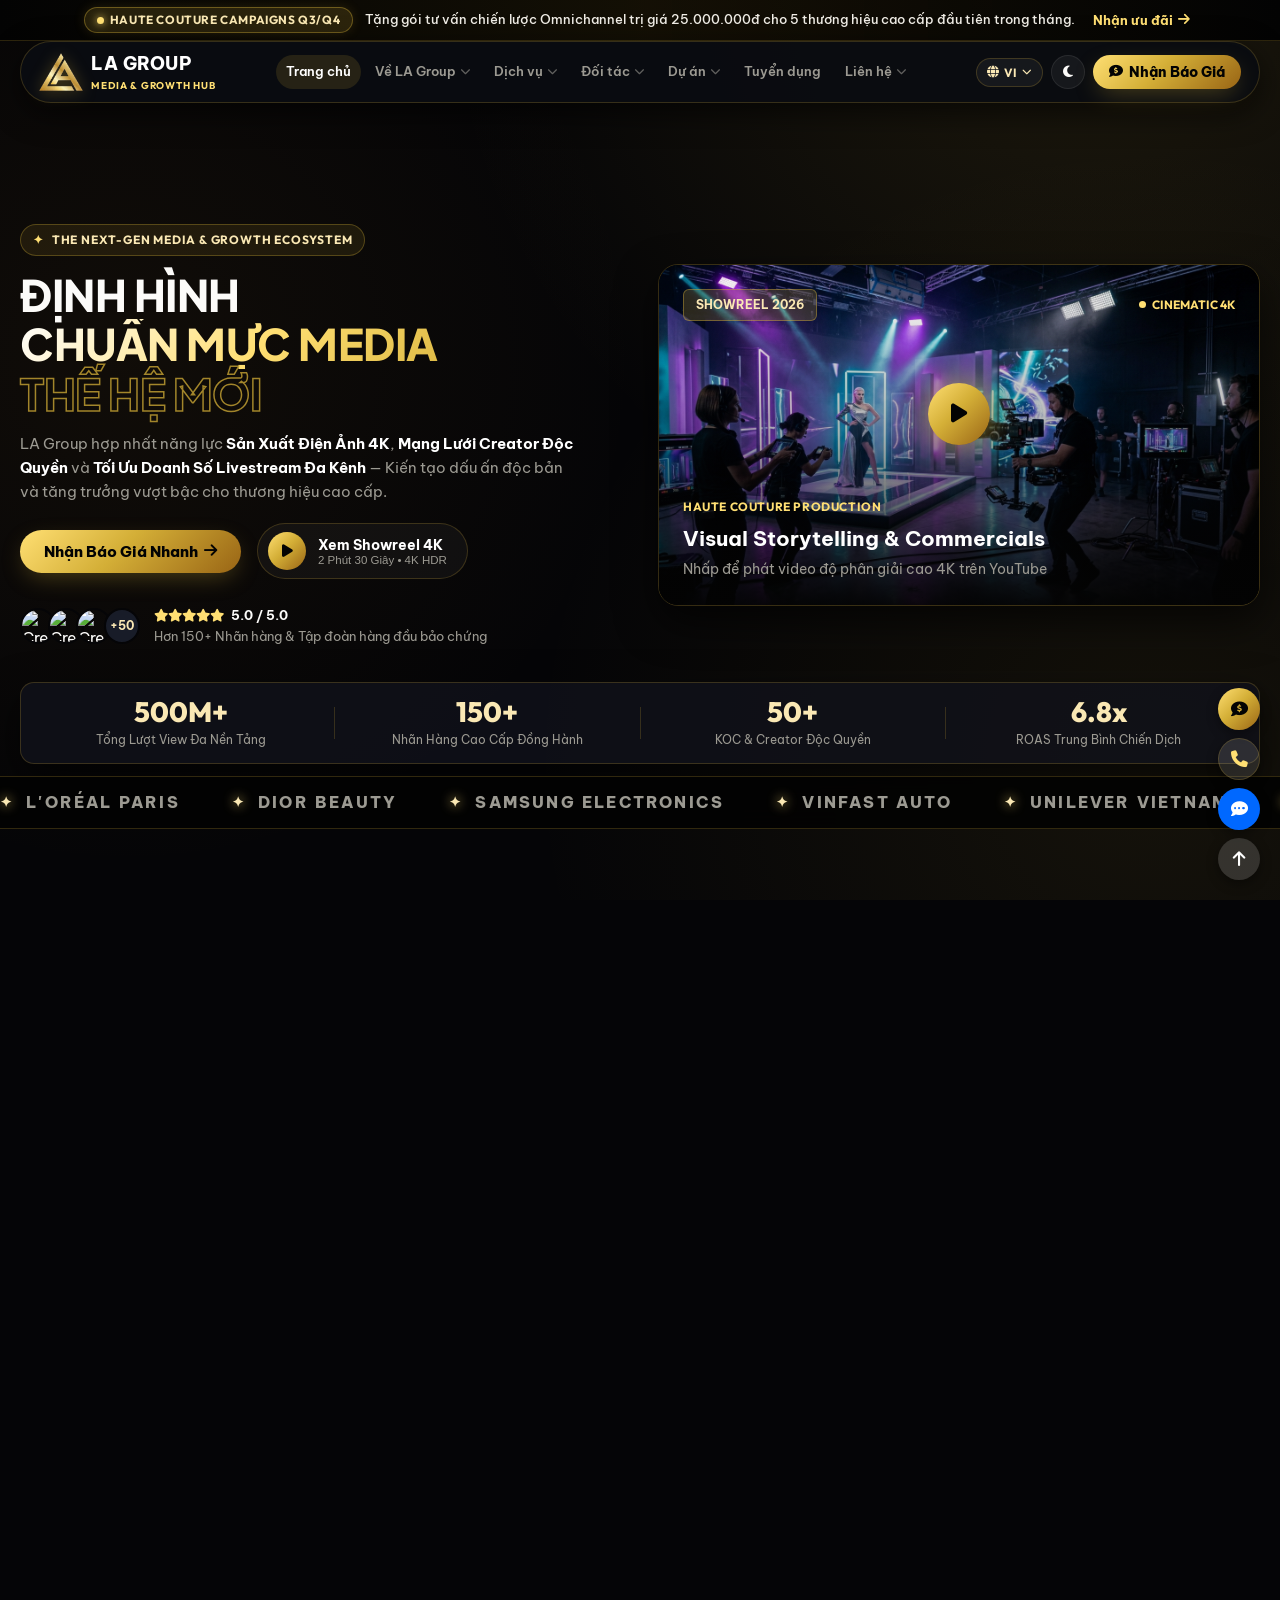
==== landing.html @ ededeace "refactor(footer): split main navigation into 2 balanced columns and remove frontend sitemap.xml link" ====
<!DOCTYPE html>
<html lang="vi" class="dark">
<head>
  <meta charset="UTF-8">
  <meta name="viewport" content="width=device-width, initial-scale=1.0, maximum-scale=5.0">
  <title>LA GROUP — Haute Couture Media & Omnichannel Growth Hub</title>
  <meta name="description" content="LA GROUP — Đơn vị tiên phong cung cấp giải pháp Media Production 4K, Mạng lưới KOC/Talent Độc Quyền, Digital Marketing & Học viện Đào tạo Livestream Thực chiến.">

  <!-- Favicon -->
  <link rel="icon" type="image/png" href="assets/la_logo.png">

  <!-- Google Fonts with Full Vietnamese Support -->
  <link rel="preconnect" href="https://fonts.googleapis.com">
  <link rel="preconnect" href="https://fonts.gstatic.com" crossorigin>
  <link href="https://fonts.googleapis.com/css2?family=Be+Vietnam+Pro:ital,wght@0,300;0,400;0,500;0,600;0,700;0,800;0,900;1,400;1,700&family=Plus+Jakarta+Sans:ital,wght@0,400;0,500;0,600;0,700;0,800;0,900;1,600;1,700&family=Outfit:wght@400;500;600;700;800;900&display=swap" rel="stylesheet">

  <!-- Font Awesome 6 Pro CDN -->
  <link rel="stylesheet" href="https://cdnjs.cloudflare.com/ajax/libs/font-awesome/6.5.1/css/all.min.css">

  <!-- Canvas Confetti -->
  <script src="https://cdn.jsdelivr.net/npm/canvas-confetti@1.9.2/dist/confetti.browser.min.js" defer></script>

  <!-- Luxury Obsidian & Liquid Gold Styling -->
  <link rel="stylesheet" href="landing.css">

  <!-- Immediate F5 Top Reset Script -->
  <script>
    if ('scrollRestoration' in history) {
      history.scrollRestoration = 'manual';
    }
    if (window.location.hash) {
      history.replaceState(null, '', window.location.pathname + window.location.search);
    }
    window.scrollTo(0, 0);
  </script>
</head>
<body class="luxury-obsidian-gold">

  <!-- Top Announcement Bar (Rotating Multi-Message Ticker with Smooth Cinematic Transitions) -->
  <div class="announcement-bar" id="announcementBar">
    <div class="container announcement-slider-wrapper">
      <div class="announcement-slider" id="announcementSlider">
        
        <!-- Slide 1 -->
        <div class="announcement-slide active">
          <span class="gold-badge-pill"><span class="pulse-sparkle"></span> <span data-i18n="ann_badge_1">HAUTE COUTURE CAMPAIGNS Q3/Q4</span></span>
          <span class="announcement-text" data-i18n="ann_text_1">Tặng gói tư vấn chiến lược Omnichannel trị giá 25.000.000đ cho 5 thương hiệu cao cấp đầu tiên trong tháng.</span>
          <button onclick="openQuoteChatbox()" class="announcement-link"><span data-i18n="ann_cta_1">Nhận ưu đãi</span> <i class="fa-solid fa-arrow-right"></i></button>
        </div>

        <!-- Slide 2 -->
        <div class="announcement-slide">
          <span class="gold-badge-pill"><span class="pulse-sparkle"></span> <span data-i18n="ann_badge_2">MEGA LIVE STUDIO 4K</span></span>
          <span class="announcement-text" data-i18n="ann_text_2">Khai trương Phim trường Mega Livestream 4K chuẩn Quốc tế — Tối ưu tỷ lệ chuyển đổi doanh số vượt bậc.</span>
          <button onclick="openQuoteChatbox()" class="announcement-link"><span data-i18n="ann_cta_2">Đặt lịch trải nghiệm</span> <i class="fa-solid fa-arrow-right"></i></button>
        </div>

        <!-- Slide 3 -->
        <div class="announcement-slide">
          <span class="gold-badge-pill"><span class="pulse-sparkle"></span> <span data-i18n="ann_badge_3">TALENT ACQUISITION 2026</span></span>
          <span class="announcement-text" data-i18n="ann_text_3">Mở cổng casting độc quyền Top 10 KOC & Creator tiềm năng đồng hành cùng các nhãn hàng quốc tế.</span>
          <a href="#tuyen-dung" class="announcement-link"><span data-i18n="ann_cta_3">Ứng tuyển ngay</span> <i class="fa-solid fa-arrow-right"></i></a>
        </div>

        <!-- Slide 4 -->
        <div class="announcement-slide">
          <span class="gold-badge-pill"><span class="pulse-sparkle"></span> <span data-i18n="ann_badge_4">PRIVATE MEDIA AUDIT</span></span>
          <span class="announcement-text" data-i18n="ann_text_4">Tài trợ 100% chi phí Audit toàn diện hiệu suất Media & Cam kết ROAS đa kênh cho Doanh nghiệp.</span>
          <button onclick="openQuoteChatbox()" class="announcement-link"><span data-i18n="ann_cta_4">Đăng ký Audit</span> <i class="fa-solid fa-arrow-right"></i></button>
        </div>

      </div>
    </div>
  </div>

  <!-- ========================================================
       FLOATING NAVBAR (EXACT 7 MAIN PILLARS + LANG & CTA)
       ======================================================== -->
  <header class="navbar-wrapper" id="mainNavbar">
    <div class="container">
      <div class="navbar-glass">
        
        <!-- Brand Identity -->
        <a href="#" onclick="window.scrollTo({top: 0, behavior: 'smooth'}); return false;" class="nav-brand">
          <img src="assets/la_logo.png" alt="LA Group Logo" class="brand-logo-img">
          <div class="brand-info">
            <span class="brand-name">LA GROUP</span>
            <span class="brand-tagline">MEDIA & GROWTH HUB</span>
          </div>
        </a>

        <!-- Desktop Navigation: Exactly 7 Main Items with Dropdowns -->
        <nav class="nav-links">
          
          <!-- 1. Trang chủ -->
          <a href="#" onclick="window.scrollTo({top: 0, behavior: 'smooth'}); return false;" class="nav-link active">
            <span data-i18n="menu_home">Trang chủ</span>
          </a>

          <!-- 2. Về LA Group (Dropdown: Giới thiệu, Đội ngũ) -->
          <div class="nav-dropdown-wrapper">
            <a href="#gioi-thieu" class="nav-link dropdown-toggle">
              <span data-i18n="menu_about">Về LA Group</span> <i class="fa-solid fa-chevron-down nav-caret"></i>
            </a>
            <div class="nav-dropdown-menu">
              <a href="#gioi-thieu" class="dropdown-item">
                <i class="fa-solid fa-gem"></i>
                <div>
                  <strong data-i18n="menu_about_intro">Giới thiệu</strong>
                  <small data-i18n="menu_about_intro_sub">Tầm nhìn, sứ mệnh & triết lý</small>
                </div>
              </a>
              <a href="#doi-ngu" class="dropdown-item">
                <i class="fa-solid fa-user-tie"></i>
                <div>
                  <strong data-i18n="menu_about_team">Đội ngũ</strong>
                  <small data-i18n="menu_about_team_sub">Ban lãnh đạo & chuyên gia sáng tạo</small>
                </div>
              </a>
            </div>
          </div>

          <!-- 3. Dịch vụ (Dropdown: 5 mục con) -->
          <div class="nav-dropdown-wrapper">
            <a href="#dich-vu" class="nav-link dropdown-toggle">
              <span data-i18n="menu_services">Dịch vụ</span> <i class="fa-solid fa-chevron-down nav-caret"></i>
            </a>
            <div class="nav-dropdown-menu dropdown-wide">
              <a href="#san-xuat-noi-dung" class="dropdown-item">
                <i class="fa-solid fa-video"></i>
                <div>
                  <strong data-i18n="menu_srv_production">Production — Sản xuất nội dung</strong>
                  <small data-i18n="menu_srv_production_sub">TVC 4K Cinema, Viral Video, Lookbook</small>
                </div>
              </a>
              <a href="#van-hanh-va-quang-cao" class="dropdown-item">
                <i class="fa-solid fa-chart-line"></i>
                <div>
                  <strong data-i18n="menu_srv_ads">Service & Ads — Vận hành & Ads</strong>
                  <small data-i18n="menu_srv_ads_sub">Tối ưu CPA & cam kết ROAS đa kênh</small>
                </div>
              </a>
              <a href="#media-network" class="dropdown-item">
                <i class="fa-solid fa-tower-broadcast"></i>
                <div>
                  <strong data-i18n="menu_srv_network">Media Network</strong>
                  <small data-i18n="menu_srv_network_sub">Hệ thống kênh Social đa nền tảng</small>
                </div>
              </a>
              <a href="#e-commerce" class="dropdown-item">
                <i class="fa-solid fa-cart-shopping"></i>
                <div>
                  <strong data-i18n="menu_srv_ecom">E-Com — Social Commerce</strong>
                  <small data-i18n="menu_srv_ecom_sub">Trường quay Mega Live & TikTok Shop</small>
                </div>
              </a>
              <a href="#academy" class="dropdown-item">
                <i class="fa-solid fa-graduation-cap"></i>
                <div>
                  <strong data-i18n="menu_srv_academy">Academy — Đào tạo</strong>
                  <small data-i18n="menu_srv_academy_sub">Đào tạo Host Live & đội ngũ in-house</small>
                </div>
              </a>
            </div>
          </div>

          <!-- 4. Đối tác (Dropdown: Khách hàng & KOC Network) -->
          <div class="nav-dropdown-wrapper">
            <a href="#doi-tac" class="nav-link dropdown-toggle">
              <span data-i18n="menu_partners">Đối tác</span> <i class="fa-solid fa-chevron-down nav-caret"></i>
            </a>
            <div class="nav-dropdown-menu">
              <a href="#khach-hang" class="dropdown-item">
                <i class="fa-solid fa-handshake"></i>
                <div>
                  <strong data-i18n="menu_part_clients">Khách hàng / Thương hiệu</strong>
                  <small data-i18n="menu_part_clients_sub">150+ Nhãn hàng đồng hành</small>
                </div>
              </a>
              <a href="#koc-creator" class="dropdown-item">
                <i class="fa-solid fa-crown"></i>
                <div>
                  <strong data-i18n="menu_part_koc">KOC / Creator Network</strong>
                  <small data-i18n="menu_part_koc_sub">Mạng lưới 50+ Creator độc quyền</small>
                </div>
              </a>
            </div>
          </div>

          <!-- 5. Dự án (Dropdown: Case Study & Blog) -->
          <div class="nav-dropdown-wrapper">
            <a href="#du-an" class="nav-link dropdown-toggle">
              <span data-i18n="menu_projects">Dự án</span> <i class="fa-solid fa-chevron-down nav-caret"></i>
            </a>
            <div class="nav-dropdown-menu">
              <a href="#du-an" class="dropdown-item">
                <i class="fa-solid fa-trophy"></i>
                <div>
                  <strong data-i18n="menu_proj_cases">Case Study / Dự án tiêu biểu</strong>
                  <small data-i18n="menu_proj_cases_sub">Thước phim & chiến dịch 4K thực chiến</small>
                </div>
              </a>
              <a href="#blog" class="dropdown-item">
                <i class="fa-solid fa-newspaper"></i>
                <div>
                  <strong data-i18n="menu_proj_blog">Blog / Tin tức & Kiến thức</strong>
                  <small data-i18n="menu_proj_blog_sub">Xu hướng truyền thông & Social Commerce</small>
                </div>
              </a>
            </div>
          </div>

          <!-- 6. Tuyển dụng -->
          <a href="#tuyen-dung" class="nav-link">
            <span data-i18n="menu_careers">Tuyển dụng</span>
          </a>

          <!-- 7. Liên hệ (Dropdown: Form liên hệ & FAQ) -->
          <div class="nav-dropdown-wrapper">
            <a href="#lien-he" class="nav-link dropdown-toggle">
              <span data-i18n="menu_contact">Liên hệ</span> <i class="fa-solid fa-chevron-down nav-caret"></i>
            </a>
            <div class="nav-dropdown-menu">
              <a href="#contact" class="dropdown-item">
                <i class="fa-solid fa-envelope"></i>
                <div>
                  <strong data-i18n="menu_cont_form">Form liên hệ</strong>
                  <small data-i18n="menu_cont_form_sub">Gửi yêu cầu hợp tác & tư vấn</small>
                </div>
              </a>
              <a href="#faq" class="dropdown-item">
                <i class="fa-solid fa-circle-question"></i>
                <div>
                  <strong data-i18n="menu_cont_faq">FAQ</strong>
                  <small data-i18n="menu_cont_faq_sub">Giải đáp câu hỏi thường gặp</small>
                </div>
              </a>
            </div>
          </div>

        </nav>

        <!-- Extra Elements: Language Selector & CTA Chatbox Button -->
        <div class="nav-actions">
          
          <!-- Element 1: Multi-language Selector (VI / EN / ZH) -->
          <div class="lang-selector-wrapper">
            <button class="lang-btn" id="langSelectorBtn" aria-label="Select Language">
              <i class="fa-solid fa-globe"></i>
              <span id="currentLangLabel">VI</span>
              <i class="fa-solid fa-chevron-down caret-mini"></i>
            </button>
            <div class="lang-dropdown-menu" id="langMenu">
              <button class="lang-option active" data-lang="vi">🇻🇳 Tiếng Việt</button>
              <button class="lang-option" data-lang="en">🇬🇧 English</button>
              <button class="lang-option" data-lang="zh">🇨🇳 中文 (Trung)</button>
            </div>
          </div>

          <!-- Theme Toggle -->
          <button class="icon-btn" id="themeToggleBtn" title="Chuyển chế độ Sáng / Tối" aria-label="Toggle Theme">
            <i class="fa-solid fa-moon"></i>
          </button>


          <!-- Element 2: "Nhận Báo Giá" CTA Button (Opens Quick Quote Chatbox) -->
          <button onclick="openQuoteChatbox()" class="btn-liquid-gold" id="btnQuoteHeader">
            <i class="fa-solid fa-comment-dollar"></i> <span data-i18n="btn_quote">Nhận Báo Giá</span>
          </button>

          <button class="mobile-menu-toggle" id="mobileMenuBtn" aria-label="Open Mobile Menu">
            <i class="fa-solid fa-bars"></i>
          </button>
        </div>

      </div>
    </div>

    <!-- Mobile Drawer Menu (7 Items + Submenus + Language + CTA) -->
    <div class="mobile-nav-drawer" id="mobileDrawer">
      <div class="mob-lang-bar">
        <span class="mob-lbl">Ngôn ngữ:</span>
        <button class="mob-lang-opt active" data-lang="vi">VI</button>
        <button class="mob-lang-opt" data-lang="en">EN</button>
        <button class="mob-lang-opt" data-lang="zh">ZH</button>
      </div>

      <a href="#" onclick="window.scrollTo({top: 0, behavior: 'smooth'}); return false;" class="mob-link"><i class="fa-solid fa-house"></i> <span data-i18n="menu_home">Trang chủ</span></a>
      <a href="#gioi-thieu" class="mob-link"><i class="fa-solid fa-gem"></i> <span data-i18n="menu_about">Về LA Group</span> (Giới thiệu & Đội ngũ)</a>
      <a href="#dich-vu" class="mob-link"><i class="fa-solid fa-diagram-project"></i> <span data-i18n="menu_services">Dịch vụ</span> (Production, Ads, Social, Live)</a>
      <a href="#doi-tac" class="mob-link"><i class="fa-solid fa-handshake"></i> <span data-i18n="menu_partners">Đối tác</span> (Khách hàng & KOC Network)</a>
      <a href="#du-an" class="mob-link"><i class="fa-solid fa-trophy"></i> <span data-i18n="menu_projects">Dự án</span> (Case Study & Blog)</a>
      <a href="#tuyen-dung" class="mob-link"><i class="fa-solid fa-briefcase"></i> <span data-i18n="menu_careers">Tuyển dụng</span></a>
      <a href="#lien-he" class="mob-link"><i class="fa-solid fa-envelope"></i> <span data-i18n="menu_contact">Liên hệ</span> (Form & FAQ)</a>
      
      <div class="mob-actions">
        <button onclick="openQuoteChatbox(); document.getElementById('mobileDrawer').classList.remove('open');" class="mob-btn-primary">
          <i class="fa-solid fa-comment-dollar"></i> <span data-i18n="btn_quote">Nhận Báo Giá (Mở Chat)</span>
        </button>
      </div>
    </div>
  </header>

  <!-- ========================================================
       1. HERO SECTION — 3D LIQUID GOLD & VALUE STATEMENT
       ======================================================== -->
  <section class="hero-3d-section" id="hero">
    
    <!-- 3D WebGL Canvas Layer -->
    <div class="canvas-3d-container" id="canvas3dContainer">
      <canvas id="webglCanvas"></canvas>
    </div>

    <!-- Hero Content Overlay -->
    <div class="container hero-content-overlay">
      <div class="hero-grid">
        
        <div class="hero-left-content">
          <div class="hero-haute-badge">
            <span class="gold-sparkle">✦</span> <span data-i18n="hero_badge">THE NEXT-GEN MEDIA & GROWTH ECOSYSTEM</span>
          </div>

          <h1 class="hero-main-title">
            <span data-i18n="hero_title_1">ĐỊNH HÌNH</span> <br>
            <span class="liquid-gold-text" data-i18n="hero_title_2">CHUẨN MỰC MEDIA</span><br>
            <span class="text-gold-outline" data-i18n="hero_title_3">THẾ HỆ MỚI</span>
          </h1>

          <p class="hero-lead-desc" data-i18n="hero_desc">
            LA Group hợp nhất năng lực <strong>Sản Xuất Điện Ảnh 4K</strong>, <strong>Mạng Lưới Creator Độc Quyền</strong> và <strong>Tối Ưu Doanh Số Livestream Đa Kênh</strong> — Kiến tạo dấu ấn độc bản và tăng trưởng vượt bậc cho thương hiệu cao cấp.
          </p>

          <div class="hero-cta-group">
            <button onclick="openQuoteChatbox()" class="btn-liquid-gold btn-large">
              <span data-i18n="hero_btn_quote">Nhận Báo Giá Nhanh</span>
              <i class="fa-solid fa-arrow-right"></i>
            </button>

            <button class="btn-video-hero" data-youtube-id="79402X3bTyc" data-video-title="LA Group Master Showreel 4K Cinema">
              <span class="play-gold-circle"><i class="fa-solid fa-play"></i></span>
              <span class="play-btn-text">
                <strong data-i18n="hero_btn_showreel">Xem Showreel 4K</strong>
                <small>2 Phút 30 Giây • 4K HDR</small>
              </span>
            </button>
          </div>

          <!-- Social Proof -->
          <div class="hero-proof-box">
            <div class="proof-avatars">
              <img src="https://images.unsplash.com/photo-1534528741775-53994a69daeb?w=150&auto=format&fit=crop&q=80" alt="Creator Linh">
              <img src="https://images.unsplash.com/photo-1517841905240-472988babdf9?w=150&auto=format&fit=crop&q=80" alt="Creator Huong">
              <img src="https://images.unsplash.com/photo-1507003211169-0a1dd7228f2d?w=150&auto=format&fit=crop&q=80" alt="Creator Hieu">
              <span class="proof-count">+50</span>
            </div>
            <div class="proof-info">
              <div class="stars">
                <i class="fa-solid fa-star"></i><i class="fa-solid fa-star"></i><i class="fa-solid fa-star"></i><i class="fa-solid fa-star"></i><i class="fa-solid fa-star"></i>
                <strong>5.0 / 5.0</strong>
              </div>
              <p data-i18n="hero_proof_text">Hơn 150+ Nhãn hàng & Tập đoàn hàng đầu bảo chứng</p>
            </div>
          </div>
        </div>

        <!-- Hero Featured Media Card -->
        <div class="hero-right-card">
          <div class="showreel-hero-card" data-youtube-id="ysz5S6PUM-U" data-video-title="LA Group Showreel 4K Cinema">
            <img src="assets/showreel_thumbnail.jpg" alt="LA Group Showreel 4K" class="showreel-cover-img">
            <div class="showreel-overlay">
              <div class="showreel-top-tag">
                <span class="badge-tag">SHOWREEL 2026</span>
                <span class="status-cinema"><span class="dot-gold"></span> CINEMATIC 4K</span>
              </div>
              <div class="play-pulse-icon">
                <i class="fa-solid fa-play"></i>
              </div>
              <div class="showreel-card-info">
                <span class="p-brand-tag">HAUTE COUTURE PRODUCTION</span>
                <h3>Visual Storytelling & Commercials</h3>
                <p data-i18n="showreel_hint">Nhấp để phát video độ phân giải cao 4K trên YouTube</p>
              </div>
            </div>
          </div>
        </div>

      </div>

      <!-- Real-time Stats Ribbon -->
      <div class="stats-ribbon">
        <div class="stat-item">
          <div class="stat-num counter" data-target="500">500M+</div>
          <div class="stat-label" data-i18n="stat_views">Tổng Lượt View Đa Nền Tảng</div>
        </div>
        <div class="stat-sep"></div>
        <div class="stat-item">
          <div class="stat-num counter" data-target="150">150+</div>
          <div class="stat-label" data-i18n="stat_brands">Nhãn Hàng Cao Cấp Đồng Hành</div>
        </div>
        <div class="stat-sep"></div>
        <div class="stat-item">
          <div class="stat-num counter" data-target="50">50+</div>
          <div class="stat-label" data-i18n="stat_creators">KOC & Creator Độc Quyền</div>
        </div>
        <div class="stat-sep"></div>
        <div class="stat-item">
          <div class="stat-num counter" data-target="6.8">6.8x</div>
          <div class="stat-label" data-i18n="stat_roas">ROAS Trung Bình Chiến Dịch</div>
        </div>
      </div>

      <!-- Infinite Brand Partners Marquee Slider (Directly beneath 500M+ stats bar) -->
      <div class="hero-brand-marquee" id="heroBrandMarquee">
        <div class="marquee-track">
          <div class="marquee-item"><span class="m-dot">✦</span> L'ORÉAL PARIS</div>
          <div class="marquee-item"><span class="m-dot">✦</span> DIOR BEAUTY</div>
          <div class="marquee-item"><span class="m-dot">✦</span> SAMSUNG ELECTRONICS</div>
          <div class="marquee-item"><span class="m-dot">✦</span> VINFAST AUTO</div>
          <div class="marquee-item"><span class="m-dot">✦</span> UNILEVER VIETNAM</div>
          <div class="marquee-item"><span class="m-dot">✦</span> MASTERISE HOMES</div>
          <div class="marquee-item"><span class="m-dot">✦</span> TIKTOK FOR BUSINESS</div>
          <div class="marquee-item"><span class="m-dot">✦</span> META AGENCY PARTNER</div>
          <div class="marquee-item"><span class="m-dot">✦</span> SHOPEE MALL</div>
          <div class="marquee-item"><span class="m-dot">✦</span> TECHCOMBANK PRIVATE</div>
          <!-- Seamless Loop Duplicate -->
          <div class="marquee-item"><span class="m-dot">✦</span> L'ORÉAL PARIS</div>
          <div class="marquee-item"><span class="m-dot">✦</span> DIOR BEAUTY</div>
          <div class="marquee-item"><span class="m-dot">✦</span> SAMSUNG ELECTRONICS</div>
          <div class="marquee-item"><span class="m-dot">✦</span> VINFAST AUTO</div>
          <div class="marquee-item"><span class="m-dot">✦</span> UNILEVER VIETNAM</div>
          <div class="marquee-item"><span class="m-dot">✦</span> MASTERISE HOMES</div>
          <div class="marquee-item"><span class="m-dot">✦</span> TIKTOK FOR BUSINESS</div>
          <div class="marquee-item"><span class="m-dot">✦</span> META AGENCY PARTNER</div>
          <div class="marquee-item"><span class="m-dot">✦</span> SHOPEE MALL</div>
          <div class="marquee-item"><span class="m-dot">✦</span> TECHCOMBANK PRIVATE</div>
        </div>
      </div>

    </div>

  </section>

  <!-- ========================================================
       2. VỀ LA GROUP (/gioi-thieu & /gioi-thieu/doi-ngu)
       ======================================================== -->
  <section class="section-wrapper" id="gioi-thieu">
    <div class="container">
      
      <div class="section-title-box text-center">
        <span class="gold-badge-pill" data-i18n="about_badge">VỀ LA GROUP</span>
        <h2 class="main-title" data-i18n="about_title">Triết Lý Nghệ Thuật & <span class="liquid-gold-text">Tăng Trưởng Thực Chiến</span></h2>
        <p class="section-desc" data-i18n="about_desc">Không chỉ là đơn vị sản xuất media thông thường, LA Group định vị là đối tác chiến lược toàn diện đưa thương hiệu bứt phá.</p>
      </div>

      <div class="statement-body-grid">
        <div class="statement-lead">
          <h3 data-i18n="about_lead">Kết hợp chuẩn xác giữa tính thẩm mỹ điện ảnh đỉnh cao và khoa học dữ liệu chuyển đổi.</h3>
        </div>
        <div class="statement-desc">
          <p data-i18n="about_body">
            Mỗi thước phim, mỗi phiên livestream và mỗi chiến dịch KOC do LA Group thực thi đều hướng tới mục tiêu tối thượng: <strong>Nâng tầm nhận diện thương hiệu</strong> và <strong>tối đa hóa tỷ lệ chuyển đổi doanh thu</strong>.
          </p>
        </div>
      </div>

      <!-- Đội ngũ (/gioi-thieu/doi-ngu) -->
      <div class="team-leadership-block" id="doi-ngu" style="margin-top: 60px;">
        <div class="section-header-row">
          <div>
            <span class="gold-badge-pill" data-i18n="team_badge">BAN LÃNH ĐẠO & CHUYÊN GIA</span>
            <h3 class="main-title" style="font-size: 1.8rem;" data-i18n="team_title">Đội Ngũ Sáng Tạo Tiên Phong</h3>
          </div>
        </div>

        <div class="team-grid">
          <div class="team-card">
            <div class="team-avatar-wrap">
              <img src="https://images.unsplash.com/photo-1500648767791-00dcc994a43e?w=200&auto=format&fit=crop&q=80" alt="Founder & CEO Alex Nguyễn">
            </div>
            <div class="team-info">
              <h4>Alex Nguyễn</h4>
              <span class="team-role">Founder & Chief Executive Officer</span>
              <p>10+ năm kinh nghiệm cố vấn chiến lược truyền thông & tăng trưởng thương hiệu đa kênh.</p>
            </div>
          </div>

          <div class="team-card">
            <div class="team-avatar-wrap">
              <img src="https://images.unsplash.com/photo-1573496359142-b8d87734a5a2?w=200&auto=format&fit=crop&q=80" alt="Creative Director Elena Bùi">
            </div>
            <div class="team-info">
              <h4>Elena Bùi</h4>
              <span class="team-role">Head of Creative & 4K Production</span>
              <p>Đạo diễn hình ảnh đứng sau hàng loạt TVC triệu view và chiến dịch thời trang Haute Couture.</p>
            </div>
          </div>

          <div class="team-card">
            <div class="team-avatar-wrap">
              <img src="https://images.unsplash.com/photo-1519085360753-af0119f7cbe7?w=200&auto=format&fit=crop&q=80" alt="Director of Performance Minh Hiếu">
            </div>
            <div class="team-info">
              <h4>Minh Hiếu</h4>
              <span class="team-role">Head of Digital Ads & E-Commerce</span>
              <p>Chuyên gia vận hành Media Spending 50B+ VNĐ với cam kết ROAS tối ưu hàng đầu.</p>
            </div>
          </div>
        </div>
      </div>

    </div>
  </section>

  <!-- ========================================================
       3. DỊCH VỤ (/dich-vu: 5 MỤC CON)
       ======================================================== -->
  <section class="section-wrapper bg-darker" id="dich-vu">
    <div class="container">
      
      <div class="section-title-box text-center">
        <span class="gold-badge-pill" data-i18n="srv_badge">DỊCH VỤ TOÀN DIỆN</span>
        <h2 class="main-title"><span data-i18n="srv_title_1">Hệ Thống Giải Pháp</span> <span class="liquid-gold-text" data-i18n="srv_title_2">5 Trụ Cột Tăng Trưởng</span></h2>
        <p class="section-desc" data-i18n="srv_desc">Chuỗi dịch vụ khép kín từ sản xuất nội dung, vận hành quảng cáo, media network, social commerce tới đào tạo in-house.</p>
      </div>

      <div class="clean-bento-grid">
        
        <!-- 1. Production — Sản xuất nội dung -->
        <div class="bento-item bento-span-7" id="san-xuat-noi-dung">
          <div class="bento-badge"><i class="fa-solid fa-video"></i> 01. PRODUCTION</div>
          <h3>Sản Xuất Nội Dung 4K Cinema</h3>
          <p>Sở hữu dàn máy quay RED/Sony Cinema, hệ thống gimbal, đèn studio ARRI và đội ngũ đạo diễn hình ảnh danh tiếng.</p>
          <ul class="bento-checklist">
            <li><i class="fa-solid fa-check"></i> TVC thương mại điện ảnh & Concept quảng cáo sang trọng</li>
            <li><i class="fa-solid fa-check"></i> Sản xuất hàng loạt Short-form Video chuẩn thuật toán TikTok/Reels</li>
            <li><i class="fa-solid fa-check"></i> Chụp ảnh Lookbook, Product 3D Render & Key Visual độc bản</li>
          </ul>
          <div class="bento-img-banner">
            <img src="assets/media_production.png" alt="Media Production">
          </div>
        </div>

        <!-- 2. Service & Ads — Vận hành & Quảng cáo -->
        <div class="bento-item bento-span-5" id="van-hanh-va-quang-cao">
          <div class="bento-badge"><i class="fa-solid fa-chart-line"></i> 02. SERVICE & ADS</div>
          <h3>Vận Hành Nền Tảng & Quảng Cáo</h3>
          <p>Đội ngũ chuyên gia Digital Ads với chứng chỉ chính thức từ TikTok for Business, Meta & Google Partner.</p>
          <ul class="bento-checklist">
            <li><i class="fa-solid fa-check"></i> Tối ưu chi phí CPA, cam kết ROAS tối thiểu 4.5x - 7.0x</li>
            <li><i class="fa-solid fa-check"></i> Phân phối ngân sách đa kênh thông minh theo dữ liệu thời gian thực</li>
            <li><i class="fa-solid fa-check"></i> Báo cáo minh bạch realtime qua Google Data Studio</li>
          </ul>
          <div class="bento-img-banner" style="height: 140px;">
            <img src="assets/digital_marketing.png" alt="Digital Marketing & Ads">
          </div>
        </div>

        <!-- 3. Media Network -->
        <div class="bento-item bento-span-5" id="media-network">
          <div class="bento-badge"><i class="fa-solid fa-tower-broadcast"></i> 03. MEDIA NETWORK</div>
          <h3>Mạng Lưới Kênh Social Media Network</h3>
          <p>Sở hữu hệ thống Fanpage, TikTok Channels và Group cộng đồng đạt hơn 15M+ người theo dõi tích lũy.</p>
          <ul class="bento-checklist">
            <li><i class="fa-solid fa-check"></i> Phủ sóng truyền thông diện rộng (Mass Coverage) trong 24h</li>
            <li><i class="fa-solid fa-check"></i> Định hướng dư luận và tạo sóng thảo luận thương hiệu (Buzz Seeding)</li>
            <li><i class="fa-solid fa-check"></i> Độc quyền vị trí ghim bài và booking tài trợ trên hệ sinh thái</li>
          </ul>
          <div class="bento-img-banner" style="height: 140px;">
            <img src="assets/social_talent.png" alt="Social Talent & Media Network">
          </div>
        </div>

        <!-- 4. E-Com — Social Commerce -->
        <div class="bento-item bento-span-7" id="e-commerce">
          <div class="bento-badge"><i class="fa-solid fa-cart-shopping"></i> 04. SOCIAL COMMERCE</div>
          <h3>E-Commerce & Mega Livestream Studio</h3>
          <p>Trường quay 4K đa góc máy, kịch bản chốt đơn tâm lý học và hệ thống điều khiển âm thanh ánh sáng trực tiếp.</p>
          <ul class="bento-checklist">
            <li><i class="fa-solid fa-check"></i> Vận hành gian hàng TikTok Shop & Shopee Mall trọn gói</li>
            <li><i class="fa-solid fa-check"></i> Tổ chức các phiên Mega Live doanh số hàng tỷ đồng</li>
            <li><i class="fa-solid fa-check"></i> Cung cấp Host livestream chuyên nghiệp, duy trì mắt xem kỷ lục</li>
          </ul>
          <div class="bento-img-banner">
            <img src="assets/livestream_studio.jpg" alt="Livestream Studio">
          </div>
        </div>

        <!-- 5. Academy — Đào tạo -->
        <div class="bento-item bento-span-12" id="academy" style="grid-column: span 12;">
          <div class="bento-badge"><i class="fa-solid fa-graduation-cap"></i> 05. LA ACADEMY</div>
          <h3>Học Viện Đào Tạo Livestream & Truyền Thông In-House</h3>
          <p>Chương trình huấn luyện thực chiến 80% thời lượng trên trường quay thực tế dành cho doanh nghiệp muốn tự chủ đội ngũ.</p>
          <div class="bento-img-banner" style="height: 140px;">
            <img src="assets/academy_training.png" alt="LA Academy Training">
          </div>
        </div>

      </div>

    </div>
  </section>

  <!-- ========================================================
       4. ĐỐI TÁC (/doi-tac: KHÁCH HÀNG & KOC NETWORK)
       ======================================================== -->
  <section class="section-wrapper" id="doi-tac">
    <div class="container">
      
      <!-- Khách hàng / Thương hiệu -->
      <div id="khach-hang" style="margin-bottom: 60px;">
        <div class="section-title-box text-center">
          <span class="gold-badge-pill" data-i18n="clients_badge">ĐỐI TÁC THƯƠNG HIỆU</span>
          <h2 class="main-title" data-i18n="clients_title">150+ Nhãn Hàng & <span class="liquid-gold-text">Tập Đoàn Đồng Hành</span></h2>
          <p class="section-desc" data-i18n="clients_desc">Tự hào là đối tác chiến lược của các thương hiệu hàng đầu trong ngành Dược mỹ phẩm, Thời trang cao cấp, Công nghệ và F&B.</p>
        </div>
      </div>

      <!-- KOC / Creator Network (/doi-tac/koc-creator) -->
      <div id="koc-creator">
        <div class="section-header-row">
          <div>
            <span class="gold-badge-pill" data-i18n="koc_badge">MẠNG LƯỚI ĐỘC QUYỀN</span>
            <h3 class="main-title" style="font-size: 2rem;" data-i18n="koc_title">Mạng Lưới KOC & <span class="liquid-gold-text">Creator Độc Quyền</span></h3>
          </div>
          <div class="talent-filters">
            <button class="filter-btn active" data-filter="all">Tất Cả</button>
            <button class="filter-btn" data-filter="beauty">Làm Đẹp & Mỹ Phẩm</button>
            <button class="filter-btn" data-filter="fashion">Thời Trang & Lifestyle</button>
            <button class="filter-btn" data-filter="tech">Công Nghệ & Gia Dụng</button>
          </div>
        </div>

        <div class="talent-grid">
          
          <div class="talent-card" data-category="beauty">
            <div class="talent-thumb">
              <img src="https://images.unsplash.com/photo-1534528741775-53994a69daeb?w=500&auto=format&fit=crop&q=80" alt="KOC Linh Bùi">
              <span class="t-badge">Top Beauty Creator</span>
            </div>
            <div class="talent-body">
              <div class="talent-head">
                <h4>Linh Bùi</h4>
                <span class="t-tag">1.4M Follower</span>
              </div>
              <p class="t-desc">Chuyên gia review Skincare khoa học, phong cách chỉn chu, tệp fan trung thành 85% nữ.</p>
              <div class="t-stats">
                <div><strong>1.4M</strong><span>TikTok</span></div>
                <div><strong>8.8%</strong><span>Engagement</span></div>
                <div><strong>120M</strong><span>GMV Tháng</span></div>
              </div>
              <button onclick="openQuoteChatbox('Booking KOC Linh Bùi')" class="btn-book-talent">Booking Linh Bùi</button>
            </div>
          </div>

          <div class="talent-card" data-category="fashion">
            <div class="talent-thumb">
              <img src="https://images.unsplash.com/photo-1517841905240-472988babdf9?w=500&auto=format&fit=crop&q=80" alt="Creator Hương Nguyễn">
              <span class="t-badge">Fashion Icon</span>
            </div>
            <div class="talent-body">
              <div class="talent-head">
                <h4>Hương Nguyễn</h4>
                <span class="t-tag">850K Follower</span>
              </div>
              <p class="t-desc">Phối đồ phong cách Haute Couture hiện đại, gu thẩm mỹ cao, phù hợp nhãn hàng cao cấp.</p>
              <div class="t-stats">
                <div><strong>850K</strong><span>TikTok</span></div>
                <div><strong>7.4%</strong><span>Engagement</span></div>
                <div><strong>95M</strong><span>GMV Tháng</span></div>
              </div>
              <button onclick="openQuoteChatbox('Booking KOC Hương Nguyễn')" class="btn-book-talent">Booking Hương Nguyễn</button>
            </div>
          </div>

          <div class="talent-card" data-category="tech">
            <div class="talent-thumb">
              <img src="https://images.unsplash.com/photo-1507003211169-0a1dd7228f2d?w=500&auto=format&fit=crop&q=80" alt="Creator Hiếu Trần">
              <span class="t-badge">Tech & Living</span>
            </div>
            <div class="talent-body">
              <div class="talent-head">
                <h4>Hiếu Trần</h4>
                <span class="t-tag">620K Follower</span>
              </div>
              <p class="t-desc">Review thiết bị thông minh và đồ gia dụng công nghệ cao với góc nhìn chi tiết, chân thật.</p>
              <div class="t-stats">
                <div><strong>620K</strong><span>TikTok</span></div>
                <div><strong>9.2%</strong><span>Engagement</span></div>
                <div><strong>140M</strong><span>GMV Tháng</span></div>
              </div>
              <button onclick="openQuoteChatbox('Booking KOC Hiếu Trần')" class="btn-book-talent">Booking Hiếu Trần</button>
            </div>
          </div>

          <div class="talent-card" data-category="beauty">
            <div class="talent-thumb">
              <img src="https://images.unsplash.com/photo-1524504388940-b1c1722653e1?w=500&auto=format&fit=crop&q=80" alt="Creator Mai Anh">
              <span class="t-badge">Rising Live Star</span>
            </div>
            <div class="talent-body">
              <div class="talent-head">
                <h4>Mai Anh</h4>
                <span class="t-tag">450K Follower</span>
              </div>
              <p class="t-desc">Nữ host livestream năng lượng đỉnh cao, giữ mắt xem kỷ lục và khả năng chốt đơn thần tốc.</p>
              <div class="t-stats">
                <div><strong>450K</strong><span>TikTok</span></div>
                <div><strong>11.5%</strong><span>Engagement</span></div>
                <div><strong>210M</strong><span>GMV Tháng</span></div>
              </div>
              <button onclick="openQuoteChatbox('Booking KOC Mai Anh')" class="btn-book-talent">Booking Mai Anh</button>
            </div>
          </div>

        </div>
      </div>

    </div>
  </section>

  <!-- ========================================================
       5. DỰ ÁN (/du-an: CASE STUDY & BLOG)
       ======================================================== -->
  <section class="section-wrapper bg-darker" id="du-an">
    <div class="container">
      
      <!-- Case Studies Tiêu Biểu -->
      <div class="section-title-box text-center">
        <span class="gold-badge-pill" data-i18n="proj_badge">DỰ ÁN TIÊU BIỂU</span>
        <h2 class="main-title"><span data-i18n="proj_title_1">Case Studies &</span> <span class="liquid-gold-text" data-i18n="proj_title_2">Showreel Thực Tế</span></h2>
        <p class="section-desc" data-i18n="proj_desc">Khám phá các tác phẩm media 4K và chiến dịch bùng nổ doanh số được thực thi bởi đội ngũ LA Group.</p>
      </div>

      <div class="parallax-grid">
        
        <div class="project-card" data-youtube-id="L_LUpnjgPso" data-video-title="TVC Dược Mỹ Phẩm Cao Cấp — 4K Commercial">
          <div class="project-media-wrap">
            <img src="assets/showreel_thumbnail.jpg" alt="TVC Dược Mỹ Phẩm" class="project-img">
            <div class="project-overlay">
              <span class="p-category">COMMERCIAL TVC</span>
              <span class="p-duration">4K Cinema • 0:45</span>
              <div class="p-play-btn"><i class="fa-solid fa-play"></i></div>
            </div>
          </div>
          <div class="project-details">
            <h4>TVC Quảng Cáo Dòng Dược Mỹ Phẩm Cao Cấp</h4>
            <p>Sản xuất chuẩn điện ảnh 4K RAW, kỹ xảo VFX ánh sáng lỏng và đạt hơn 8.5M lượt xem viral.</p>
            <div class="project-meta">
              <span>Chiến dịch Q2/2026</span>
              <span class="p-arrow"><i class="fa-solid fa-arrow-right"></i></span>
            </div>
          </div>
        </div>

        <div class="project-card" data-youtube-id="3JZ_D3ELwOQ" data-video-title="Mega Live Đại Tiệc Thương Hiệu 2.4 Tỷ">
          <div class="project-media-wrap">
            <img src="assets/livestream_studio.jpg" alt="Mega Live Show" class="project-img">
            <div class="project-overlay">
              <span class="p-category">LIVESTREAM MEGA EVENT</span>
              <span class="p-duration">Multi-cam HD • 4 Giờ</span>
              <div class="p-play-btn"><i class="fa-solid fa-play"></i></div>
            </div>
          </div>
          <div class="project-details">
            <h4>Mega Livestream Đại Tiệc Thương Hiệu Doanh Số 2.4 Tỷ</h4>
            <p>Vận hành trường quay chuyên nghiệp 4 máy quay 4K, hệ thống điều khiển âm thanh ánh sáng trực tiếp.</p>
            <div class="project-meta">
              <span>Doanh số GMV 2.4B VNĐ</span>
              <span class="p-arrow"><i class="fa-solid fa-arrow-right"></i></span>
            </div>
          </div>
        </div>

      </div>

      <!-- Blog / Tin tức & Kiến thức (/du-an/blog) -->
      <div id="blog" style="margin-top: 70px;">
        <div class="section-header-row">
          <div>
            <span class="gold-badge-pill" data-i18n="blog_badge">BLOG & KIẾN THỨC</span>
            <h3 class="main-title" style="font-size: 1.8rem;" data-i18n="blog_title">Tin Tức & Xu Hướng Media 2026</h3>
          </div>
        </div>

        <div class="blog-grid">
          <div class="blog-card">
            <div class="blog-tag">XU HƯỚNG 2026</div>
            <h4>Bí quyết đạt doanh số bạc tỷ từ Mega Live TikTok Shop cho thương hiệu</h4>
            <p>Phân tích chiến thuật chọn Host, cấu trúc ưu đãi flash sale và kỹ thuật giữ mắt xem trực tiếp.</p>
            <span class="blog-date"><i class="fa-solid fa-calendar"></i> 15/08/2026</span>
          </div>

          <div class="blog-card">
            <div class="blog-tag">MEDIA PRODUCTION</div>
            <h4>Vì sao video chuẩn 4K Cinema giúp tăng 300% tỷ lệ chuyển đổi đơn hàng?</h4>
            <p>Tầm quan trọng của ánh sáng, góc máy nghệ thuật và âm thanh trong định hình vị thế thương hiệu cao cấp.</p>
            <span class="blog-date"><i class="fa-solid fa-calendar"></i> 10/08/2026</span>
          </div>

          <div class="blog-card">
            <div class="blog-tag">KOC STRATEGY</div>
            <h4>Chiến lược phân bổ ngân sách KOC Booking đa tầng: Mega vs Micro Creators</h4>
            <p>Công thức đo lường ROAS chính xác và giảm thiểu rủi ro lãng phí ngân sách quảng cáo.</p>
            <span class="blog-date"><i class="fa-solid fa-calendar"></i> 05/08/2026</span>
          </div>
        </div>
      </div>

    </div>
  </section>

  <!-- ========================================================
       6. TUYỂN DỤNG (/tuyen-dung)
       ======================================================== -->
  <section class="section-wrapper" id="tuyen-dung">
    <div class="container">
      
      <div class="section-title-box text-center">
        <span class="gold-badge-pill" data-i18n="careers_badge">CAREERS AT LA GROUP</span>
        <h2 class="main-title"><span data-i18n="careers_title_1">Gia Nhập Đội Ngũ</span> <span class="liquid-gold-text" data-i18n="careers_title_2">Sáng Tạo Tiên Phong</span></h2>
        <p class="section-desc" data-i18n="careers_desc">Môi trường làm việc năng động, sáng tạo không giới hạn với chế độ đãi ngộ vượt trội cho nhân tài media.</p>
      </div>

      <div class="careers-grid">
        <div class="career-card">
          <div class="career-head">
            <h4>Senior Video Editor & Colorist 4K</h4>
            <span class="career-type">Full-time • Hà Nội</span>
          </div>
          <p>Chịu trách nhiệm dựng TVC, Commercials và chỉnh màu DaVinci Resolve cho các dự án thương hiệu lớn.</p>
          <button onclick="openQuoteChatbox('Ứng tuyển Senior Video Editor')" class="btn-apply-career">Ứng Tuyển Ngay <i class="fa-solid fa-arrow-right"></i></button>
        </div>

        <div class="career-card">
          <div class="career-head">
            <h4>Account Executive / Talent Manager</h4>
            <span class="career-type">Full-time • TP.HCM</span>
          </div>
          <p>Kết nối và quản lý lịch trình, chiến dịch booking cho mạng lưới hơn 50+ KOC độc quyền của công ty.</p>
          <button onclick="openQuoteChatbox('Ứng tuyển Talent Manager')" class="btn-apply-career">Ứng Tuyển Ngay <i class="fa-solid fa-arrow-right"></i></button>
        </div>

        <div class="career-card">
          <div class="career-head">
            <h4>Livestream Technical Specialist</h4>
            <span class="career-type">Full-time • Hà Nội</span>
          </div>
          <p>Vận hành thiết bị trường quay, switcher Blackmagic, hệ thống âm thanh ánh sáng cho các phiên Mega Live.</p>
          <button onclick="openQuoteChatbox('Ứng tuyển Livestream Technical')" class="btn-apply-career">Ứng Tuyển Ngay <i class="fa-solid fa-arrow-right"></i></button>
        </div>
      </div>

    </div>
  </section>

  <!-- ========================================================
       7. LIÊN HỆ & FAQ (/lien-he & /lien-he/faq)
       ======================================================== -->
  <section class="section-wrapper bg-darker" id="lien-he">
    <div class="container">
      
      <!-- FAQ (/lien-he/faq) -->
      <div id="faq" style="margin-bottom: 70px;">
        <div class="section-title-box text-center">
          <span class="gold-badge-pill" data-i18n="faq_badge">HỎI ĐÁP THƯỜNG GẶP</span>
          <h2 class="main-title" data-i18n="faq_title">Giải Đáp Thắc Mắc & <span class="liquid-gold-text">Chính Sách Hợp Tác</span></h2>
        </div>

        <div class="faq-accordion-box">
          
          <div class="faq-item">
            <button class="faq-question">
              <span>Quy trình sản xuất 1 video TVC 4K tại LA Group mất bao lâu?</span>
              <i class="fa-solid fa-chevron-down faq-icon"></i>
            </button>
            <div class="faq-answer">
              <p>Thời gian thông thường từ 7 - 14 ngày làm việc từ khi chốt kịch bản phân cảnh đến khi bàn giao bản Master 4K hoàn chỉnh. Đối với các gói khẩn cấp, chúng tôi có quy trình Fast-Track 72 giờ.</p>
            </div>
          </div>

          <div class="faq-item">
            <button class="faq-question">
              <span>LA Group có cam kết KPI doanh số hoặc lượt xem không?</span>
              <i class="fa-solid fa-chevron-down faq-icon"></i>
            </button>
            <div class="faq-answer">
              <p>Có. Mọi hợp đồng dịch vụ Digital Performance Ads và KOC Booking tại LA Group đều có điều khoản cam kết rõ ràng về lượt xem tối thiểu, tỷ lệ tương tác và mục tiêu ROAS theo từng ngành hàng.</p>
            </div>
          </div>

          <div class="faq-item">
            <button class="faq-question">
              <span>Chi phí tối thiểu để bắt đầu một chiến dịch là bao nhiêu?</span>
              <i class="fa-solid fa-chevron-down faq-icon"></i>
            </button>
            <div class="faq-answer">
              <p>Chúng tôi cung cấp các gói linh hoạt từ 15.000.000đ đối với sản xuất nội dung thử nghiệm và từ 35.000.000đ trở lên cho chiến dịch truyền thông tổng thể tích hợp KOC và quảng cáo.</p>
            </div>
          </div>

        </div>
      </div>

      <!-- Form Liên Hệ (/lien-he) -->
      <div class="contact-box" id="contact">
        
        <div class="contact-info-col">
          <span class="gold-badge-pill" data-i18n="contact_badge">GET IN TOUCH</span>
          <h2 class="main-title"><span data-i18n="contact_title_1">Sẵn Sàng Kiến Tạo</span> <br><span class="liquid-gold-text" data-i18n="contact_title_2">Chiến Dịch Đột Phá?</span></h2>
          <p class="section-desc" style="text-align: left; margin-bottom: 24px;" data-i18n="contact_desc">
            Hãy chia sẻ mục tiêu của thương hiệu. Chuyên gia cố vấn chiến lược của LA Group sẽ phản hồi bản kế hoạch chi tiết trong vòng 24 giờ.
          </p>

          <div class="contact-list">
            <div class="contact-item">
              <div class="c-icon"><i class="fa-solid fa-phone"></i></div>
              <div>
                <span class="c-lbl">Hotline Tư Vấn 24/7:</span>
                <a href="tel:0988000000" class="c-val">0988.xxx.xxx</a>
              </div>
            </div>

            <div class="contact-item">
              <div class="c-icon"><i class="fa-solid fa-envelope"></i></div>
              <div>
                <span class="c-lbl">Email Hợp Tác:</span>
                <a href="mailto:contact@lagroup.media" class="c-val">contact@lagroup.media</a>
              </div>
            </div>

            <div class="contact-item">
              <div class="c-icon"><i class="fa-solid fa-location-dot"></i></div>
              <div>
                <span class="c-lbl">Trụ Sở Chính:</span>
                <span class="c-val">Tầng 12, Tòa nhà Landmark, Hà Nội & TP. Hồ Chí Minh</span>
              </div>
            </div>
          </div>
        </div>

        <div class="contact-form-col">
          <form class="clean-form" id="leadGenForm">
            <h3 data-i18n="form_title">Đăng Ký Tư Vấn & Nhận Báo Giá</h3>
            
            <div class="form-row">
              <div class="form-col">
                <label for="fName" data-i18n="form_name">Họ và Tên *</label>
                <input type="text" id="fName" required placeholder="Nguyễn Văn A">
              </div>
              <div class="form-col">
                <label for="fPhone" data-i18n="form_phone">Số Điện Thoại / Zalo *</label>
                <input type="tel" id="fPhone" required placeholder="0988 xxx xxx">
              </div>
            </div>

            <div class="form-row">
              <div class="form-col">
                <label for="fBrand" data-i18n="form_brand">Tên Thương Hiệu / Doanh Nghiệp</label>
                <input type="text" id="fBrand" placeholder="Công ty / Brand của bạn">
              </div>
              <div class="form-col">
                <label for="fService" data-i18n="form_service">Dịch Vụ Quan Tâm</label>
                <select id="fService">
                  <option value="all">Trọn gói Omnichannel Media & Growth</option>
                  <option value="media">Sản xuất TVC / Video 4K Cinema</option>
                  <option value="koc">Booking Mạng Lưới KOC & Creator</option>
                  <option value="live">Vận hành Livestream Studio Bán Hàng</option>
                  <option value="academy">Đào tạo In-house LA Academy</option>
                </select>
              </div>
            </div>

            <div class="form-col">
              <label for="fMsg" data-i18n="form_msg">Nhu Cầu Chi Tiết</label>
              <textarea id="fMsg" rows="3" placeholder="Mô tả mục tiêu chiến dịch, thời gian dự kiến hoặc yêu cầu đặc biệt..."></textarea>
            </div>

            <button type="submit" class="btn-liquid-gold w-full btn-large" id="submitFormBtn">
              <i class="fa-solid fa-paper-plane"></i> <span data-i18n="form_submit">GỬI YÊU CẦU TƯ VẤN NGAY</span>
            </button>

            <div class="form-alert" id="formSuccessAlert">
              <i class="fa-solid fa-circle-check text-emerald"></i>
              <span data-i18n="form_success">Cảm ơn bạn! LA Group đã nhận được thông tin và sẽ liên hệ trong vòng 24 giờ.</span>
            </div>
          </form>
        </div>

      </div>

    </div>
  </section>

  <!-- ========================================================
       FOOTER (WITH LEGAL POLICIES)
       ======================================================== -->
  <footer class="clean-footer">
    <div class="container footer-row">
      <div class="f-brand">
        <div class="f-logo">
          <img src="assets/la_logo.png" alt="LA Group Logo">
          <span>LA GROUP</span>
        </div>
        <p>Hệ sinh thái truyền thông cao cấp, sản xuất media 4K và tăng trưởng doanh số đa kênh hàng đầu.</p>
        <small>© 2026 LA GROUP MEDIA. All rights reserved. Haute Couture Art Direction.</small>
      </div>

      <div class="f-links-col f-links-col-wide">
        <h5 data-i18n="ft_menu">ĐIỀU HƯỚNG CHÍNH</h5>
        <div class="f-nav-2col">
          <div class="f-nav-subcol">
            <a href="#" onclick="window.scrollTo({top: 0, behavior: 'smooth'}); return false;" data-i18n="menu_home">Trang chủ</a>
            <a href="#gioi-thieu" data-i18n="menu_about">Về LA Group</a>
            <a href="#dich-vu" data-i18n="menu_services">Dịch vụ</a>
            <a href="#doi-tac" data-i18n="menu_partners">Đối tác</a>
          </div>
          <div class="f-nav-subcol">
            <a href="#du-an" data-i18n="menu_projects">Dự án & Blog</a>
            <a href="#tuyen-dung" data-i18n="menu_careers">Tuyển dụng</a>
            <a href="#lien-he" data-i18n="menu_contact">Liên hệ</a>
          </div>
        </div>
      </div>

      <div class="f-links-col">
        <h5 data-i18n="ft_legal">CHÍNH SÁCH & ĐIỀU KHOẢN</h5>
        <a href="#privacy" onclick="alert('Chính sách bảo mật dữ liệu khách hàng theo chuẩn an toàn quốc tế của LA Group.'); return false;">Chính Sách Bảo Mật</a>
        <a href="#terms" onclick="alert('Điều khoản dịch vụ và thỏa thuận cam kết KPI của LA Group Media.'); return false;">Điều Khoản Sử Dụng</a>
      </div>
    </div>
  </footer>

  <!-- ========================================================
       QUICK QUOTE CHATBOX (INTERACTIVE MODAL — NO REDIRECT)
       ======================================================== -->
  <div class="quote-chatbox-backdrop" id="quoteChatboxBackdrop" role="dialog" aria-modal="true">
    <div class="quote-chatbox-container">
      <div class="chatbox-header">
        <div class="chatbox-bot-info">
          <div class="bot-avatar"><i class="fa-solid fa-robot"></i></div>
          <div>
            <h4>Trợ Lý Báo Giá LA Group</h4>
            <span class="bot-status"><span class="dot-online"></span> Đang trực tuyến (Phản hồi tức thì)</span>
          </div>
        </div>
        <button class="chatbox-close" onclick="closeQuoteChatbox()" aria-label="Close Chat">&times;</button>
      </div>

      <div class="chatbox-body" id="chatboxBody">
        <div class="chat-msg bot">
          <p>Xin chào! Tôi là Trợ lý Cố vấn Chiến lược của LA Group. Bạn đang cần báo giá cho hạng mục nào?</p>
        </div>
        
        <div class="chat-quick-options" id="chatOptions">
          <button class="chat-chip" onclick="handleChatSelect('Sản xuất TVC / Video 4K')">🎬 Sản xuất TVC / Video 4K</button>
          <button class="chat-chip" onclick="handleChatSelect('Booking Creator & KOC')">👑 Booking KOC / Creator</button>
          <button class="chat-chip" onclick="handleChatSelect('Trường quay Mega Livestream')">🎙️ Mega Livestream Studio</button>
          <button class="chat-chip" onclick="handleChatSelect('Trọn gói Omnichannel Media')">🚀 Trọn gói Omnichannel</button>
        </div>
      </div>

      <div class="chatbox-footer">
        <form id="chatboxForm" onsubmit="handleChatSend(event)">
          <input type="text" id="chatInput" placeholder="Nhập yêu cầu hoặc số điện thoại..." required>
          <button type="submit" class="btn-chat-send" aria-label="Send Message"><i class="fa-solid fa-paper-plane"></i></button>
        </form>
      </div>
    </div>
  </div>

  <!-- ========================================================
       YOUTUBE EMBED VIDEO MODAL
       ======================================================== -->
  <div class="youtube-modal-backdrop" id="youtubeModal" role="dialog" aria-modal="true">
    <div class="youtube-modal-container">
      <div class="modal-header">
        <h4 id="youtubeModalTitle"><i class="fa-brands fa-youtube text-gold"></i> Đang tải video...</h4>
        <button class="modal-close" onclick="closeYouTubeModal()" aria-label="Close Video">&times;</button>
      </div>
      <div class="youtube-iframe-wrapper">
        <iframe id="youtubeIframe" src="" title="LA Group YouTube Player" frameborder="0" allow="accelerometer; autoplay; clipboard-write; encrypted-media; gyroscope; picture-in-picture; web-share" allowfullscreen></iframe>
      </div>
    </div>
  </div>

  <!-- FLOATING QUICK ACTIONS -->
  <div class="floating-actions">
    <button onclick="openQuoteChatbox()" class="fab-btn fab-quote" title="Nhận Báo Giá Nhanh"><i class="fa-solid fa-comment-dollar"></i></button>
    <a href="tel:0988000000" class="fab-btn fab-phone" title="Gọi Hotline"><i class="fa-solid fa-phone"></i></a>
    <a href="https://zalo.me" target="_blank" rel="noopener noreferrer" class="fab-btn fab-zalo" title="Chat Zalo"><i class="fa-solid fa-comment-dots"></i></a>
    <button class="fab-btn fab-top" id="scrollToTop" title="Lên đầu trang" aria-label="Scroll to top"><i class="fa-solid fa-arrow-up"></i></button>
  </div>

  <!-- Optimized 3D WebGL Library -->
  <script src="https://cdnjs.cloudflare.com/ajax/libs/three.js/r128/three.min.js"></script>

  <!-- Main JavaScript Engine with Multi-language & Chatbox -->
  <script src="landing.js"></script>
</body>
</html>
---- landing.css ----
/* ==========================================================================
   LA GROUP — HAUTE COUTURE LIQUID GOLD & OBSIDIAN (7-PILLAR NAVIGATION)
   Features: 7 Main Menus with Dropdowns, Multi-language, Quick Quote Chatbox
   ========================================================================== */

/* 1. DESIGN TOKENS */
:root {
  --bg-obsidian: #050507;
  --bg-darker: #08090d;
  --bg-card: rgba(16, 18, 26, 0.82);
  --bg-card-hover: #161924;
  --bg-glass: rgba(10, 12, 18, 0.94);
  --bg-dropdown: #0d0f17;

  --text-main: #fcfbf9;
  --text-muted: #9c9a92;
  --text-subtle: #68665e;

  --gold-primary: #d4af37;
  --gold-champagne: #fae8b4;
  --gold-bright: #ffdf73;
  --gold-light: #fff5db;
  --gold-deep: #996515;
  --amber-glow: #e67e22;

  --accent-emerald: #10b981;
  --accent-red: #ef4444;

  --grad-liquid-gold: linear-gradient(135deg, #ffffff 0%, #ffdf73 30%, #d4af37 60%, #996515 100%);
  --grad-gold-btn: linear-gradient(135deg, #ffdf73 0%, #d4af37 45%, #996515 100%);

  --border-subtle: 1px solid rgba(255, 255, 255, 0.08);
  --border-gold-hairline: 1px solid rgba(212, 175, 55, 0.22);
  --halo-gold: 0 8px 24px -6px rgba(212, 175, 55, 0.35);
  --halo-gold-strong: 0 12px 30px -4px rgba(255, 223, 115, 0.45);
  --shadow-card: 0 16px 40px rgba(0, 0, 0, 0.65);

  --font-display: 'Plus Jakarta Sans', 'Be Vietnam Pro', -apple-system, BlinkMacSystemFont, sans-serif;
  --font-heading: 'Be Vietnam Pro', 'Plus Jakarta Sans', -apple-system, BlinkMacSystemFont, sans-serif;
  --font-mono: 'Outfit', 'Plus Jakarta Sans', 'Be Vietnam Pro', sans-serif;
  --font-body: 'Be Vietnam Pro', 'Plus Jakarta Sans', -apple-system, BlinkMacSystemFont, sans-serif;

  --radius-xl: 20px;
  --radius-lg: 14px;
  --radius-md: 10px;
  --radius-sm: 6px;
  --transition: all 0.2s cubic-bezier(0.16, 1, 0.3, 1);
}

/* Light Theme */
body.theme-light {
  --bg-obsidian: #faf9f6;
  --bg-darker: #f3f1eb;
  --bg-card: rgba(255, 255, 255, 0.94);
  --bg-card-hover: #ffffff;
  --bg-glass: rgba(255, 255, 255, 0.96);
  --bg-dropdown: #ffffff;
  --text-main: #141311;
  --text-muted: #57554e;
  --text-subtle: #99968d;
  --border-subtle: 1px solid rgba(0, 0, 0, 0.08);
  --border-gold-hairline: 1px solid rgba(153, 101, 21, 0.3);
  --grad-liquid-gold: linear-gradient(135deg, #141311 0%, #73480a 45%, #d4af37 100%);
  --shadow-card: 0 10px 25px rgba(0, 0, 0, 0.06);
}

/* BASE RESETS */
*, *::before, *::after {
  box-sizing: border-box;
  margin: 0;
  padding: 0;
}

html {
  scroll-behavior: smooth;
  font-size: 16px;
}

body {
  background-color: var(--bg-obsidian);
  background-image: 
    radial-gradient(circle at 85% -5%, rgba(212, 175, 55, 0.12) 0%, transparent 45%),
    radial-gradient(circle at 10% 40%, rgba(153, 101, 21, 0.08) 0%, transparent 40%),
    radial-gradient(circle at 90% 85%, rgba(212, 175, 55, 0.08) 0%, transparent 45%);
  background-attachment: fixed;
  color: var(--text-main);
  font-family: var(--font-body);
  line-height: 1.6;
  overflow-x: hidden;
  -webkit-font-smoothing: antialiased;
  cursor: auto;
}

a, button, select, input[type="submit"], input[type="button"], input[type="range"], input[type="checkbox"], label, .btn-liquid-gold, .icon-btn, .filter-btn, .project-card, .talent-card, .modal-close, .calc-check-row, .btn-video-hero, .showreel-hero-card, .btn-book-talent, .lang-btn, .lang-option, .faq-question, .chat-chip, .btn-chat-send {
  cursor: pointer;
}

::selection {
  background: var(--gold-bright);
  color: #030303;
}

.container {
  max-width: 1320px;
  margin: 0 auto;
  padding: 0 20px;
  position: relative;
  z-index: 2;
}

.text-center { text-align: center; }
.text-gold { color: var(--gold-bright); }
.text-emerald { color: var(--accent-emerald); }
.text-red { color: var(--accent-red); }
.w-full { width: 100%; }

/* ANNOUNCEMENT BAR (Cinematic Multi-Message Ticker) */
.announcement-bar {
  background: linear-gradient(90deg, #030303 0%, rgba(20, 16, 5, 0.96) 50%, #030303 100%);
  border-bottom: 1px solid rgba(212, 175, 55, 0.2);
  padding: 6px 16px;
  font-size: 0.84rem;
  position: relative;
  overflow: hidden;
  min-height: 38px;
  display: flex;
  align-items: center;
  justify-content: center;
}

.announcement-bar::before {
  content: '';
  position: absolute;
  top: 0;
  left: -100%;
  width: 50%;
  height: 100%;
  background: linear-gradient(90deg, transparent, rgba(212, 175, 55, 0.15), transparent);
  animation: shineTopBar 7s ease-in-out infinite;
  pointer-events: none;
}

@keyframes shineTopBar {
  0% { left: -100%; }
  45%, 100% { left: 200%; }
}

.announcement-slider-wrapper {
  position: relative;
  width: 100%;
  height: 28px;
  min-height: 28px;
  display: flex;
  align-items: center;
  justify-content: center;
}

.announcement-slider {
  position: relative;
  width: 100%;
  height: 100%;
  display: flex;
  align-items: center;
  justify-content: center;
}

.announcement-slide {
  position: absolute;
  inset: 0;
  display: flex;
  align-items: center;
  justify-content: center;
  gap: 12px;
  opacity: 0;
  visibility: hidden;
  transition: opacity 0.7s cubic-bezier(0.4, 0, 0.2, 1), transform 0.7s cubic-bezier(0.4, 0, 0.2, 1);
  transform: translateY(4px);
  text-align: center;
  width: 100%;
  pointer-events: none;
  white-space: nowrap;
}

.announcement-slide.active {
  opacity: 1;
  visibility: visible;
  transform: translateY(0);
  pointer-events: auto;
  z-index: 2;
}

.announcement-slide.slide-out {
  opacity: 0;
  visibility: hidden;
  transform: translateY(-4px);
  pointer-events: none;
  z-index: 1;
}

.gold-badge-pill {
  display: inline-flex;
  align-items: center;
  gap: 6px;
  background: rgba(212, 175, 55, 0.16);
  border: 1px solid rgba(212, 175, 55, 0.4);
  color: var(--gold-champagne);
  padding: 3px 12px;
  border-radius: 100px;
  font-family: var(--font-mono);
  font-weight: 700;
  font-size: 0.74rem;
  letter-spacing: 0.6px;
  white-space: nowrap;
  box-shadow: 0 0 12px rgba(212, 175, 55, 0.15);
}

.pulse-sparkle {
  width: 7px;
  height: 7px;
  background-color: var(--gold-bright);
  border-radius: 50%;
  box-shadow: 0 0 8px var(--gold-bright);
  animation: pulseDot 1.8s infinite ease-in-out;
}

@keyframes pulseDot {
  0%, 100% { transform: scale(1); opacity: 0.8; }
  50% { transform: scale(1.4); opacity: 1; box-shadow: 0 0 12px var(--gold-bright); }
}

.announcement-text {
  font-size: 0.84rem;
  color: #f0ede6;
  font-weight: 500;
}

.announcement-link {
  background: transparent;
  border: none;
  color: var(--gold-bright);
  font-family: var(--font-body);
  font-size: 0.84rem;
  font-weight: 700;
  display: inline-flex;
  align-items: center;
  gap: 5px;
  white-space: nowrap;
  cursor: pointer;
  padding: 2px 6px;
  border-radius: 4px;
  transition: all 0.25s ease;
  text-decoration: none;
}

.announcement-link:hover {
  color: #fff;
  background: rgba(212, 175, 55, 0.2);
  transform: translateX(3px);
}

/* ==========================================================================
   NAVBAR (7 MAIN ITEMS + DROPDOWNS + LANG + CTA)
   ========================================================================== */
.navbar-wrapper {
  position: sticky;
  top: 10px;
  z-index: 990;
  margin-bottom: 10px;
}

.navbar-glass {
  background: var(--bg-glass);
  border: var(--border-gold-hairline);
  border-radius: 100px;
  padding: 8px 18px;
  display: flex;
  align-items: center;
  justify-content: space-between;
  gap: 12px;
  box-shadow: 0 10px 30px rgba(0, 0, 0, 0.6);
}

.nav-brand {
  display: flex;
  align-items: center;
  gap: 8px;
  text-decoration: none;
  flex-shrink: 0;
  white-space: nowrap;
}

.brand-logo-img {
  height: 38px;
  width: auto;
  object-fit: contain;
  filter: drop-shadow(0 2px 8px rgba(212, 175, 55, 0.35));
  transition: transform 0.2s ease;
}

.brand-logo-img:hover {
  transform: scale(1.05);
}

.brand-info {
  display: flex;
  flex-direction: column;
  white-space: nowrap;
}

.brand-name {
  font-family: var(--font-heading);
  font-size: 1.1rem;
  font-weight: 800;
  letter-spacing: 0.5px;
  color: #ffffff;
  white-space: nowrap;
}

.brand-tagline {
  font-family: var(--font-mono);
  font-size: 0.62rem;
  font-weight: 700;
  color: var(--gold-bright);
  letter-spacing: 0.8px;
  white-space: nowrap;
}

/* Nav Links - 7 Main Pillars */
.nav-links {
  display: flex;
  align-items: center;
  gap: 4px;
  white-space: nowrap;
}

.nav-link {
  color: var(--text-muted);
  text-decoration: none;
  font-size: 0.84rem;
  font-weight: 600;
  display: inline-flex;
  align-items: center;
  gap: 4px;
  padding: 6px 10px;
  border-radius: 100px;
  white-space: nowrap;
  flex-shrink: 0;
  transition: var(--transition);
}

.nav-link:hover, .nav-link.active {
  color: #fff;
  background: rgba(212, 175, 55, 0.14);
}

.nav-caret {
  font-size: 0.65rem;
  opacity: 0.6;
  transition: transform 0.2s ease;
}

/* Dropdown Menus */
.nav-dropdown-wrapper {
  position: relative;
}

.nav-dropdown-menu {
  position: absolute;
  top: 100%;
  left: 0;
  margin-top: 12px;
  background: var(--bg-dropdown);
  border: var(--border-gold-hairline);
  border-radius: var(--radius-md);
  padding: 10px;
  min-width: 240px;
  box-shadow: 0 15px 35px rgba(0, 0, 0, 0.8);
  opacity: 0;
  visibility: hidden;
  transform: translateY(8px);
  transition: all 0.2s cubic-bezier(0.16, 1, 0.3, 1);
  display: flex;
  flex-direction: column;
  gap: 4px;
  z-index: 1000;
}

.nav-dropdown-menu.dropdown-wide {
  min-width: 320px;
}

.nav-dropdown-wrapper:hover .nav-dropdown-menu {
  opacity: 1;
  visibility: visible;
  transform: translateY(0);
}

.nav-dropdown-wrapper:hover .nav-caret {
  transform: rotate(180deg);
}

.dropdown-item {
  display: flex;
  align-items: flex-start;
  gap: 10px;
  padding: 8px 10px;
  border-radius: var(--radius-sm);
  text-decoration: none;
  color: var(--text-main);
  transition: var(--transition);
}

.dropdown-item i {
  color: var(--gold-bright);
  font-size: 0.95rem;
  margin-top: 3px;
}

.dropdown-item strong {
  display: block;
  font-size: 0.85rem;
  color: #fff;
}

.dropdown-item small {
  display: block;
  font-size: 0.72rem;
  color: var(--text-muted);
}

.dropdown-item:hover {
  background: rgba(212, 175, 55, 0.12);
}

.dropdown-item:hover strong {
  color: var(--gold-champagne);
}

/* Nav Actions (Lang, Theme, Slide, CTA) */
.nav-actions {
  display: flex;
  align-items: center;
  gap: 8px;
  flex-shrink: 0;
  white-space: nowrap;
}

/* Multi-language Selector */
.lang-selector-wrapper {
  position: relative;
}

.lang-btn {
  background: rgba(255, 255, 255, 0.05);
  border: var(--border-gold-hairline);
  color: var(--gold-champagne);
  padding: 6px 10px;
  border-radius: 100px;
  font-family: var(--font-mono);
  font-size: 0.75rem;
  font-weight: 700;
  display: inline-flex;
  align-items: center;
  gap: 5px;
  transition: var(--transition);
}

.lang-btn:hover {
  background: rgba(212, 175, 55, 0.18);
  border-color: var(--gold-bright);
}

.caret-mini { font-size: 0.6rem; }

.lang-dropdown-menu {
  position: absolute;
  top: 100%;
  right: 0;
  margin-top: 8px;
  background: var(--bg-dropdown);
  border: var(--border-gold-hairline);
  border-radius: var(--radius-sm);
  padding: 6px;
  min-width: 140px;
  box-shadow: 0 10px 25px rgba(0, 0, 0, 0.7);
  display: none;
  flex-direction: column;
  gap: 4px;
  z-index: 1001;
}

.lang-dropdown-menu.show { display: flex; }

.lang-option {
  background: transparent;
  border: none;
  text-align: left;
  padding: 6px 10px;
  border-radius: 4px;
  color: var(--text-main);
  font-size: 0.8rem;
  font-weight: 600;
  transition: var(--transition);
}

.lang-option:hover, .lang-option.active {
  background: rgba(212, 175, 55, 0.15);
  color: var(--gold-bright);
}

.icon-btn {
  background: rgba(255, 255, 255, 0.05);
  border: var(--border-subtle);
  color: var(--text-main);
  width: 34px;
  height: 34px;
  border-radius: 50%;
  display: flex;
  align-items: center;
  justify-content: center;
  flex-shrink: 0;
  transition: var(--transition);
}

.icon-btn:hover {
  background: rgba(212, 175, 55, 0.2);
  border-color: var(--gold-bright);
  color: var(--gold-champagne);
}


/* CTA "Nhận Báo Giá" */
.btn-liquid-gold {
  background: var(--grad-gold-btn);
  color: #030303;
  font-family: var(--font-heading);
  font-weight: 800;
  font-size: 0.85rem;
  padding: 8px 16px;
  border-radius: 100px;
  border: none;
  text-decoration: none;
  display: inline-flex;
  align-items: center;
  justify-content: center;
  gap: 6px;
  white-space: nowrap;
  flex-shrink: 0;
  box-shadow: var(--halo-gold);
  transition: var(--transition);
}

.btn-liquid-gold:hover {
  transform: translateY(-2px);
  box-shadow: var(--halo-gold-strong);
}

.btn-large {
  padding: 12px 24px;
  font-size: 0.95rem;
}

.mobile-menu-toggle {
  display: none;
  background: transparent;
  border: none;
  color: #fff;
  font-size: 1.25rem;
}

/* Mobile Drawer */
.mobile-nav-drawer {
  display: none;
  flex-direction: column;
  gap: 6px;
  background: var(--bg-card);
  border: var(--border-gold-hairline);
  border-radius: var(--radius-lg);
  padding: 16px;
  margin-top: 10px;
}

.mobile-nav-drawer.open { display: flex; }

.mob-lang-bar {
  display: flex;
  align-items: center;
  gap: 8px;
  padding-bottom: 10px;
  margin-bottom: 8px;
  border-bottom: 1px solid rgba(255, 255, 255, 0.08);
}

.mob-lbl { font-size: 0.8rem; color: var(--text-muted); }

.mob-lang-opt {
  background: rgba(255, 255, 255, 0.08);
  border: var(--border-subtle);
  color: var(--text-main);
  padding: 4px 10px;
  border-radius: 4px;
  font-family: var(--font-mono);
  font-size: 0.75rem;
  font-weight: 700;
}

.mob-lang-opt.active {
  background: var(--grad-gold-btn);
  color: #030303;
  border-color: var(--gold-bright);
}

.mob-link {
  color: var(--text-main);
  text-decoration: none;
  font-weight: 600;
  padding: 8px 12px;
  border-radius: var(--radius-sm);
  display: flex;
  align-items: center;
  gap: 10px;
  font-size: 0.9rem;
}

.mob-link:hover { background: rgba(212, 175, 55, 0.12); color: var(--gold-light); }

.mob-actions {
  display: flex;
  flex-direction: column;
  gap: 8px;
  margin-top: 8px;
  padding-top: 8px;
  border-top: 1px solid rgba(255, 255, 255, 0.08);
}

.mob-btn-primary, .mob-btn-secondary {
  text-align: center;
  padding: 10px;
  border-radius: var(--radius-sm);
  text-decoration: none;
  font-weight: 700;
  font-size: 0.88rem;
  border: none;
}

.mob-btn-primary { background: var(--grad-gold-btn); color: #030303; }
.mob-btn-secondary { background: rgba(255, 255, 255, 0.08); color: #fff; }

/* ==========================================================================
   HERO SECTION
   ========================================================================== */
.hero-3d-section {
  position: relative;
  min-height: calc(100vh - 75px);
  display: flex;
  align-items: center;
  padding: 18px 0 16px;
  overflow: hidden;
}

.canvas-3d-container {
  position: absolute;
  inset: 0;
  width: 100%;
  height: 100%;
  pointer-events: none;
  z-index: 1;
  opacity: 0.9;
}

#webglCanvas {
  width: 100%;
  height: 100%;
  display: block;
}

.hero-content-overlay {
  position: relative;
  z-index: 3;
  width: 100%;
}

.hero-grid {
  display: grid;
  grid-template-columns: 1fr 1fr;
  gap: 36px;
  align-items: center;
  margin-bottom: 36px;
}

.hero-haute-badge {
  display: inline-flex;
  align-items: center;
  gap: 8px;
  background: rgba(212, 175, 55, 0.1);
  border: 1px solid rgba(212, 175, 55, 0.3);
  color: var(--gold-champagne);
  font-family: var(--font-mono);
  font-size: 0.75rem;
  font-weight: 700;
  letter-spacing: 0.8px;
  padding: 5px 12px;
  border-radius: 100px;
  margin-bottom: 14px;
  white-space: nowrap;
}

.gold-sparkle { color: var(--gold-bright); }

.hero-main-title {
  font-family: var(--font-display);
  font-size: clamp(2.1rem, 3.4vw, 2.9rem);
  font-weight: 800;
  line-height: 1.14;
  letter-spacing: -0.5px;
  margin-bottom: 14px;
  text-transform: uppercase;
}

.text-gold-outline {
  color: transparent;
  -webkit-text-stroke: 1.5px rgba(212, 175, 55, 0.75);
}

.liquid-gold-text {
  background: var(--grad-liquid-gold);
  background-size: 200% auto;
  -webkit-background-clip: text;
  -webkit-text-fill-color: transparent;
  display: inline-block;
}

.hero-lead-desc {
  font-size: 0.95rem;
  color: var(--text-muted);
  line-height: 1.55;
  margin-bottom: 20px;
  max-width: 560px;
}

.hero-lead-desc strong { color: #fff; }

.hero-cta-group {
  display: flex;
  align-items: center;
  gap: 16px;
  flex-wrap: wrap;
  margin-bottom: 26px;
}

.btn-video-hero {
  background: rgba(255, 255, 255, 0.04);
  border: var(--border-gold-hairline);
  border-radius: 100px;
  padding: 8px 20px 8px 10px;
  display: inline-flex;
  align-items: center;
  gap: 12px;
  color: #fff;
  transition: var(--transition);
}

.btn-video-hero:hover {
  background: rgba(212, 175, 55, 0.16);
  border-color: var(--gold-bright);
  transform: translateY(-2px);
}

.play-gold-circle {
  width: 38px;
  height: 38px;
  background: var(--grad-gold-btn);
  color: #030303;
  border-radius: 50%;
  display: flex;
  align-items: center;
  justify-content: center;
  font-size: 0.9rem;
}

.play-btn-text {
  display: flex;
  flex-direction: column;
  text-align: left;
}

.play-btn-text strong {
  font-family: var(--font-heading);
  font-size: 0.9rem;
}

.play-btn-text small {
  font-size: 0.72rem;
  color: var(--text-muted);
}

.hero-proof-box {
  display: flex;
  align-items: center;
  gap: 14px;
}

.proof-avatars { display: flex; align-items: center; }

.proof-avatars img {
  width: 36px;
  height: 36px;
  border-radius: 50%;
  border: 2px solid var(--bg-obsidian);
  margin-left: -8px;
  object-fit: cover;
}

.proof-avatars img:first-child { margin-left: 0; }

.proof-count {
  width: 36px;
  height: 36px;
  border-radius: 50%;
  background: #181c28;
  border: 2px solid var(--bg-obsidian);
  color: var(--gold-champagne);
  font-size: 0.75rem;
  font-weight: 700;
  display: flex;
  align-items: center;
  justify-content: center;
  margin-left: -8px;
}

.proof-info .stars { color: var(--gold-bright); font-size: 0.8rem; }
.proof-info .stars strong { color: var(--text-main); margin-left: 4px; }
.proof-info p { font-size: 0.8rem; color: var(--text-muted); }

/* Showreel Card */
.showreel-hero-card {
  position: relative;
  border-radius: var(--radius-xl);
  overflow: hidden;
  border: var(--border-gold-hairline);
  box-shadow: var(--shadow-card);
  transition: var(--transition);
}

.showreel-hero-card:hover {
  border-color: var(--gold-bright);
  transform: translateY(-4px);
}

.showreel-cover-img {
  width: 100%;
  height: 340px;
  object-fit: cover;
  display: block;
}

.showreel-overlay {
  position: absolute;
  inset: 0;
  background: linear-gradient(to top, rgba(3, 3, 3, 0.96) 0%, rgba(3, 3, 3, 0.3) 50%, transparent 100%);
  display: flex;
  flex-direction: column;
  justify-content: space-between;
  padding: 24px;
}

.showreel-top-tag {
  display: flex;
  justify-content: space-between;
  align-items: center;
}

.badge-tag {
  background: rgba(212, 175, 55, 0.2);
  border: 1px solid rgba(212, 175, 55, 0.4);
  color: var(--gold-champagne);
  padding: 5px 12px;
  border-radius: 6px;
  font-size: 0.76rem;
  font-weight: 700;
}

.status-cinema {
  display: inline-flex;
  align-items: center;
  gap: 6px;
  font-family: var(--font-mono);
  font-size: 0.75rem;
  color: var(--gold-bright);
  font-weight: 700;
}

.dot-gold {
  width: 7px;
  height: 7px;
  background: var(--gold-bright);
  border-radius: 50%;
}

.play-pulse-icon {
  width: 62px;
  height: 62px;
  background: var(--grad-gold-btn);
  color: #030303;
  border-radius: 50%;
  display: flex;
  align-items: center;
  justify-content: center;
  font-size: 1.35rem;
  align-self: center;
  margin-top: 15px;
  box-shadow: 0 0 35px rgba(212, 175, 55, 0.75);
  transition: transform 0.25s cubic-bezier(0.16, 1, 0.3, 1), box-shadow 0.25s ease;
}

.showreel-hero-card:hover .play-pulse-icon {
  transform: scale(1.15);
  box-shadow: 0 0 50px rgba(212, 175, 55, 0.95);
}

.p-brand-tag {
  font-family: var(--font-mono);
  font-size: 0.75rem;
  color: var(--gold-bright);
  font-weight: 700;
  letter-spacing: 0.6px;
}

.showreel-card-info h3 {
  font-family: var(--font-heading);
  font-size: 1.3rem;
  font-weight: 700;
  margin: 4px 0;
  color: #fff;
}

.showreel-card-info p {
  font-size: 0.85rem;
  color: var(--text-muted);
}

/* Stats Ribbon */
.stats-ribbon {
  background: var(--bg-card);
  border: var(--border-gold-hairline);
  border-radius: var(--radius-lg);
  padding: 14px 24px;
  display: grid;
  grid-template-columns: 1fr auto 1fr auto 1fr auto 1fr;
  align-items: center;
  gap: 16px;
  box-shadow: var(--shadow-card);
  margin-top: 36px;
  margin-bottom: 0;
}

.stat-sep { width: 1px; height: 32px; background: rgba(212, 175, 55, 0.2); }
.stat-item { text-align: center; }

.stat-num {
  font-family: var(--font-mono);
  font-size: 1.75rem;
  font-weight: 800;
  color: var(--gold-champagne);
  line-height: 1.1;
  margin-bottom: 2px;
}

.stat-label { font-size: 0.76rem; color: var(--text-muted); }

/* Infinite Brand Partners Marquee Slider (Directly Underneath 500M+ Stats Bar) */
.hero-brand-marquee {
  width: 100vw;
  margin-left: calc(-50vw + 50%);
  overflow: hidden;
  white-space: nowrap;
  padding: 12px 0;
  border-top: 1px solid rgba(212, 175, 55, 0.22);
  border-bottom: 1px solid rgba(212, 175, 55, 0.22);
  background: rgba(3, 3, 3, 0.9);
  backdrop-filter: blur(14px);
  -webkit-backdrop-filter: blur(14px);
  position: relative;
  z-index: 4;
  margin-top: 12px;
}

.marquee-track {
  display: inline-flex;
  gap: 52px;
  animation: marqueeSlide 40s linear infinite;
}

.marquee-track:hover {
  animation-play-state: paused;
}

.marquee-item {
  display: inline-flex;
  align-items: center;
  gap: 12px;
  font-family: var(--font-heading);
  font-size: 1rem;
  font-weight: 800;
  letter-spacing: 2.2px;
  color: var(--text-muted);
  transition: all 0.3s ease;
  text-transform: uppercase;
}

.marquee-item:hover {
  color: var(--gold-bright);
  transform: scale(1.05);
}

.m-dot {
  color: var(--gold-champagne);
  font-size: 0.9rem;
  filter: drop-shadow(0 0 6px var(--gold-bright));
}

@keyframes marqueeSlide {
  0% { transform: translateX(0); }
  100% { transform: translateX(-50%); }
}

/* ==========================================================================
   2. VỀ LA GROUP & ĐỘI NGŨ
   ========================================================================== */
.section-wrapper {
  padding: 80px 0;
  content-visibility: auto;
  contain-intrinsic-size: 600px;
}

.section-title-box { margin-bottom: 40px; }

.main-title {
  font-family: var(--font-heading);
  font-size: 2.2rem;
  font-weight: 800;
  line-height: 1.25;
  margin-top: 10px;
  margin-bottom: 10px;
}

.section-desc {
  font-size: 0.95rem;
  color: var(--text-muted);
  max-width: 660px;
  margin: 0 auto;
}

.statement-body-grid {
  display: grid;
  grid-template-columns: 1.1fr 0.9fr;
  gap: 40px;
  align-items: center;
  max-width: 1000px;
  margin: 0 auto;
}

.statement-lead h3 {
  font-family: var(--font-heading);
  font-size: 1.35rem;
  font-weight: 700;
  line-height: 1.4;
  color: var(--gold-champagne);
}

.statement-desc p {
  font-size: 0.95rem;
  color: var(--text-muted);
  line-height: 1.65;
}

.statement-desc strong { color: #fff; }

/* Team Grid */
.team-grid {
  display: grid;
  grid-template-columns: repeat(3, 1fr);
  gap: 20px;
  margin-top: 20px;
}

.team-card {
  background: var(--bg-card);
  border: var(--border-gold-hairline);
  border-radius: var(--radius-lg);
  padding: 24px;
  display: flex;
  align-items: center;
  gap: 16px;
  transition: var(--transition);
}

.team-card:hover {
  transform: translateY(-3px);
  border-color: var(--gold-bright);
}

.team-avatar-wrap img {
  width: 68px;
  height: 68px;
  border-radius: 50%;
  border: 2px solid var(--gold-bright);
  object-fit: cover;
}

.team-info h4 {
  font-family: var(--font-heading);
  font-size: 1.05rem;
  font-weight: 700;
  color: #fff;
}

.team-role {
  display: block;
  font-family: var(--font-mono);
  font-size: 0.72rem;
  color: var(--gold-bright);
  font-weight: 700;
  margin-bottom: 4px;
}

.team-info p {
  font-size: 0.78rem;
  color: var(--text-muted);
  line-height: 1.4;
}

/* ==========================================================================
   3. BENTO GRID DỊCH VỤ
   ========================================================================== */
.bg-darker {
  background: var(--bg-darker);
  border-top: 1px solid rgba(255, 255, 255, 0.04);
  border-bottom: 1px solid rgba(255, 255, 255, 0.04);
}

.clean-bento-grid {
  display: grid;
  grid-template-columns: repeat(12, 1fr);
  gap: 20px;
}

.bento-item {
  background: var(--bg-card);
  border: var(--border-gold-hairline);
  border-radius: var(--radius-xl);
  padding: 28px;
  display: flex;
  flex-direction: column;
  transition: var(--transition);
}

.bento-item:hover {
  background: var(--bg-card-hover);
  border-color: var(--gold-bright);
  transform: translateY(-3px);
}

.bento-span-7 { grid-column: span 7; }
.bento-span-5 { grid-column: span 5; }

.bento-badge {
  font-family: var(--font-mono);
  font-size: 0.72rem;
  font-weight: 700;
  padding: 3px 10px;
  border-radius: 100px;
  display: inline-flex;
  align-items: center;
  gap: 6px;
  align-self: flex-start;
  margin-bottom: 14px;
  background: rgba(212, 175, 55, 0.15);
  color: var(--gold-champagne);
  border: 1px solid rgba(212, 175, 55, 0.35);
}

.bento-item h3 {
  font-family: var(--font-heading);
  font-size: 1.3rem;
  font-weight: 700;
  margin-bottom: 8px;
}

.bento-item p {
  font-size: 0.88rem;
  color: var(--text-muted);
  margin-bottom: 16px;
  line-height: 1.55;
}

.bento-checklist {
  list-style: none;
  display: flex;
  flex-direction: column;
  gap: 6px;
  margin-bottom: 20px;
}

.bento-checklist li {
  font-size: 0.85rem;
  color: var(--text-main);
  display: flex;
  align-items: center;
  gap: 8px;
}

.bento-checklist i { color: var(--gold-bright); }

.bento-img-banner {
  border-radius: var(--radius-md);
  overflow: hidden;
  height: 180px;
  margin-top: auto;
}

.bento-img-banner img {
  width: 100%;
  height: 100%;
  object-fit: cover;
  display: block;
}

/* ==========================================================================
   4. ĐỐI TÁC & TALENTS
   ========================================================================== */
.section-header-row {
  display: flex;
  align-items: flex-end;
  justify-content: space-between;
  margin-bottom: 30px;
  flex-wrap: wrap;
  gap: 16px;
}

.talent-filters {
  display: flex;
  gap: 6px;
  flex-wrap: wrap;
}

.filter-btn {
  background: rgba(255, 255, 255, 0.05);
  border: var(--border-subtle);
  color: var(--text-muted);
  font-family: var(--font-body);
  font-weight: 600;
  font-size: 0.82rem;
  padding: 6px 14px;
  border-radius: 100px;
  transition: var(--transition);
}

.filter-btn:hover, .filter-btn.active {
  background: var(--grad-gold-btn);
  color: #030303;
  border-color: var(--gold-bright);
  font-weight: 700;
}

.talent-grid {
  display: grid;
  grid-template-columns: repeat(4, 1fr);
  gap: 18px;
}

.talent-card {
  background: var(--bg-card);
  border: var(--border-gold-hairline);
  border-radius: var(--radius-lg);
  overflow: hidden;
  transition: var(--transition);
}

.talent-card:hover {
  transform: translateY(-3px);
  border-color: var(--gold-bright);
}

.talent-thumb { position: relative; height: 220px; }
.talent-thumb img { width: 100%; height: 100%; object-fit: cover; }

.t-badge {
  position: absolute;
  top: 10px;
  right: 10px;
  background: var(--grad-gold-btn);
  color: #030303;
  font-size: 0.7rem;
  font-weight: 800;
  padding: 3px 8px;
  border-radius: 100px;
}

.talent-body { padding: 14px; }

.talent-head {
  display: flex;
  align-items: center;
  justify-content: space-between;
  margin-bottom: 4px;
}

.talent-head h4 { font-family: var(--font-heading); font-size: 1rem; font-weight: 700; }
.t-tag { font-size: 0.72rem; color: var(--gold-bright); font-weight: 600; }
.t-desc { font-size: 0.78rem; color: var(--text-muted); line-height: 1.4; margin-bottom: 10px; }

.t-stats {
  display: flex;
  justify-content: space-between;
  border-top: 1px solid rgba(255, 255, 255, 0.06);
  padding: 6px 0;
  text-align: center;
  margin-bottom: 10px;
}

.t-stats strong { display: block; font-size: 0.9rem; color: #fff; }
.t-stats span { font-size: 0.65rem; color: var(--text-muted); }

.btn-book-talent {
  width: 100%;
  background: rgba(255, 255, 255, 0.05);
  border: var(--border-gold-hairline);
  color: var(--gold-champagne);
  font-weight: 700;
  font-size: 0.8rem;
  padding: 8px;
  border-radius: var(--radius-sm);
  display: block;
  text-align: center;
  text-decoration: none;
  transition: var(--transition);
}

.btn-book-talent:hover {
  background: var(--grad-gold-btn);
  color: #030303;
  border-color: var(--gold-bright);
}

/* ==========================================================================
   5. DỰ ÁN & BLOG
   ========================================================================== */
.parallax-grid {
  display: grid;
  grid-template-columns: repeat(2, 1fr);
  gap: 24px;
}

.project-card {
  background: var(--bg-card);
  border: var(--border-gold-hairline);
  border-radius: var(--radius-xl);
  overflow: hidden;
  transition: var(--transition);
  display: flex;
  flex-direction: column;
}

.project-card:hover {
  transform: translateY(-4px);
  border-color: var(--gold-bright);
}

.project-media-wrap { position: relative; height: 260px; overflow: hidden; }
.project-img { width: 100%; height: 100%; object-fit: cover; transition: transform 0.3s ease; }
.project-card:hover .project-img { transform: scale(1.04); }

.project-overlay {
  position: absolute;
  inset: 0;
  background: linear-gradient(to top, rgba(3, 3, 3, 0.9) 0%, rgba(3, 3, 3, 0.15) 50%, transparent 100%);
  display: flex;
  align-items: center;
  justify-content: center;
  padding: 18px;
}

.p-category {
  position: absolute;
  top: 14px;
  left: 14px;
  background: var(--grad-gold-btn);
  color: #030303;
  font-family: var(--font-mono);
  font-size: 0.72rem;
  font-weight: 800;
  padding: 4px 10px;
  border-radius: 4px;
}

.p-duration {
  position: absolute;
  bottom: 14px;
  right: 14px;
  background: rgba(0, 0, 0, 0.85);
  color: #fff;
  font-size: 0.72rem;
  font-weight: 600;
  padding: 2px 8px;
  border-radius: 4px;
}

.p-play-btn {
  width: 50px;
  height: 50px;
  background: var(--grad-gold-btn);
  color: #030303;
  border-radius: 50%;
  display: flex;
  align-items: center;
  justify-content: center;
  font-size: 1.1rem;
  box-shadow: 0 0 20px rgba(212, 175, 55, 0.6);
}

.project-details { padding: 22px; display: flex; flex-direction: column; flex: 1; }
.project-details h4 { font-family: var(--font-heading); font-size: 1.1rem; font-weight: 700; margin-bottom: 8px; }
.project-details p { font-size: 0.86rem; color: var(--text-muted); line-height: 1.5; margin-bottom: 16px; flex: 1; }

.project-meta {
  display: flex;
  align-items: center;
  justify-content: space-between;
  border-top: 1px solid rgba(255, 255, 255, 0.08);
  padding-top: 12px;
  font-size: 0.82rem;
  font-weight: 600;
  color: var(--text-muted);
}

.p-arrow { color: var(--gold-bright); font-size: 0.95rem; }

/* Blog Grid */
.blog-grid {
  display: grid;
  grid-template-columns: repeat(3, 1fr);
  gap: 20px;
}

.blog-card {
  background: var(--bg-card);
  border: var(--border-gold-hairline);
  border-radius: var(--radius-lg);
  padding: 24px;
  display: flex;
  flex-direction: column;
  transition: var(--transition);
}

.blog-card:hover {
  transform: translateY(-3px);
  border-color: var(--gold-bright);
}

.blog-tag {
  font-family: var(--font-mono);
  font-size: 0.7rem;
  color: var(--gold-bright);
  font-weight: 700;
  margin-bottom: 8px;
}

.blog-card h4 {
  font-family: var(--font-heading);
  font-size: 1.05rem;
  font-weight: 700;
  line-height: 1.4;
  margin-bottom: 10px;
  color: #fff;
}

.blog-card p {
  font-size: 0.82rem;
  color: var(--text-muted);
  line-height: 1.5;
  margin-bottom: 16px;
  flex: 1;
}

.blog-date {
  font-size: 0.75rem;
  color: var(--text-subtle);
  display: flex;
  align-items: center;
  gap: 6px;
}

/* ==========================================================================
   6. TUYỂN DỤNG
   ========================================================================== */
.careers-grid {
  display: grid;
  grid-template-columns: repeat(3, 1fr);
  gap: 20px;
}

.career-card {
  background: var(--bg-card);
  border: var(--border-gold-hairline);
  border-radius: var(--radius-lg);
  padding: 24px;
  display: flex;
  flex-direction: column;
  transition: var(--transition);
}

.career-card:hover {
  transform: translateY(-3px);
  border-color: var(--gold-bright);
}

.career-head { margin-bottom: 10px; }
.career-head h4 { font-family: var(--font-heading); font-size: 1.05rem; font-weight: 700; color: #fff; }
.career-type { font-family: var(--font-mono); font-size: 0.72rem; color: var(--gold-bright); font-weight: 700; }
.career-card p { font-size: 0.82rem; color: var(--text-muted); line-height: 1.5; margin-bottom: 16px; flex: 1; }

.btn-apply-career {
  background: rgba(255, 255, 255, 0.05);
  border: var(--border-gold-hairline);
  color: var(--gold-champagne);
  font-family: var(--font-body);
  font-weight: 700;
  font-size: 0.82rem;
  padding: 8px 14px;
  border-radius: var(--radius-sm);
  display: inline-flex;
  align-items: center;
  justify-content: space-between;
  transition: var(--transition);
}

.btn-apply-career:hover {
  background: var(--grad-gold-btn);
  color: #030303;
  border-color: var(--gold-bright);
}

/* ==========================================================================
   7. LIÊN HỆ & FAQ
   ========================================================================== */
.faq-accordion-box {
  max-width: 900px;
  margin: 0 auto;
  display: flex;
  flex-direction: column;
  gap: 12px;
}

.faq-item {
  background: var(--bg-card);
  border: var(--border-gold-hairline);
  border-radius: var(--radius-md);
  overflow: hidden;
  transition: var(--transition);
}

.faq-question {
  width: 100%;
  background: transparent;
  border: none;
  padding: 16px 20px;
  display: flex;
  align-items: center;
  justify-content: space-between;
  color: #fff;
  font-family: var(--font-heading);
  font-size: 0.95rem;
  font-weight: 700;
  text-align: left;
}

.faq-icon {
  font-size: 0.8rem;
  color: var(--gold-bright);
  transition: transform 0.2s ease;
}

.faq-item.active .faq-icon {
  transform: rotate(180deg);
}

.faq-answer {
  max-height: 0;
  overflow: hidden;
  transition: max-height 0.3s ease, padding 0.3s ease;
  padding: 0 20px;
}

.faq-item.active .faq-answer {
  max-height: 200px;
  padding: 0 20px 16px;
}

.faq-answer p {
  font-size: 0.85rem;
  color: var(--text-muted);
  line-height: 1.6;
}

/* Contact Box */
.contact-box {
  background: var(--bg-card);
  border: var(--border-gold-hairline);
  border-radius: var(--radius-xl);
  padding: 36px;
  display: grid;
  grid-template-columns: 1fr 1.1fr;
  gap: 36px;
}

.contact-list {
  display: flex;
  flex-direction: column;
  gap: 14px;
  margin-top: 20px;
}

.contact-item {
  display: flex;
  align-items: flex-start;
  gap: 12px;
}

.c-icon {
  width: 36px;
  height: 36px;
  background: rgba(212, 175, 55, 0.15);
  border: 1px solid rgba(212, 175, 55, 0.3);
  border-radius: 8px;
  color: var(--gold-bright);
  display: flex;
  align-items: center;
  justify-content: center;
  font-size: 1rem;
  flex-shrink: 0;
}

.c-lbl { display: block; font-size: 0.7rem; color: var(--text-muted); }
.c-val { color: #fff; font-size: 0.88rem; font-weight: 600; text-decoration: none; }

.clean-form {
  background: rgba(255, 255, 255, 0.02);
  border: var(--border-subtle);
  border-radius: var(--radius-lg);
  padding: 22px;
}

.clean-form h3 {
  font-family: var(--font-heading);
  font-size: 1.1rem;
  font-weight: 700;
  margin-bottom: 14px;
}

.form-row {
  display: grid;
  grid-template-columns: 1fr 1fr;
  gap: 10px;
  margin-bottom: 10px;
}

.form-col { margin-bottom: 10px; }

.form-col label {
  display: block;
  font-size: 0.78rem;
  font-weight: 600;
  margin-bottom: 4px;
}

.form-col input, .form-col select, .form-col textarea {
  width: 100%;
  background: rgba(255, 255, 255, 0.05);
  border: var(--border-subtle);
  border-radius: var(--radius-sm);
  padding: 9px 12px;
  color: #fff;
  font-family: var(--font-body);
  font-size: 0.85rem;
  outline: none;
  transition: var(--transition);
}

.form-col input:focus, .form-col select:focus, .form-col textarea:focus {
  border-color: var(--gold-bright);
  background: rgba(255, 255, 255, 0.08);
}

.form-col select option { background: #030303; color: #fff; }

.form-alert {
  display: none;
  align-items: center;
  gap: 10px;
  background: rgba(16, 185, 129, 0.15);
  border: 1px solid rgba(16, 185, 129, 0.4);
  border-radius: var(--radius-sm);
  padding: 10px;
  margin-top: 10px;
  font-size: 0.82rem;
}

.form-alert.show { display: flex; }

/* ==========================================================================
   QUICK QUOTE CHATBOX MODAL
   ========================================================================== */
.quote-chatbox-backdrop {
  position: fixed;
  inset: 0;
  background: rgba(0, 0, 0, 0.8);
  backdrop-filter: blur(8px);
  z-index: 10000;
  display: none;
  align-items: center;
  justify-content: center;
  padding: 16px;
}

.quote-chatbox-backdrop.open { display: flex; }

.quote-chatbox-container {
  background: #0d0f17;
  border: var(--border-gold-hairline);
  border-radius: var(--radius-xl);
  max-width: 480px;
  width: 100%;
  height: 580px;
  display: flex;
  flex-direction: column;
  overflow: hidden;
  box-shadow: 0 25px 60px rgba(0, 0, 0, 0.95), 0 0 35px rgba(212, 175, 55, 0.25);
  animation: chatboxPop 0.25s cubic-bezier(0.16, 1, 0.3, 1);
}

@keyframes chatboxPop {
  0% { opacity: 0; transform: scale(0.95) translateY(10px); }
  100% { opacity: 1; transform: scale(1) translateY(0); }
}

.chatbox-header {
  background: rgba(212, 175, 55, 0.08);
  border-bottom: var(--border-gold-hairline);
  padding: 14px 18px;
  display: flex;
  align-items: center;
  justify-content: space-between;
}

.chatbox-bot-info {
  display: flex;
  align-items: center;
  gap: 10px;
}

.bot-avatar {
  width: 36px;
  height: 36px;
  background: var(--grad-gold-btn);
  color: #030303;
  border-radius: 50%;
  display: flex;
  align-items: center;
  justify-content: center;
  font-size: 1rem;
}

.chatbox-bot-info h4 {
  font-family: var(--font-heading);
  font-size: 0.95rem;
  font-weight: 700;
  color: #fff;
}

.bot-status {
  display: flex;
  align-items: center;
  gap: 4px;
  font-size: 0.7rem;
  color: var(--accent-emerald);
}

.dot-online {
  width: 6px;
  height: 6px;
  background: var(--accent-emerald);
  border-radius: 50%;
}

.chatbox-close {
  background: transparent;
  border: none;
  color: #fff;
  font-size: 1.5rem;
}

.chatbox-body {
  flex: 1;
  padding: 16px;
  overflow-y: auto;
  display: flex;
  flex-direction: column;
  gap: 12px;
}

.chat-msg {
  max-width: 85%;
  padding: 10px 14px;
  border-radius: var(--radius-md);
  font-size: 0.85rem;
  line-height: 1.45;
}

.chat-msg.bot {
  background: rgba(255, 255, 255, 0.06);
  border: var(--border-subtle);
  color: #f8fafc;
  align-self: flex-start;
  border-bottom-left-radius: 2px;
}

.chat-msg.user {
  background: var(--grad-gold-btn);
  color: #030303;
  font-weight: 600;
  align-self: flex-end;
  border-bottom-right-radius: 2px;
}

.chat-quick-options {
  display: flex;
  flex-wrap: wrap;
  gap: 6px;
  margin-top: 6px;
}

.chat-chip {
  background: rgba(212, 175, 55, 0.12);
  border: 1px solid rgba(212, 175, 55, 0.35);
  color: var(--gold-champagne);
  font-family: var(--font-body);
  font-size: 0.78rem;
  font-weight: 600;
  padding: 6px 12px;
  border-radius: 100px;
  transition: var(--transition);
}

.chat-chip:hover {
  background: var(--grad-gold-btn);
  color: #030303;
  border-color: var(--gold-bright);
}

.chatbox-footer {
  border-top: 1px solid rgba(255, 255, 255, 0.08);
  padding: 12px;
  background: rgba(0, 0, 0, 0.4);
}

.chatbox-footer form {
  display: flex;
  gap: 8px;
}

.chatbox-footer input {
  flex: 1;
  background: rgba(255, 255, 255, 0.06);
  border: var(--border-subtle);
  border-radius: 100px;
  padding: 10px 16px;
  color: #fff;
  font-family: var(--font-body);
  font-size: 0.85rem;
  outline: none;
}

.chatbox-footer input:focus {
  border-color: var(--gold-bright);
}

.btn-chat-send {
  width: 40px;
  height: 40px;
  border-radius: 50%;
  background: var(--grad-gold-btn);
  color: #030303;
  border: none;
  display: flex;
  align-items: center;
  justify-content: center;
  font-size: 0.9rem;
  flex-shrink: 0;
}

/* ==========================================================================
   YOUTUBE MODAL & FOOTER
   ========================================================================== */
.youtube-modal-backdrop {
  position: fixed;
  inset: 0;
  background: rgba(0, 0, 0, 0.94);
  z-index: 10000;
  display: none;
  align-items: center;
  justify-content: center;
  padding: 20px;
}

.youtube-modal-backdrop.open { display: flex; }

.youtube-modal-container {
  background: #0b0c10;
  border: var(--border-gold-hairline);
  border-radius: var(--radius-lg);
  max-width: 840px;
  width: 100%;
  overflow: hidden;
  box-shadow: 0 20px 50px rgba(0, 0, 0, 0.95);
}

.modal-header {
  display: flex;
  align-items: center;
  justify-content: space-between;
  padding: 12px 18px;
  border-bottom: 1px solid rgba(255, 255, 255, 0.08);
}

.modal-header h4 {
  font-family: var(--font-heading);
  font-size: 0.95rem;
  font-weight: 700;
  display: flex;
  align-items: center;
  gap: 8px;
  color: #fff;
}

.modal-close {
  background: transparent;
  border: none;
  color: #fff;
  font-size: 1.5rem;
}

.youtube-iframe-wrapper {
  position: relative;
  width: 100%;
  aspect-ratio: 16 / 9;
  background: #000;
}

.youtube-iframe-wrapper iframe {
  position: absolute;
  inset: 0;
  width: 100%;
  height: 100%;
}

/* Floating Actions */
.floating-actions {
  position: fixed;
  bottom: 20px;
  right: 20px;
  display: flex;
  flex-direction: column;
  gap: 8px;
  z-index: 995;
}

.fab-btn {
  width: 42px;
  height: 42px;
  border-radius: 50%;
  display: flex;
  align-items: center;
  justify-content: center;
  color: #030303;
  text-decoration: none;
  font-size: 1.05rem;
  border: none;
  box-shadow: 0 4px 12px rgba(0, 0, 0, 0.4);
  transition: var(--transition);
}

.fab-quote { background: var(--grad-gold-btn); color: #030303; }
.fab-phone { background: rgba(255, 255, 255, 0.12); color: var(--gold-bright); border: var(--border-gold-hairline); }
.fab-zalo { background: #0068ff; color: #fff; }
.fab-top { background: rgba(255, 255, 255, 0.15); color: #fff; }

.fab-btn:hover { transform: scale(1.06); }

/* Footer */
.clean-footer {
  background: var(--bg-darker);
  border-top: 1px solid rgba(212, 175, 55, 0.15);
  padding: 50px 0 30px;
}

.footer-row {
  display: grid;
  grid-template-columns: 1.2fr 1.5fr 1fr;
  gap: 36px;
  align-items: start;
}

.f-logo {
  display: flex;
  align-items: center;
  gap: 8px;
  margin-bottom: 8px;
}

.f-logo img { 
  height: 36px;
  width: auto;
  object-fit: contain;
  filter: drop-shadow(0 2px 6px rgba(212, 175, 55, 0.3));
}
.f-logo span { font-family: var(--font-heading); font-size: 1.1rem; font-weight: 800; }
.f-brand p { font-size: 0.82rem; color: var(--text-muted); margin-bottom: 10px; }
.f-brand small { font-size: 0.72rem; color: var(--text-subtle); }

.f-links-col h5 {
  font-family: var(--font-heading);
  font-size: 0.92rem;
  font-weight: 700;
  color: var(--gold-champagne);
  margin-bottom: 12px;
}

.f-links-col-wide {
  width: 100%;
}

.f-nav-2col {
  display: grid;
  grid-template-columns: 1fr 1fr;
  gap: 20px;
}

.f-nav-subcol a,
.f-links-col a {
  display: block;
  color: var(--text-muted);
  text-decoration: none;
  font-size: 0.82rem;
  margin-bottom: 8px;
  transition: var(--transition);
  white-space: nowrap;
}

.f-nav-subcol a:hover,
.f-links-col a:hover { 
  color: var(--gold-bright);
  transform: translateX(3px);
}

/* RESPONSIVE */
@media (max-width: 1200px) {
  .nav-links { gap: 2px; }
  .nav-link { font-size: 0.8rem; padding: 5px 8px; }
}

@media (max-width: 992px) {
  .nav-links { display: none; }
  .mobile-menu-toggle { display: block; }
  .hero-grid { grid-template-columns: 1fr; }
  .statement-body-grid { grid-template-columns: 1fr; gap: 20px; }
  .team-grid { grid-template-columns: 1fr; }
  .parallax-grid { grid-template-columns: 1fr; }
  .blog-grid { grid-template-columns: 1fr; }
  .careers-grid { grid-template-columns: 1fr; }
  .clean-bento-grid { grid-template-columns: 1fr; }
  .bento-span-7, .bento-span-5, .bento-span-12 { grid-column: span 1; }
  .talent-grid { grid-template-columns: repeat(2, 1fr); }
  .contact-box { grid-template-columns: 1fr; }
  .footer-row { grid-template-columns: 1fr; }
  .stats-ribbon { grid-template-columns: 1fr 1fr; gap: 16px; }
  .stat-sep { display: none; }
}

@media (max-width: 768px) {
  .hero-main-title { font-size: 2.3rem; }
  .main-title { font-size: 1.8rem; }
  .talent-grid { grid-template-columns: 1fr; }
  .form-row { grid-template-columns: 1fr; }
}
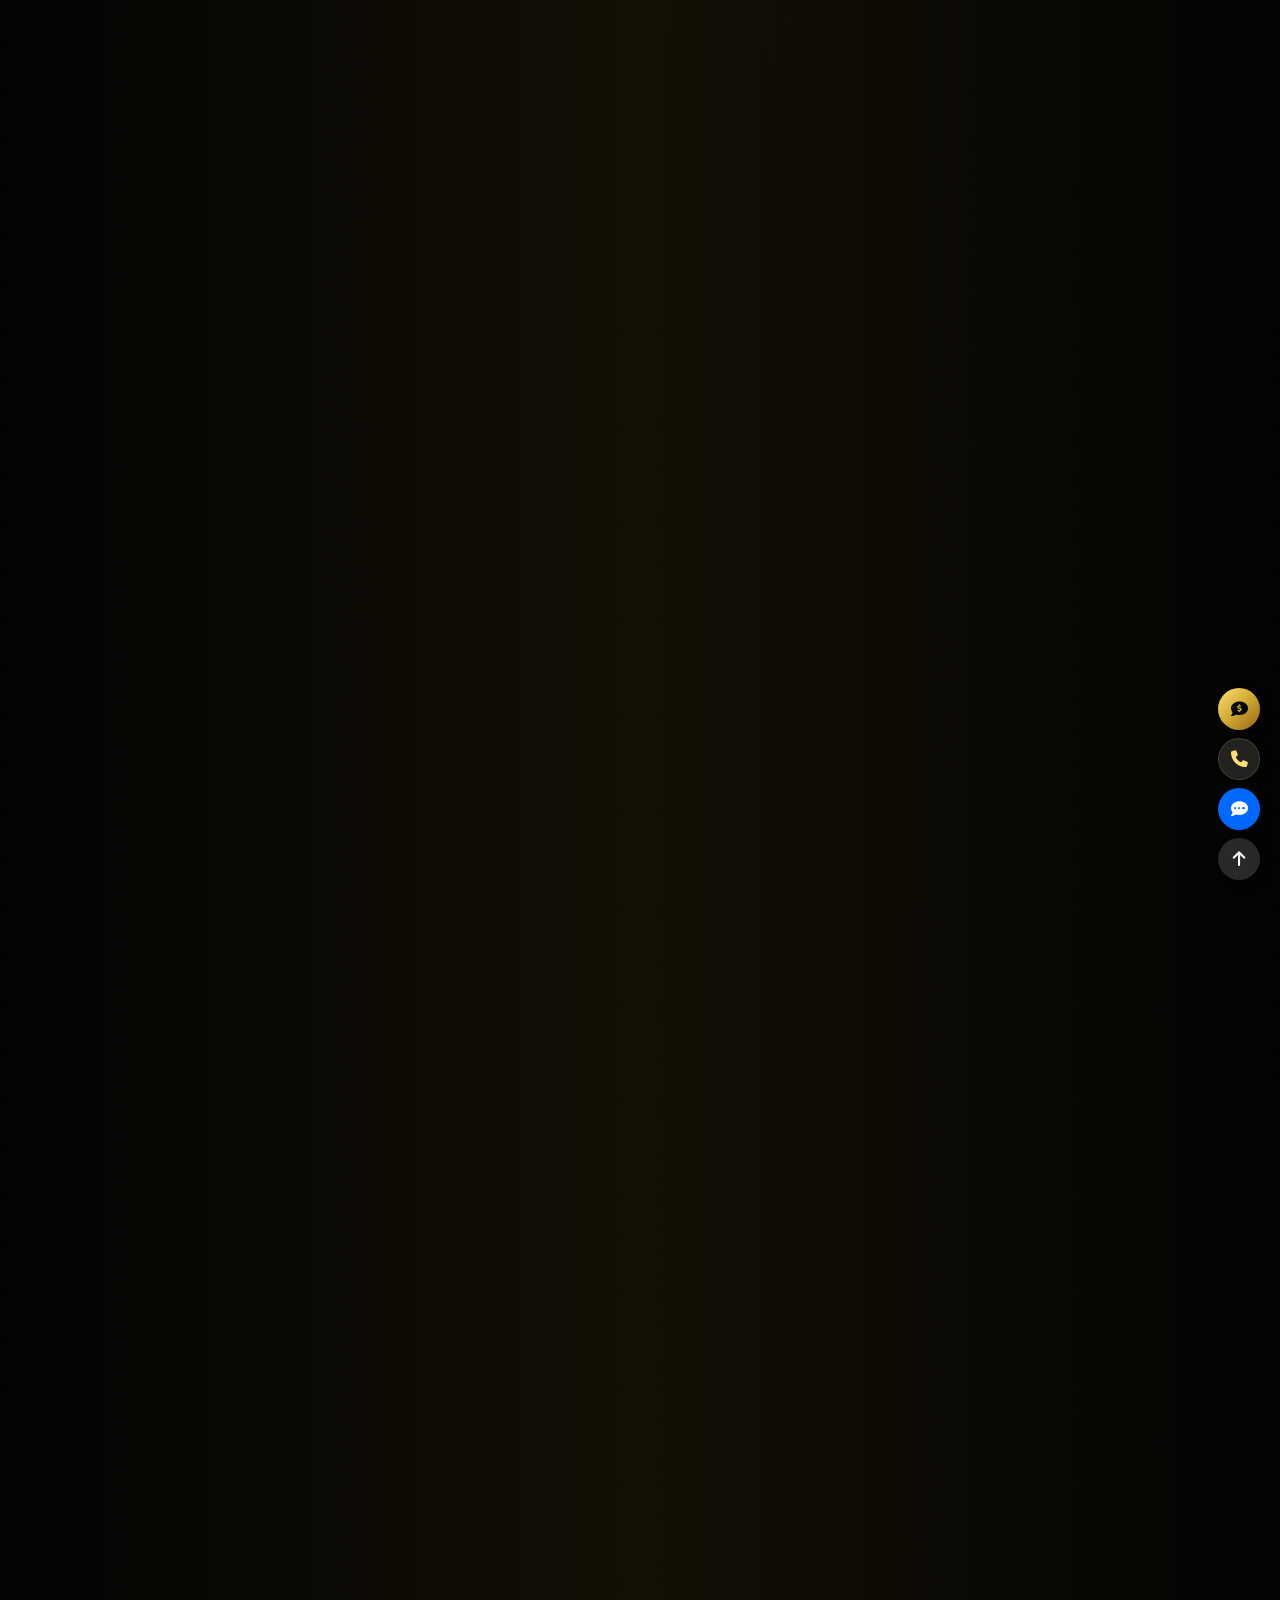
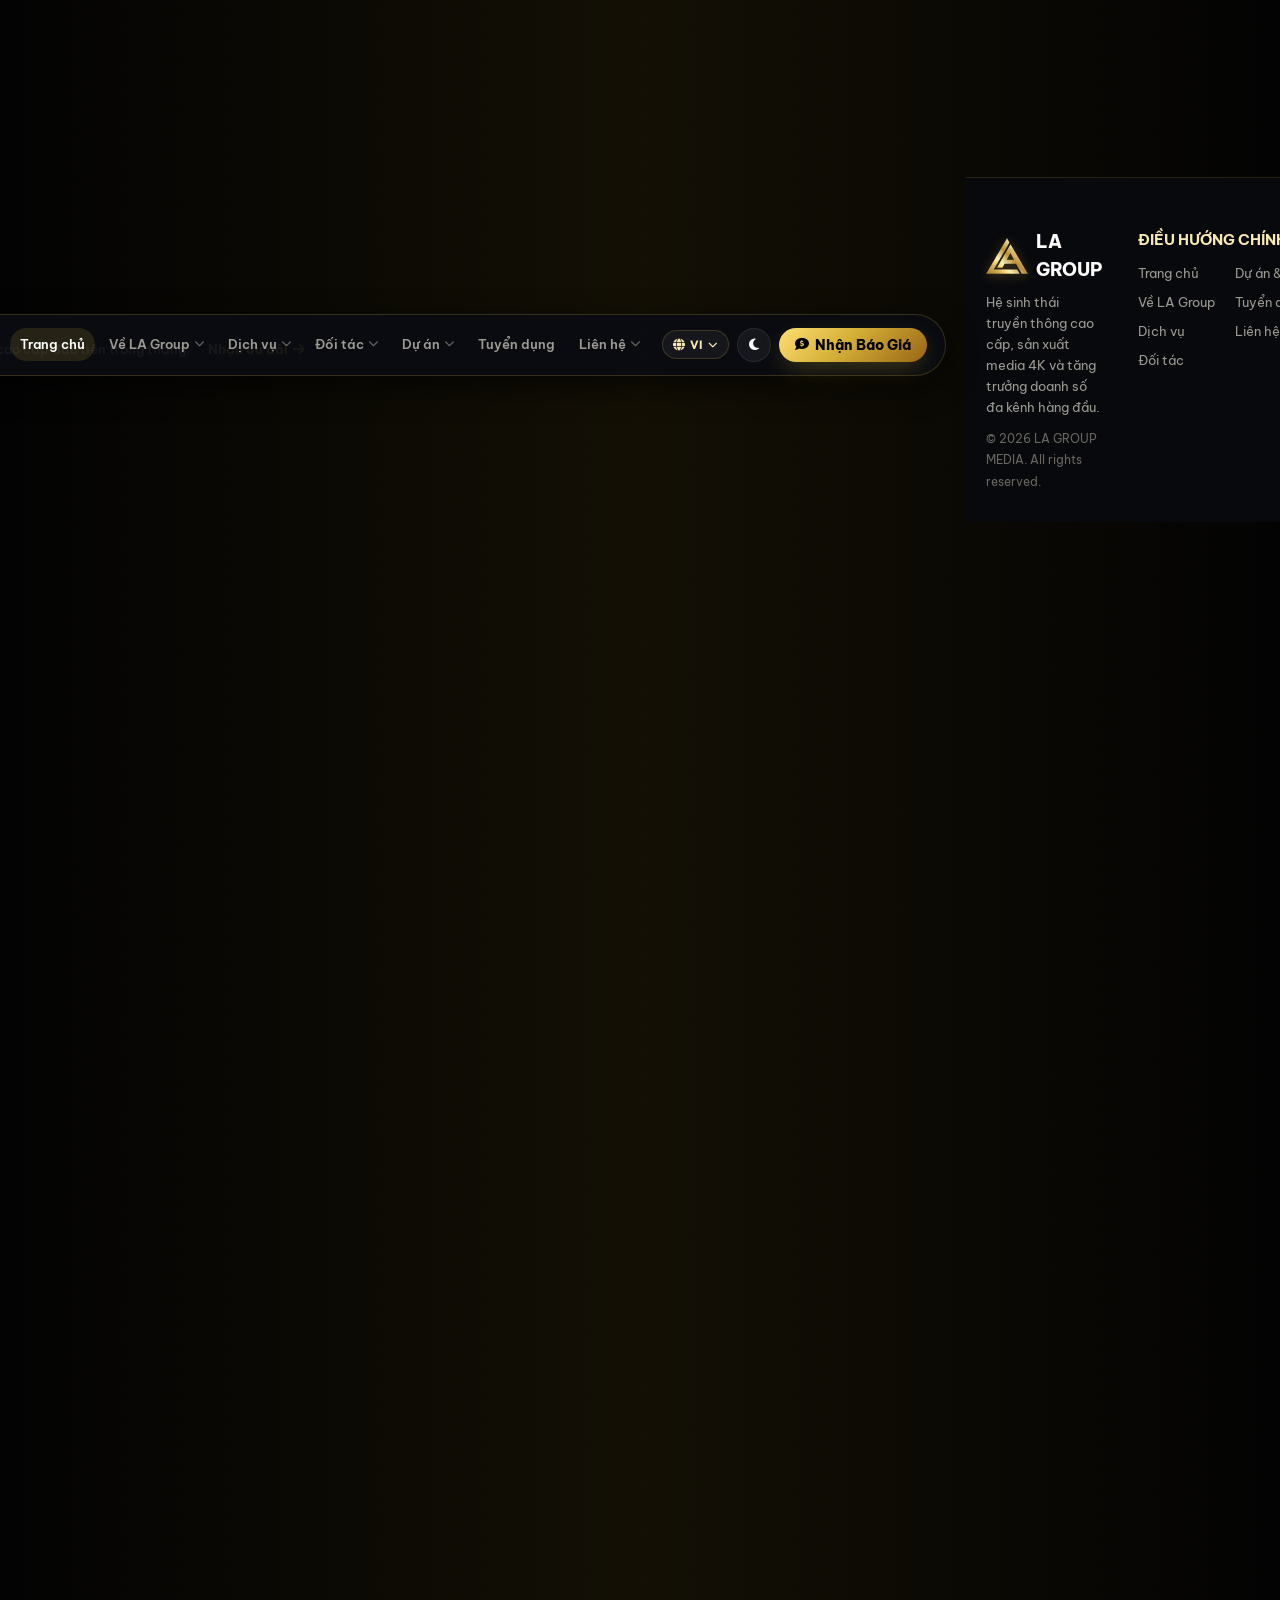
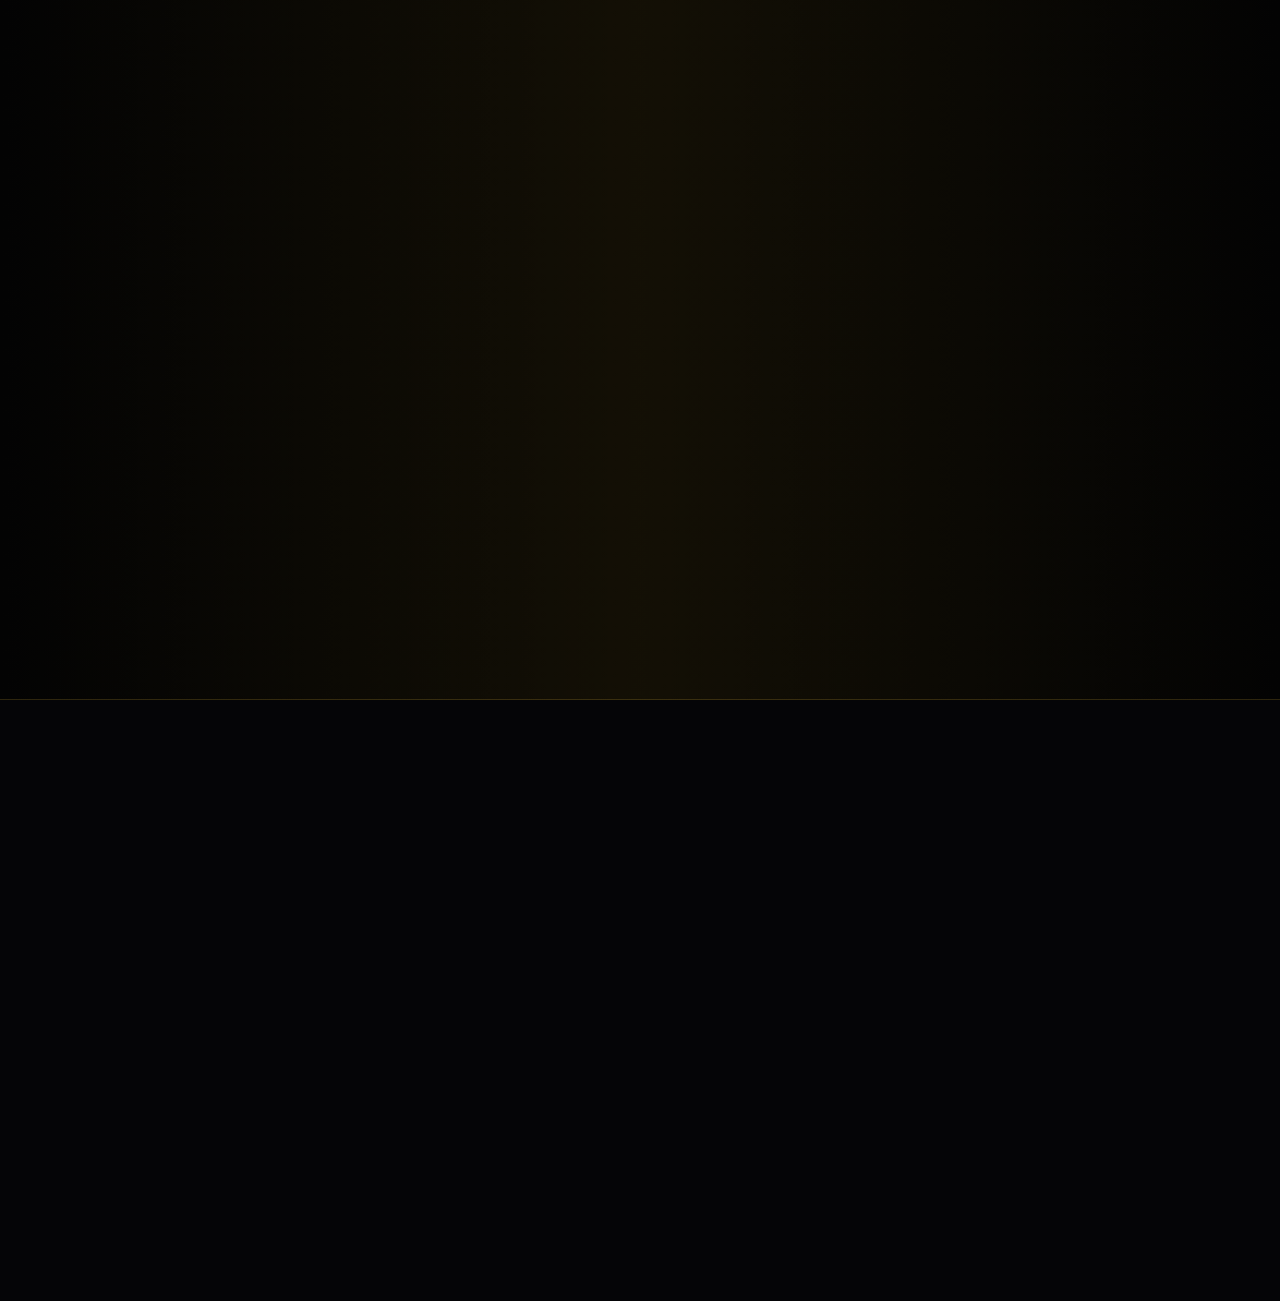
==== commit d1e6464c: "refactor: remove all Haute Couture wording across titles, badges, and footer copyright" ====
--- a/landing.html
+++ b/landing.html
@@ -29,21 +29,35 @@
       history.scrollRestoration = 'manual';
     }
     if (window.location.hash) {
-      history.replaceState(null, '', window.location.pathname + window.location.search);
+      history.replaceState(null, null, window.location.pathname);
     }
     window.scrollTo(0, 0);
   </script>
+
+  <!-- Google Fonts -->
+  <link rel="preconnect" href="https://fonts.googleapis.com">
+  <link rel="preconnect" href="https://fonts.gstatic.com" crossorigin>
+  <link href="https://fonts.googleapis.com/css2?family=Plus+Jakarta+Sans:wght@300;400;500;600;700;800&family=Cabinet+Grotesk:wght@700;800;900&family=JetBrains+Mono:wght@500;700&display=swap" rel="stylesheet">
+  
+  <!-- FontAwesome -->
+  <link rel="stylesheet" href="https://cdnjs.cloudflare.com/ajax/libs/font-awesome/6.4.0/css/all.min.css">
+  
+  <!-- Canvas Confetti -->
+  <script src="https://cdn.jsdelivr.net/npm/canvas-confetti@1.9.2/dist/confetti.browser.min.js" defer></script>
+
+  <!-- Main Stylesheet -->
+  <link rel="stylesheet" href="landing.css">
 </head>
-<body class="luxury-obsidian-gold">
-
-  <!-- Top Announcement Bar (Rotating Multi-Message Ticker with Smooth Cinematic Transitions) -->
-  <div class="announcement-bar" id="announcementBar">
-    <div class="container announcement-slider-wrapper">
+<body class="obsidian-theme">
+
+  <!-- TOP ANNOUNCEMENT BAR (GOLD SHIMMER MULTI-SLIDE TICKER) -->
+  <aside class="announcement-bar" id="announcementBar" aria-label="Thông báo ưu đãi">
+    <div class="announcement-shimmer"></div>
+    <div class="announcement-slider-wrapper">
       <div class="announcement-slider" id="announcementSlider">
-        
         <!-- Slide 1 -->
         <div class="announcement-slide active">
-          <span class="gold-badge-pill"><span class="pulse-sparkle"></span> <span data-i18n="ann_badge_1">HAUTE COUTURE CAMPAIGNS Q3/Q4</span></span>
+          <span class="gold-badge-pill"><span class="pulse-sparkle"></span> <span data-i18n="ann_badge_1">PREMIER CAMPAIGNS Q3/Q4</span></span>
           <span class="announcement-text" data-i18n="ann_text_1">Tặng gói tư vấn chiến lược Omnichannel trị giá 25.000.000đ cho 5 thương hiệu cao cấp đầu tiên trong tháng.</span>
           <button onclick="openQuoteChatbox()" class="announcement-link"><span data-i18n="ann_cta_1">Nhận ưu đãi</span> <i class="fa-solid fa-arrow-right"></i></button>
         </div>
@@ -376,7 +390,7 @@
                 <i class="fa-solid fa-play"></i>
               </div>
               <div class="showreel-card-info">
-                <span class="p-brand-tag">HAUTE COUTURE PRODUCTION</span>
+                <span class="p-brand-tag">CINEMA 4K PRODUCTION</span>
                 <h3>Visual Storytelling & Commercials</h3>
                 <p data-i18n="showreel_hint">Nhấp để phát video độ phân giải cao 4K trên YouTube</p>
               </div>
@@ -491,7 +505,7 @@
             <div class="team-info">
               <h4>Elena Bùi</h4>
               <span class="team-role">Head of Creative & 4K Production</span>
-              <p>Đạo diễn hình ảnh đứng sau hàng loạt TVC triệu view và chiến dịch thời trang Haute Couture.</p>
+              <p>Đạo diễn hình ảnh đứng sau hàng loạt TVC triệu view và chiến dịch thời trang cao cấp.</p>
             </div>
           </div>
 
@@ -662,7 +676,7 @@
                 <h4>Hương Nguyễn</h4>
                 <span class="t-tag">850K Follower</span>
               </div>
-              <p class="t-desc">Phối đồ phong cách Haute Couture hiện đại, gu thẩm mỹ cao, phù hợp nhãn hàng cao cấp.</p>
+              <p class="t-desc">Phối đồ phong cách thời trang cao cấp hiện đại, gu thẩm mỹ cao, phù hợp nhãn hàng cao cấp.</p>
               <div class="t-stats">
                 <div><strong>850K</strong><span>TikTok</span></div>
                 <div><strong>7.4%</strong><span>Engagement</span></div>
@@ -1002,7 +1016,7 @@
           <span>LA GROUP</span>
         </div>
         <p>Hệ sinh thái truyền thông cao cấp, sản xuất media 4K và tăng trưởng doanh số đa kênh hàng đầu.</p>
-        <small>© 2026 LA GROUP MEDIA. All rights reserved. Haute Couture Art Direction.</small>
+        <small>© 2026 LA GROUP MEDIA. All rights reserved.</small>
       </div>
 
       <div class="f-links-col f-links-col-wide">
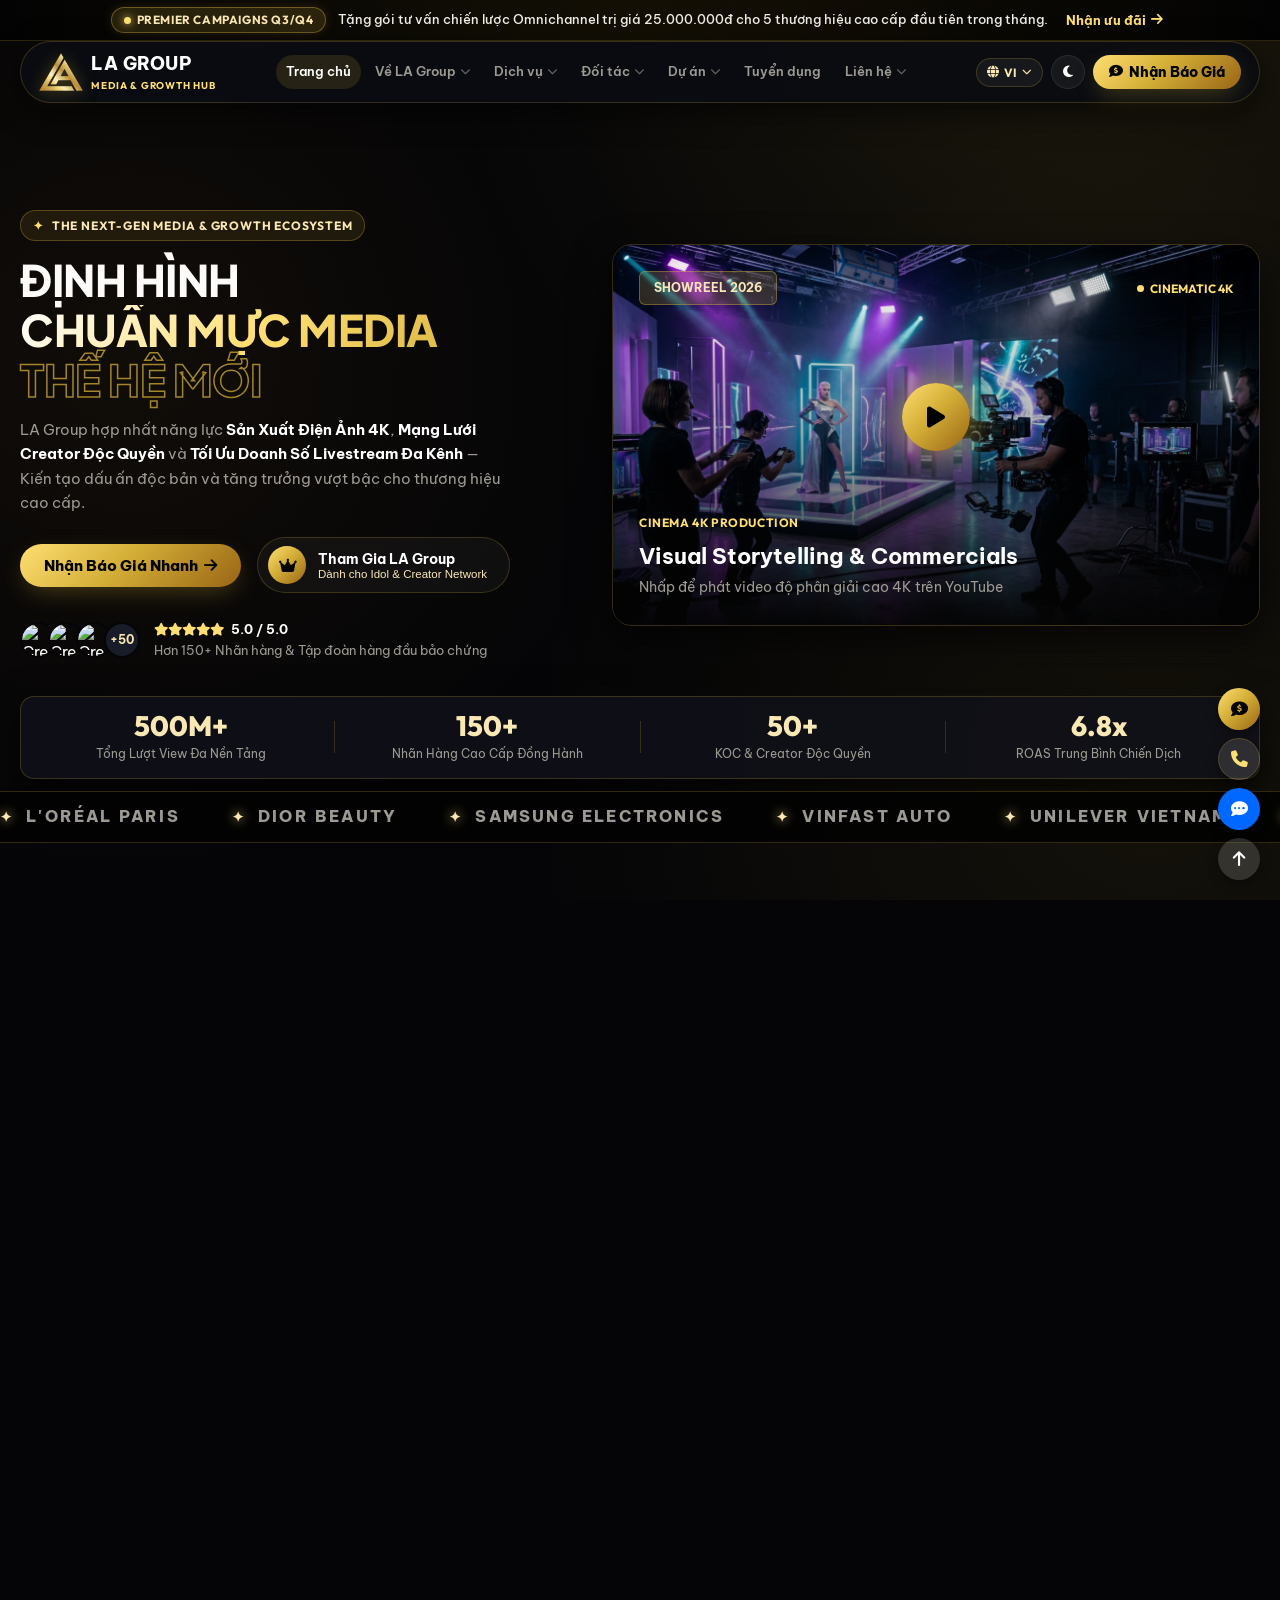
==== commit 255f03e2: "fix(html): restore clean head meta structure, fix body class and announcement bar tags" ====
--- a/landing.html
+++ b/landing.html
@@ -3,25 +3,13 @@
 <head>
   <meta charset="UTF-8">
   <meta name="viewport" content="width=device-width, initial-scale=1.0, maximum-scale=5.0">
-  <title>LA GROUP — Haute Couture Media & Omnichannel Growth Hub</title>
+  <title>LA GROUP — Next-Gen Media & Omnichannel Growth Ecosystem</title>
   <meta name="description" content="LA GROUP — Đơn vị tiên phong cung cấp giải pháp Media Production 4K, Mạng lưới KOC/Talent Độc Quyền, Digital Marketing & Học viện Đào tạo Livestream Thực chiến.">
+  <meta name="keywords" content="LA Group, Media Production, Phim TVC 4K, Mạng lưới KOC, Mega Livestream TikTok Shop, Performance Ads">
+  <meta name="author" content="LA GROUP MEDIA">
 
   <!-- Favicon -->
   <link rel="icon" type="image/png" href="assets/la_logo.png">
-
-  <!-- Google Fonts with Full Vietnamese Support -->
-  <link rel="preconnect" href="https://fonts.googleapis.com">
-  <link rel="preconnect" href="https://fonts.gstatic.com" crossorigin>
-  <link href="https://fonts.googleapis.com/css2?family=Be+Vietnam+Pro:ital,wght@0,300;0,400;0,500;0,600;0,700;0,800;0,900;1,400;1,700&family=Plus+Jakarta+Sans:ital,wght@0,400;0,500;0,600;0,700;0,800;0,900;1,600;1,700&family=Outfit:wght@400;500;600;700;800;900&display=swap" rel="stylesheet">
-
-  <!-- Font Awesome 6 Pro CDN -->
-  <link rel="stylesheet" href="https://cdnjs.cloudflare.com/ajax/libs/font-awesome/6.5.1/css/all.min.css">
-
-  <!-- Canvas Confetti -->
-  <script src="https://cdn.jsdelivr.net/npm/canvas-confetti@1.9.2/dist/confetti.browser.min.js" defer></script>
-
-  <!-- Luxury Obsidian & Liquid Gold Styling -->
-  <link rel="stylesheet" href="landing.css">
 
   <!-- Immediate F5 Top Reset Script -->
   <script>
@@ -34,26 +22,26 @@
     window.scrollTo(0, 0);
   </script>
 
-  <!-- Google Fonts -->
+  <!-- Google Fonts with Full Vietnamese Support -->
   <link rel="preconnect" href="https://fonts.googleapis.com">
   <link rel="preconnect" href="https://fonts.gstatic.com" crossorigin>
-  <link href="https://fonts.googleapis.com/css2?family=Plus+Jakarta+Sans:wght@300;400;500;600;700;800&family=Cabinet+Grotesk:wght@700;800;900&family=JetBrains+Mono:wght@500;700&display=swap" rel="stylesheet">
-  
-  <!-- FontAwesome -->
-  <link rel="stylesheet" href="https://cdnjs.cloudflare.com/ajax/libs/font-awesome/6.4.0/css/all.min.css">
-  
+  <link href="https://fonts.googleapis.com/css2?family=Be+Vietnam+Pro:ital,wght@0,300;0,400;0,500;0,600;0,700;0,800;0,900;1,400;1,700&family=Plus+Jakarta+Sans:ital,wght@0,400;0,500;0,600;0,700;0,800;0,900;1,600;1,700&family=Outfit:wght@400;500;600;700;800;900&display=swap" rel="stylesheet">
+
+  <!-- Font Awesome 6 CDN -->
+  <link rel="stylesheet" href="https://cdnjs.cloudflare.com/ajax/libs/font-awesome/6.5.1/css/all.min.css">
+
   <!-- Canvas Confetti -->
   <script src="https://cdn.jsdelivr.net/npm/canvas-confetti@1.9.2/dist/confetti.browser.min.js" defer></script>
 
   <!-- Main Stylesheet -->
   <link rel="stylesheet" href="landing.css">
 </head>
-<body class="obsidian-theme">
+<body class="luxury-obsidian-gold">
 
   <!-- TOP ANNOUNCEMENT BAR (GOLD SHIMMER MULTI-SLIDE TICKER) -->
-  <aside class="announcement-bar" id="announcementBar" aria-label="Thông báo ưu đãi">
+  <div class="announcement-bar" id="announcementBar">
     <div class="announcement-shimmer"></div>
-    <div class="announcement-slider-wrapper">
+    <div class="container announcement-slider-wrapper">
       <div class="announcement-slider" id="announcementSlider">
         <!-- Slide 1 -->
         <div class="announcement-slide active">
@@ -350,11 +338,11 @@
               <i class="fa-solid fa-arrow-right"></i>
             </button>
 
-            <button class="btn-video-hero" data-youtube-id="79402X3bTyc" data-video-title="LA Group Master Showreel 4K Cinema">
-              <span class="play-gold-circle"><i class="fa-solid fa-play"></i></span>
-              <span class="play-btn-text">
-                <strong data-i18n="hero_btn_showreel">Xem Showreel 4K</strong>
-                <small>2 Phút 30 Giây • 4K HDR</small>
+            <button onclick="openQuoteChatbox('Ứng tuyển KOC & Idol gia nhập LA Group Network')" class="btn-join-network-hero">
+              <span class="join-gold-circle"><i class="fa-solid fa-crown"></i></span>
+              <span class="join-btn-text">
+                <strong data-i18n="hero_btn_join">Tham Gia LA Group</strong>
+                <small data-i18n="hero_btn_join_sub">Dành cho Idol & Creator Network</small>
               </span>
             </button>
           </div>
--- a/landing.css
+++ b/landing.css
@@ -682,8 +682,8 @@
 
 .hero-grid {
   display: grid;
-  grid-template-columns: 1fr 1fr;
-  gap: 36px;
+  grid-template-columns: 0.92fr 1.08fr;
+  gap: 40px;
   align-items: center;
   margin-bottom: 36px;
 }
@@ -733,9 +733,9 @@
 .hero-lead-desc {
   font-size: 0.95rem;
   color: var(--text-muted);
-  line-height: 1.55;
-  margin-bottom: 20px;
-  max-width: 560px;
+  line-height: 1.6;
+  margin-bottom: 22px;
+  max-width: 480px;
 }
 
 .hero-lead-desc strong { color: #fff; }
@@ -748,25 +748,28 @@
   margin-bottom: 26px;
 }
 
-.btn-video-hero {
+.btn-join-network-hero {
   background: rgba(255, 255, 255, 0.04);
   border: var(--border-gold-hairline);
   border-radius: 100px;
-  padding: 8px 20px 8px 10px;
+  padding: 8px 22px 8px 10px;
   display: inline-flex;
   align-items: center;
   gap: 12px;
   color: #fff;
   transition: var(--transition);
-}
-
-.btn-video-hero:hover {
+  cursor: pointer;
+  text-decoration: none;
+}
+
+.btn-join-network-hero:hover {
   background: rgba(212, 175, 55, 0.16);
   border-color: var(--gold-bright);
   transform: translateY(-2px);
-}
-
-.play-gold-circle {
+  box-shadow: 0 0 22px rgba(212, 175, 55, 0.3);
+}
+
+.join-gold-circle {
   width: 38px;
   height: 38px;
   background: var(--grad-gold-btn);
@@ -775,23 +778,24 @@
   display: flex;
   align-items: center;
   justify-content: center;
-  font-size: 0.9rem;
-}
-
-.play-btn-text {
+  font-size: 0.95rem;
+}
+
+.join-btn-text {
   display: flex;
   flex-direction: column;
   text-align: left;
 }
 
-.play-btn-text strong {
+.join-btn-text strong {
   font-family: var(--font-heading);
   font-size: 0.9rem;
-}
-
-.play-btn-text small {
+  color: #fff;
+}
+
+.join-btn-text small {
   font-size: 0.72rem;
-  color: var(--text-muted);
+  color: var(--gold-champagne);
 }
 
 .hero-proof-box {
@@ -849,7 +853,7 @@
 
 .showreel-cover-img {
   width: 100%;
-  height: 340px;
+  height: 380px;
   object-fit: cover;
   display: block;
 }
@@ -861,7 +865,7 @@
   display: flex;
   flex-direction: column;
   justify-content: space-between;
-  padding: 24px;
+  padding: 26px;
 }
 
 .showreel-top-tag {
@@ -874,9 +878,9 @@
   background: rgba(212, 175, 55, 0.2);
   border: 1px solid rgba(212, 175, 55, 0.4);
   color: var(--gold-champagne);
-  padding: 5px 12px;
+  padding: 6px 14px;
   border-radius: 6px;
-  font-size: 0.76rem;
+  font-size: 0.78rem;
   font-weight: 700;
 }
 
@@ -898,24 +902,24 @@
 }
 
 .play-pulse-icon {
-  width: 62px;
-  height: 62px;
+  width: 68px;
+  height: 68px;
   background: var(--grad-gold-btn);
   color: #030303;
   border-radius: 50%;
   display: flex;
   align-items: center;
   justify-content: center;
-  font-size: 1.35rem;
+  font-size: 1.5rem;
   align-self: center;
-  margin-top: 15px;
-  box-shadow: 0 0 35px rgba(212, 175, 55, 0.75);
+  margin-top: 20px;
+  box-shadow: 0 0 40px rgba(212, 175, 55, 0.8);
   transition: transform 0.25s cubic-bezier(0.16, 1, 0.3, 1), box-shadow 0.25s ease;
 }
 
 .showreel-hero-card:hover .play-pulse-icon {
   transform: scale(1.15);
-  box-shadow: 0 0 50px rgba(212, 175, 55, 0.95);
+  box-shadow: 0 0 55px rgba(212, 175, 55, 1);
 }
 
 .p-brand-tag {
@@ -928,7 +932,7 @@
 
 .showreel-card-info h3 {
   font-family: var(--font-heading);
-  font-size: 1.3rem;
+  font-size: 1.35rem;
   font-weight: 700;
   margin: 4px 0;
   color: #fff;
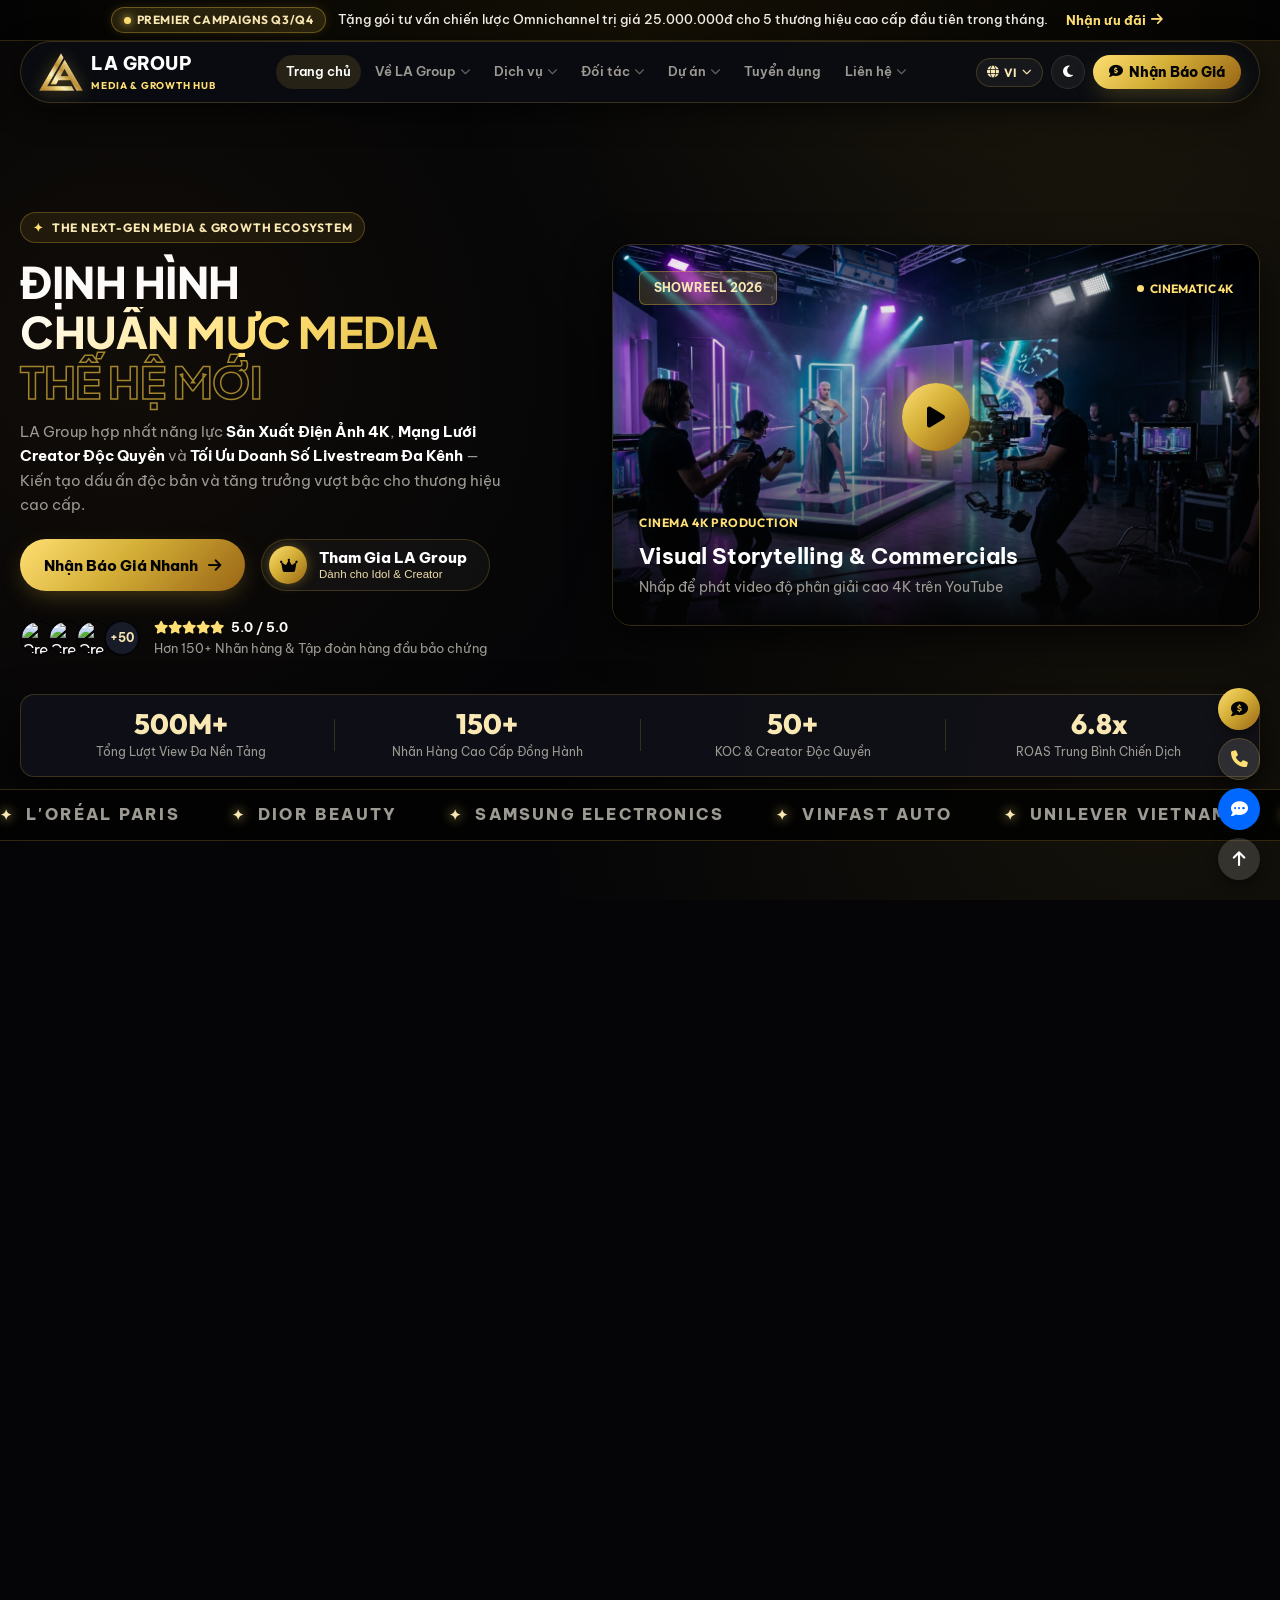
==== commit a81a26b5: "fix(hero): update sub-label to 'Dành cho Idol & Creator' and align CTA button heights to 52px" ====
--- a/landing.html
+++ b/landing.html
@@ -342,7 +342,7 @@
               <span class="join-gold-circle"><i class="fa-solid fa-crown"></i></span>
               <span class="join-btn-text">
                 <strong data-i18n="hero_btn_join">Tham Gia LA Group</strong>
-                <small data-i18n="hero_btn_join_sub">Dành cho Idol & Creator Network</small>
+                <small data-i18n="hero_btn_join_sub">Dành cho Idol & Creator</small>
               </span>
             </button>
           </div>
--- a/landing.css
+++ b/landing.css
@@ -748,11 +748,22 @@
   margin-bottom: 26px;
 }
 
+.btn-large {
+  height: 52px;
+  padding: 0 24px;
+  font-size: 0.95rem;
+  font-weight: 800;
+  display: inline-flex;
+  align-items: center;
+  gap: 10px;
+}
+
 .btn-join-network-hero {
+  height: 52px;
   background: rgba(255, 255, 255, 0.04);
   border: var(--border-gold-hairline);
   border-radius: 100px;
-  padding: 8px 22px 8px 10px;
+  padding: 0 22px 0 7px;
   display: inline-flex;
   align-items: center;
   gap: 12px;
@@ -766,7 +777,7 @@
   background: rgba(212, 175, 55, 0.16);
   border-color: var(--gold-bright);
   transform: translateY(-2px);
-  box-shadow: 0 0 22px rgba(212, 175, 55, 0.3);
+  box-shadow: 0 0 24px rgba(212, 175, 55, 0.35);
 }
 
 .join-gold-circle {
@@ -779,23 +790,28 @@
   align-items: center;
   justify-content: center;
   font-size: 0.95rem;
+  flex-shrink: 0;
+  box-shadow: 0 0 12px rgba(212, 175, 55, 0.4);
 }
 
 .join-btn-text {
   display: flex;
   flex-direction: column;
   text-align: left;
+  line-height: 1.25;
 }
 
 .join-btn-text strong {
   font-family: var(--font-heading);
-  font-size: 0.9rem;
+  font-size: 0.92rem;
+  font-weight: 800;
   color: #fff;
 }
 
 .join-btn-text small {
   font-size: 0.72rem;
   color: var(--gold-champagne);
+  opacity: 0.95;
 }
 
 .hero-proof-box {
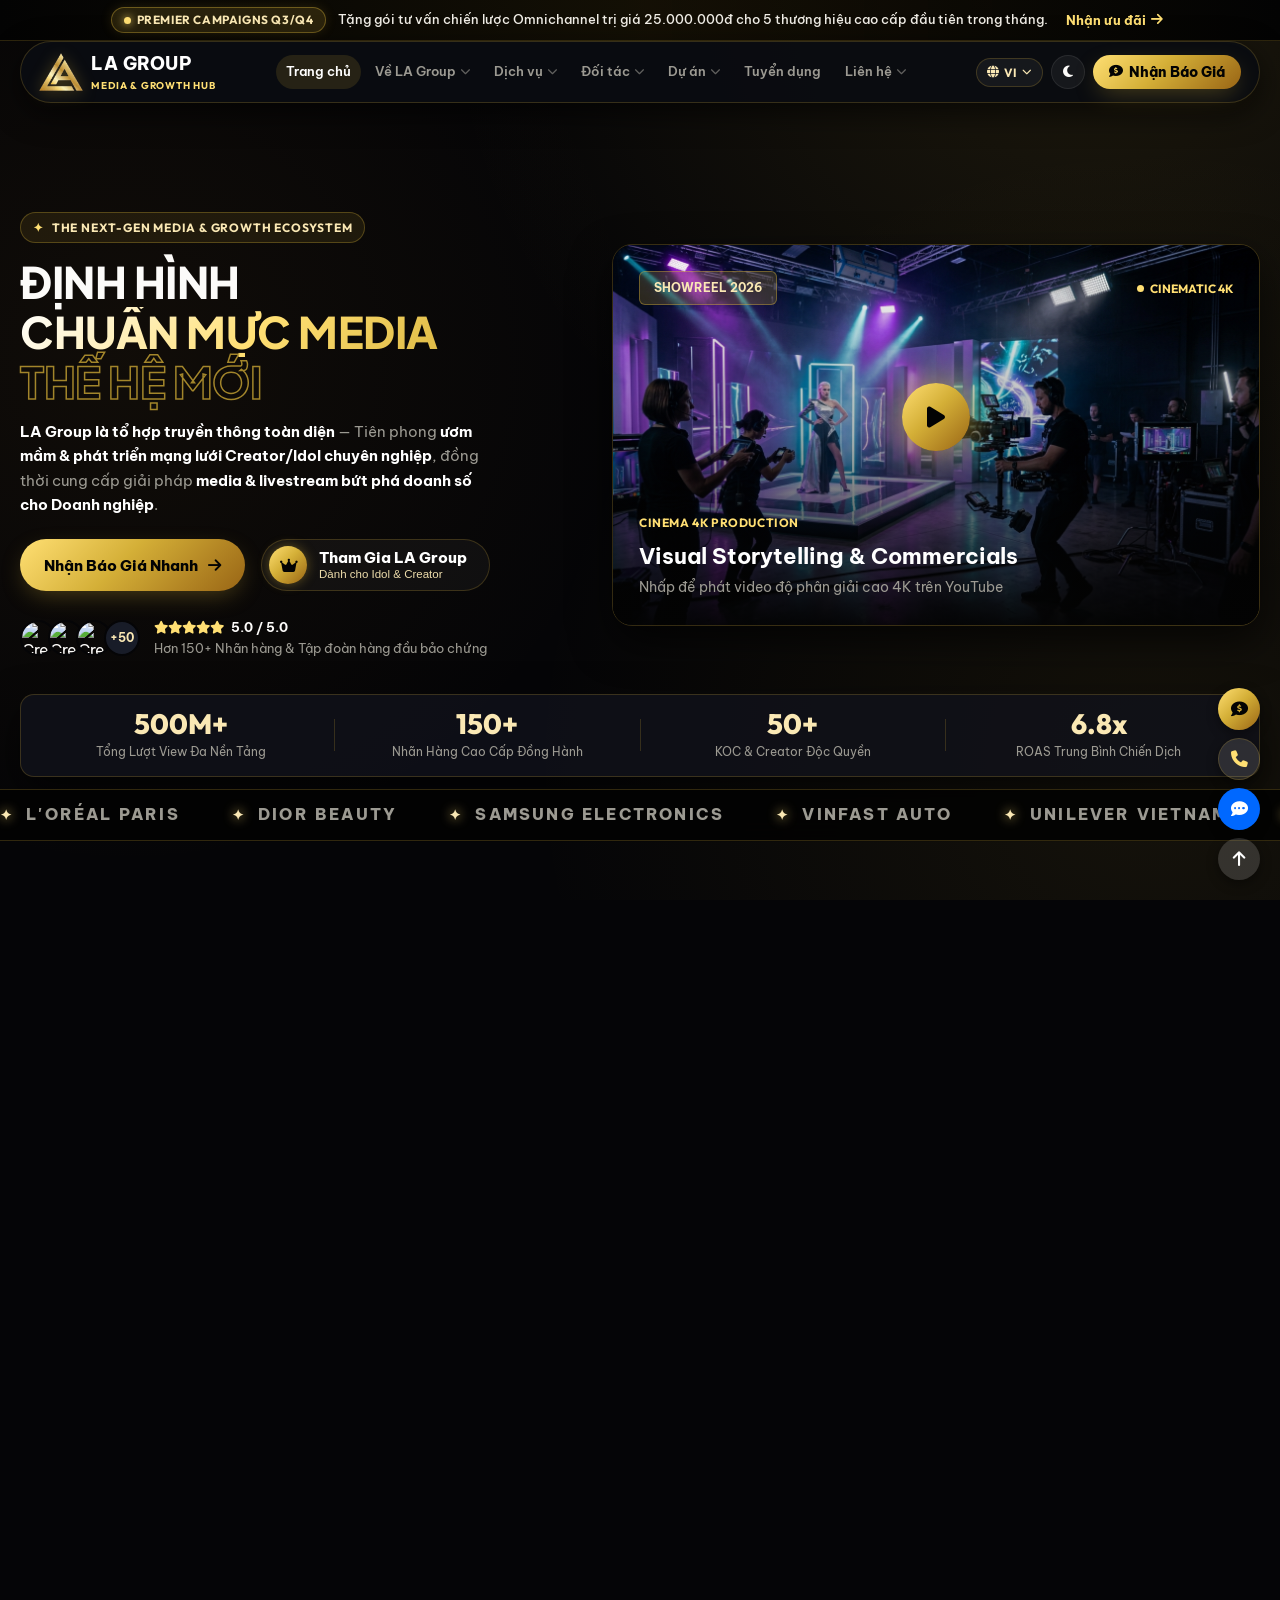
==== commit 2bd73a7c: "copy(hero): rewrite value proposition to emphasize media agency identity, creator nurturing, and ent" ====
--- a/landing.html
+++ b/landing.html
@@ -329,7 +329,7 @@
           </h1>
 
           <p class="hero-lead-desc" data-i18n="hero_desc">
-            LA Group hợp nhất năng lực <strong>Sản Xuất Điện Ảnh 4K</strong>, <strong>Mạng Lưới Creator Độc Quyền</strong> và <strong>Tối Ưu Doanh Số Livestream Đa Kênh</strong> — Kiến tạo dấu ấn độc bản và tăng trưởng vượt bậc cho thương hiệu cao cấp.
+            <strong>LA Group là tổ hợp truyền thông toàn diện</strong> — Tiên phong <strong>ươm mầm & phát triển mạng lưới Creator/Idol chuyên nghiệp</strong>, đồng thời cung cấp giải pháp <strong>media & livestream bứt phá doanh số cho Doanh nghiệp</strong>.
           </p>
 
           <div class="hero-cta-group">
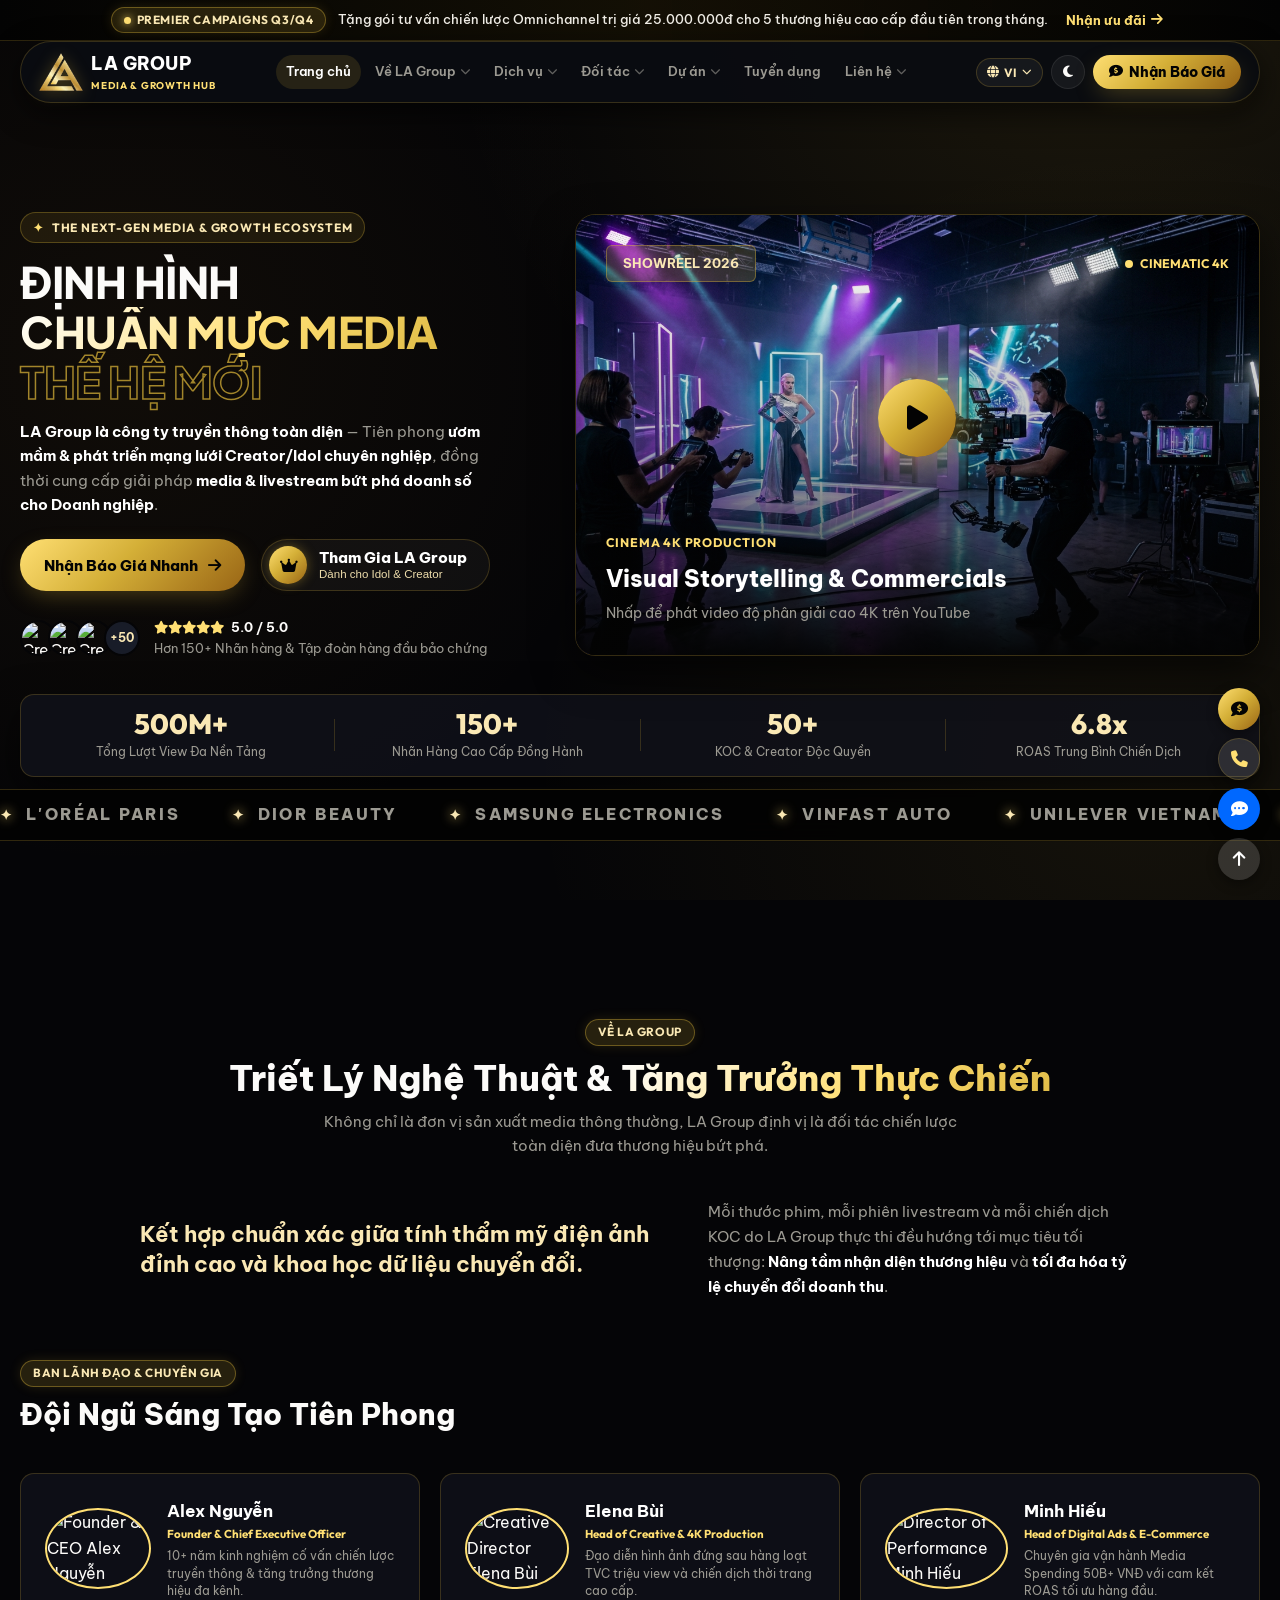
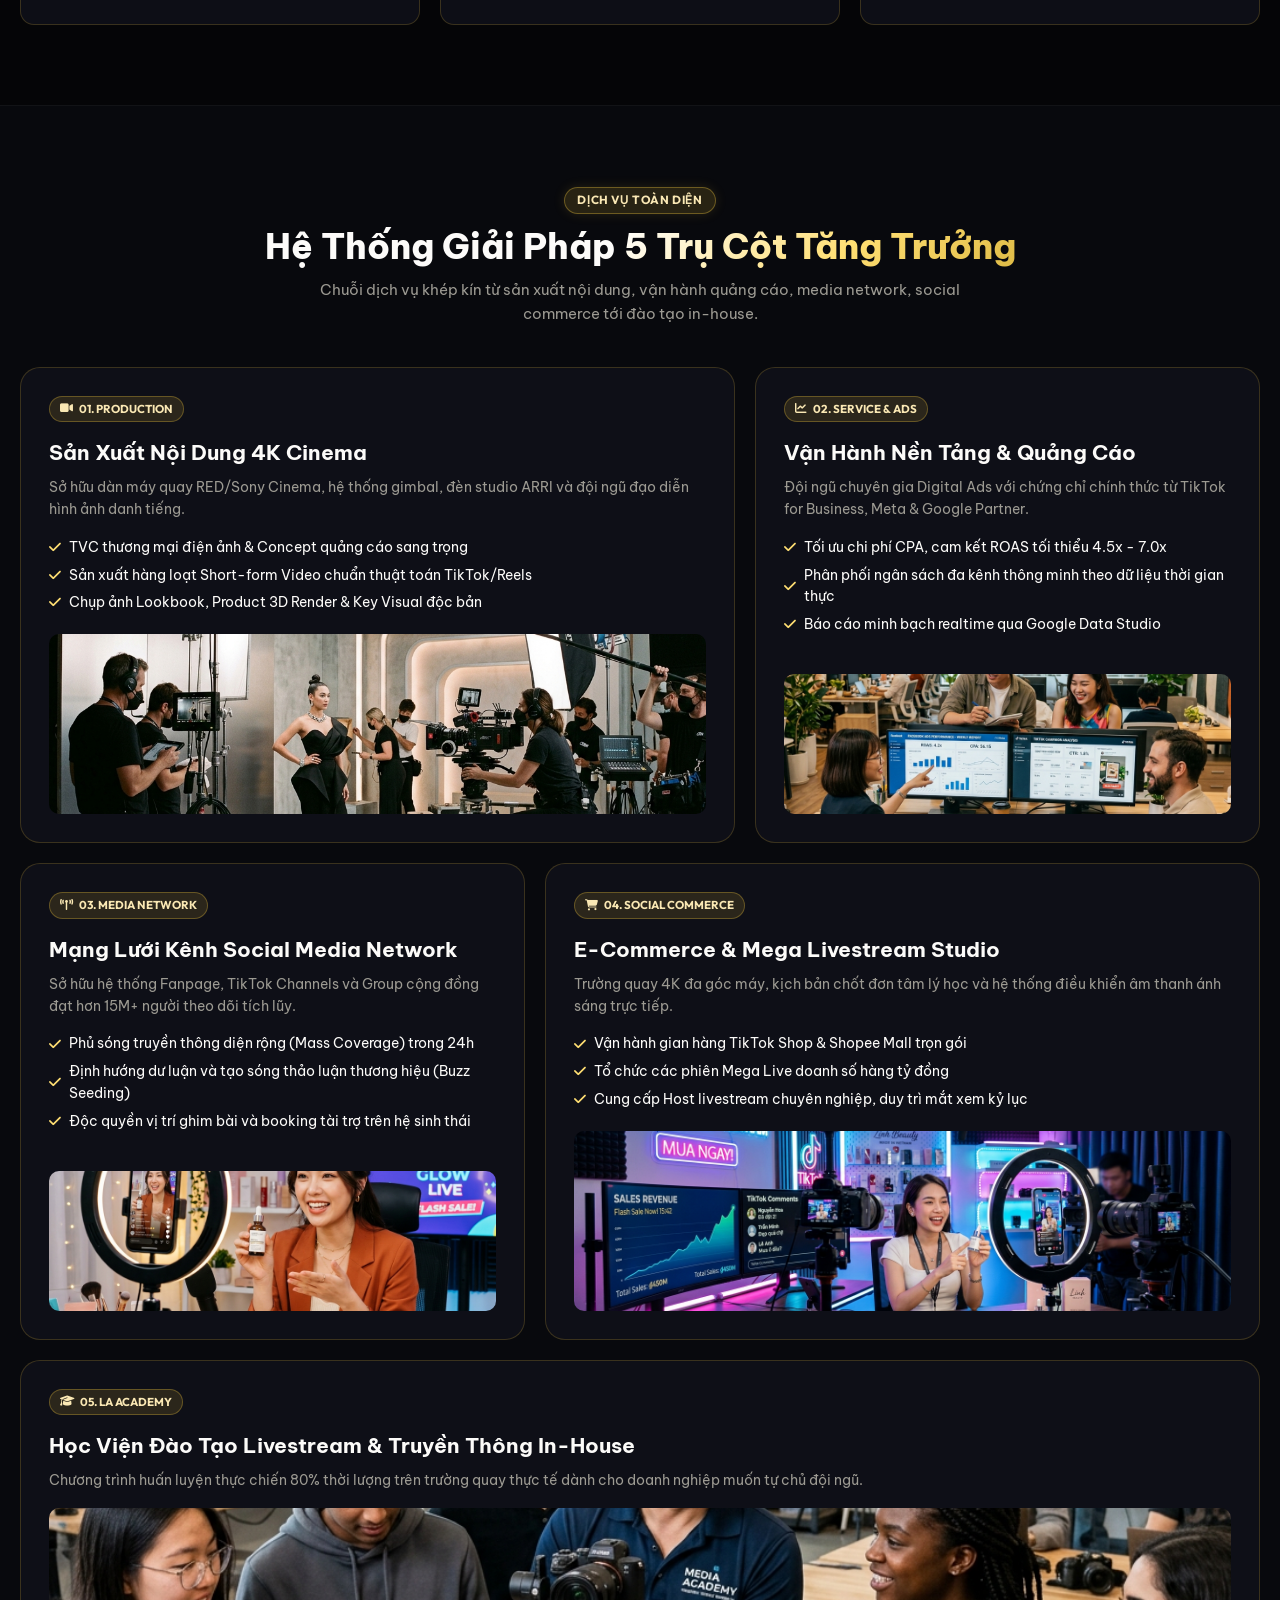
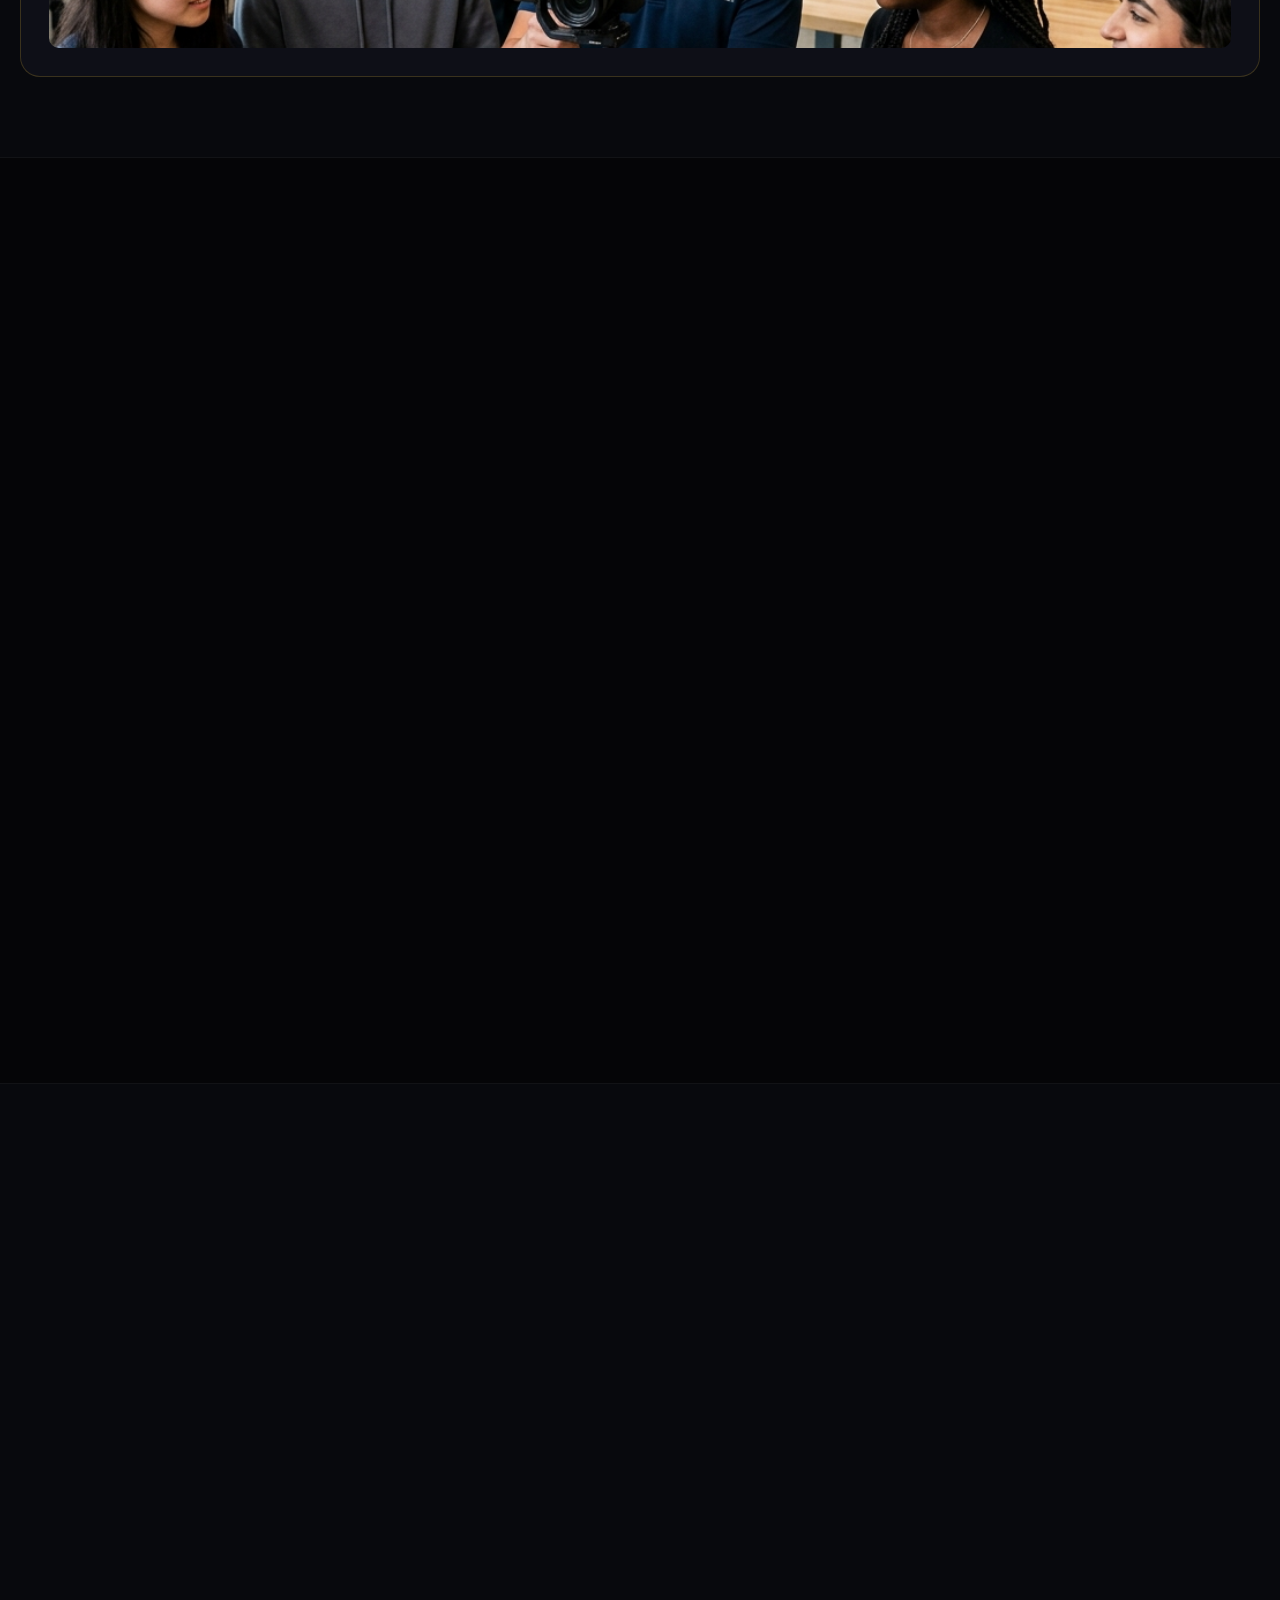
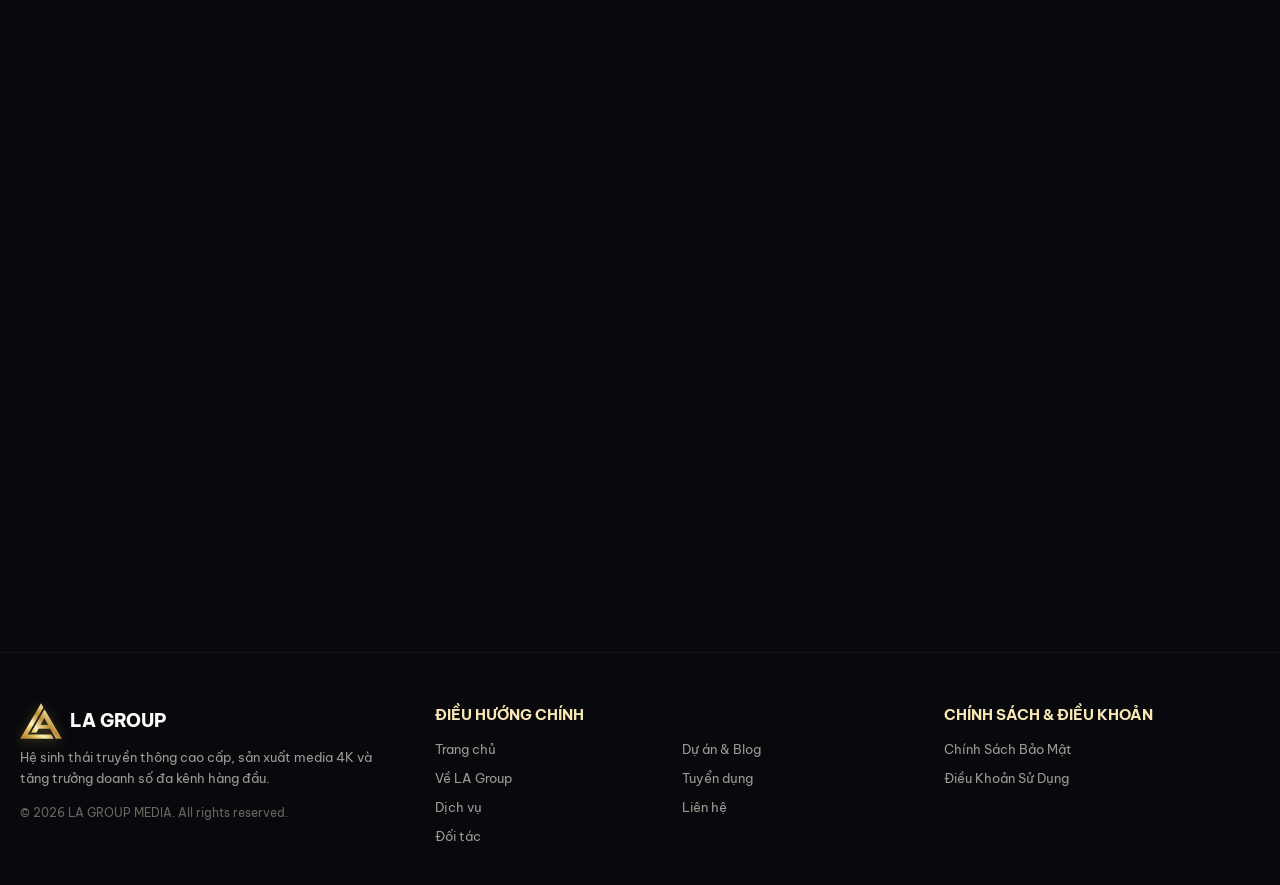
==== commit 0544498a: "copy(hero): change 'tổ hợp truyền thông' to 'công ty truyền thông'" ====
--- a/landing.html
+++ b/landing.html
@@ -329,7 +329,7 @@
           </h1>
 
           <p class="hero-lead-desc" data-i18n="hero_desc">
-            <strong>LA Group là tổ hợp truyền thông toàn diện</strong> — Tiên phong <strong>ươm mầm & phát triển mạng lưới Creator/Idol chuyên nghiệp</strong>, đồng thời cung cấp giải pháp <strong>media & livestream bứt phá doanh số cho Doanh nghiệp</strong>.
+            <strong>LA Group là công ty truyền thông toàn diện</strong> — Tiên phong <strong>ươm mầm & phát triển mạng lưới Creator/Idol chuyên nghiệp</strong>, đồng thời cung cấp giải pháp <strong>media & livestream bứt phá doanh số cho Doanh nghiệp</strong>.
           </p>
 
           <div class="hero-cta-group">
--- a/landing.css
+++ b/landing.css
@@ -682,8 +682,8 @@
 
 .hero-grid {
   display: grid;
-  grid-template-columns: 0.92fr 1.08fr;
-  gap: 40px;
+  grid-template-columns: 0.85fr 1.15fr;
+  gap: 48px;
   align-items: center;
   margin-bottom: 36px;
 }
@@ -869,7 +869,7 @@
 
 .showreel-cover-img {
   width: 100%;
-  height: 380px;
+  height: 440px;
   object-fit: cover;
   display: block;
 }
@@ -877,11 +877,11 @@
 .showreel-overlay {
   position: absolute;
   inset: 0;
-  background: linear-gradient(to top, rgba(3, 3, 3, 0.96) 0%, rgba(3, 3, 3, 0.3) 50%, transparent 100%);
+  background: linear-gradient(to top, rgba(3, 3, 3, 0.96) 0%, rgba(3, 3, 3, 0.25) 50%, transparent 100%);
   display: flex;
   flex-direction: column;
   justify-content: space-between;
-  padding: 26px;
+  padding: 30px;
 }
 
 .showreel-top-tag {
@@ -894,68 +894,68 @@
   background: rgba(212, 175, 55, 0.2);
   border: 1px solid rgba(212, 175, 55, 0.4);
   color: var(--gold-champagne);
-  padding: 6px 14px;
+  padding: 7px 16px;
   border-radius: 6px;
-  font-size: 0.78rem;
+  font-size: 0.82rem;
   font-weight: 700;
 }
 
 .status-cinema {
   display: inline-flex;
   align-items: center;
-  gap: 6px;
+  gap: 7px;
   font-family: var(--font-mono);
-  font-size: 0.75rem;
+  font-size: 0.78rem;
   color: var(--gold-bright);
   font-weight: 700;
 }
 
 .dot-gold {
-  width: 7px;
-  height: 7px;
+  width: 8px;
+  height: 8px;
   background: var(--gold-bright);
   border-radius: 50%;
 }
 
 .play-pulse-icon {
-  width: 68px;
-  height: 68px;
+  width: 78px;
+  height: 78px;
   background: var(--grad-gold-btn);
   color: #030303;
   border-radius: 50%;
   display: flex;
   align-items: center;
   justify-content: center;
-  font-size: 1.5rem;
+  font-size: 1.75rem;
   align-self: center;
-  margin-top: 20px;
-  box-shadow: 0 0 40px rgba(212, 175, 55, 0.8);
+  margin-top: 24px;
+  box-shadow: 0 0 50px rgba(212, 175, 55, 0.85);
   transition: transform 0.25s cubic-bezier(0.16, 1, 0.3, 1), box-shadow 0.25s ease;
 }
 
 .showreel-hero-card:hover .play-pulse-icon {
-  transform: scale(1.15);
-  box-shadow: 0 0 55px rgba(212, 175, 55, 1);
+  transform: scale(1.16);
+  box-shadow: 0 0 65px rgba(212, 175, 55, 1);
 }
 
 .p-brand-tag {
   font-family: var(--font-mono);
-  font-size: 0.75rem;
+  font-size: 0.78rem;
   color: var(--gold-bright);
   font-weight: 700;
-  letter-spacing: 0.6px;
+  letter-spacing: 0.8px;
 }
 
 .showreel-card-info h3 {
   font-family: var(--font-heading);
-  font-size: 1.35rem;
-  font-weight: 700;
-  margin: 4px 0;
+  font-size: 1.45rem;
+  font-weight: 800;
+  margin: 5px 0;
   color: #fff;
 }
 
 .showreel-card-info p {
-  font-size: 0.85rem;
+  font-size: 0.9rem;
   color: var(--text-muted);
 }
 
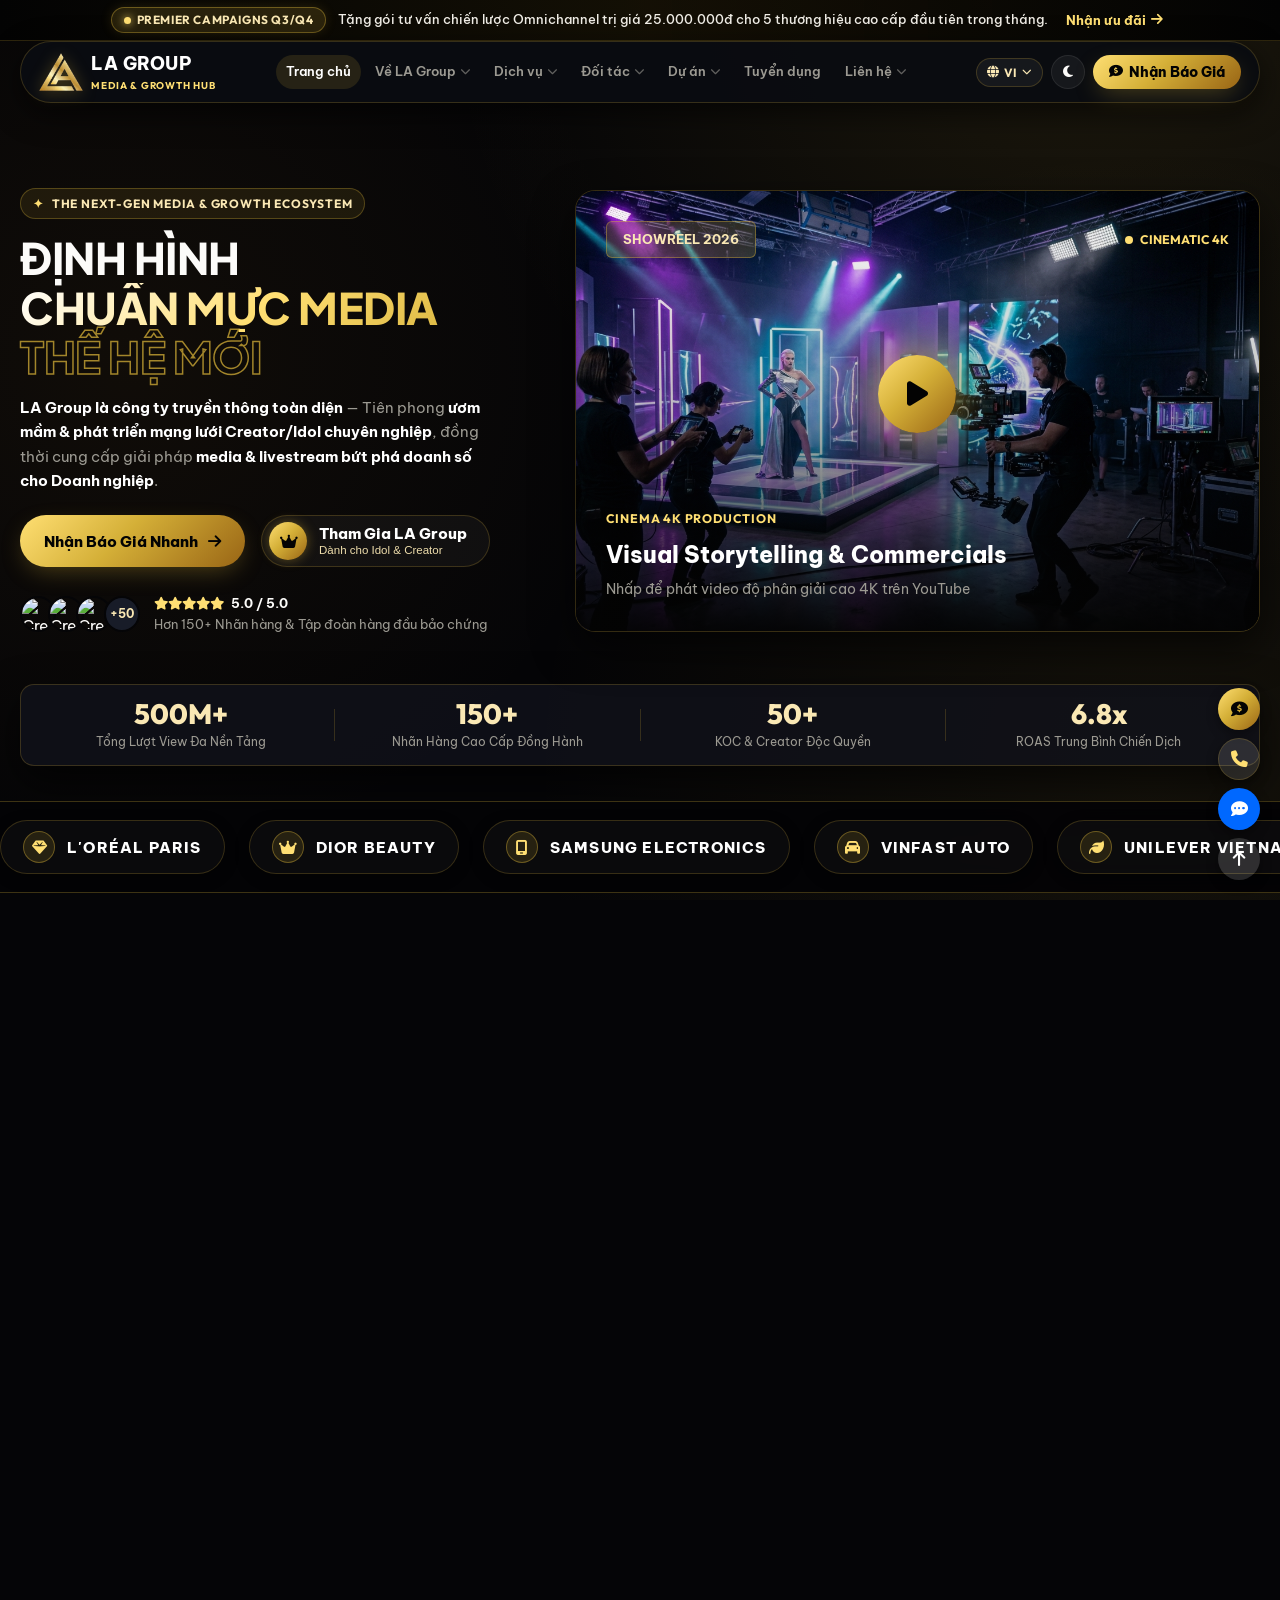
==== commit 59f93237: "feat(marquee): increase banner height and add luxury brand logo pill badges" ====
--- a/landing.html
+++ b/landing.html
@@ -414,27 +414,88 @@
       <!-- Infinite Brand Partners Marquee Slider (Directly beneath 500M+ stats bar) -->
       <div class="hero-brand-marquee" id="heroBrandMarquee">
         <div class="marquee-track">
-          <div class="marquee-item"><span class="m-dot">✦</span> L'ORÉAL PARIS</div>
-          <div class="marquee-item"><span class="m-dot">✦</span> DIOR BEAUTY</div>
-          <div class="marquee-item"><span class="m-dot">✦</span> SAMSUNG ELECTRONICS</div>
-          <div class="marquee-item"><span class="m-dot">✦</span> VINFAST AUTO</div>
-          <div class="marquee-item"><span class="m-dot">✦</span> UNILEVER VIETNAM</div>
-          <div class="marquee-item"><span class="m-dot">✦</span> MASTERISE HOMES</div>
-          <div class="marquee-item"><span class="m-dot">✦</span> TIKTOK FOR BUSINESS</div>
-          <div class="marquee-item"><span class="m-dot">✦</span> META AGENCY PARTNER</div>
-          <div class="marquee-item"><span class="m-dot">✦</span> SHOPEE MALL</div>
-          <div class="marquee-item"><span class="m-dot">✦</span> TECHCOMBANK PRIVATE</div>
+          <div class="marquee-item">
+            <span class="brand-icon-box"><i class="fa-solid fa-gem"></i></span>
+            <span class="brand-text-label">L'ORÉAL PARIS</span>
+          </div>
+          <div class="marquee-item">
+            <span class="brand-icon-box"><i class="fa-solid fa-crown"></i></span>
+            <span class="brand-text-label">DIOR BEAUTY</span>
+          </div>
+          <div class="marquee-item">
+            <span class="brand-icon-box"><i class="fa-solid fa-mobile-screen"></i></span>
+            <span class="brand-text-label">SAMSUNG ELECTRONICS</span>
+          </div>
+          <div class="marquee-item">
+            <span class="brand-icon-box"><i class="fa-solid fa-car"></i></span>
+            <span class="brand-text-label">VINFAST AUTO</span>
+          </div>
+          <div class="marquee-item">
+            <span class="brand-icon-box"><i class="fa-solid fa-leaf"></i></span>
+            <span class="brand-text-label">UNILEVER VIETNAM</span>
+          </div>
+          <div class="marquee-item">
+            <span class="brand-icon-box"><i class="fa-solid fa-building"></i></span>
+            <span class="brand-text-label">MASTERISE HOMES</span>
+          </div>
+          <div class="marquee-item">
+            <span class="brand-icon-box"><i class="fa-brands fa-tiktok"></i></span>
+            <span class="brand-text-label">TIKTOK SHOP MALL</span>
+          </div>
+          <div class="marquee-item">
+            <span class="brand-icon-box"><i class="fa-brands fa-meta"></i></span>
+            <span class="brand-text-label">META AGENCY PARTNER</span>
+          </div>
+          <div class="marquee-item">
+            <span class="brand-icon-box"><i class="fa-solid fa-bag-shopping"></i></span>
+            <span class="brand-text-label">SHOPEE MALL</span>
+          </div>
+          <div class="marquee-item">
+            <span class="brand-icon-box"><i class="fa-solid fa-building-columns"></i></span>
+            <span class="brand-text-label">TECHCOMBANK PRIVATE</span>
+          </div>
+
           <!-- Seamless Loop Duplicate -->
-          <div class="marquee-item"><span class="m-dot">✦</span> L'ORÉAL PARIS</div>
-          <div class="marquee-item"><span class="m-dot">✦</span> DIOR BEAUTY</div>
-          <div class="marquee-item"><span class="m-dot">✦</span> SAMSUNG ELECTRONICS</div>
-          <div class="marquee-item"><span class="m-dot">✦</span> VINFAST AUTO</div>
-          <div class="marquee-item"><span class="m-dot">✦</span> UNILEVER VIETNAM</div>
-          <div class="marquee-item"><span class="m-dot">✦</span> MASTERISE HOMES</div>
-          <div class="marquee-item"><span class="m-dot">✦</span> TIKTOK FOR BUSINESS</div>
-          <div class="marquee-item"><span class="m-dot">✦</span> META AGENCY PARTNER</div>
-          <div class="marquee-item"><span class="m-dot">✦</span> SHOPEE MALL</div>
-          <div class="marquee-item"><span class="m-dot">✦</span> TECHCOMBANK PRIVATE</div>
+          <div class="marquee-item">
+            <span class="brand-icon-box"><i class="fa-solid fa-gem"></i></span>
+            <span class="brand-text-label">L'ORÉAL PARIS</span>
+          </div>
+          <div class="marquee-item">
+            <span class="brand-icon-box"><i class="fa-solid fa-crown"></i></span>
+            <span class="brand-text-label">DIOR BEAUTY</span>
+          </div>
+          <div class="marquee-item">
+            <span class="brand-icon-box"><i class="fa-solid fa-mobile-screen"></i></span>
+            <span class="brand-text-label">SAMSUNG ELECTRONICS</span>
+          </div>
+          <div class="marquee-item">
+            <span class="brand-icon-box"><i class="fa-solid fa-car"></i></span>
+            <span class="brand-text-label">VINFAST AUTO</span>
+          </div>
+          <div class="marquee-item">
+            <span class="brand-icon-box"><i class="fa-solid fa-leaf"></i></span>
+            <span class="brand-text-label">UNILEVER VIETNAM</span>
+          </div>
+          <div class="marquee-item">
+            <span class="brand-icon-box"><i class="fa-solid fa-building"></i></span>
+            <span class="brand-text-label">MASTERISE HOMES</span>
+          </div>
+          <div class="marquee-item">
+            <span class="brand-icon-box"><i class="fa-brands fa-tiktok"></i></span>
+            <span class="brand-text-label">TIKTOK SHOP MALL</span>
+          </div>
+          <div class="marquee-item">
+            <span class="brand-icon-box"><i class="fa-brands fa-meta"></i></span>
+            <span class="brand-text-label">META AGENCY PARTNER</span>
+          </div>
+          <div class="marquee-item">
+            <span class="brand-icon-box"><i class="fa-solid fa-bag-shopping"></i></span>
+            <span class="brand-text-label">SHOPEE MALL</span>
+          </div>
+          <div class="marquee-item">
+            <span class="brand-icon-box"><i class="fa-solid fa-building-columns"></i></span>
+            <span class="brand-text-label">TECHCOMBANK PRIVATE</span>
+          </div>
         </div>
       </div>
 
--- a/landing.css
+++ b/landing.css
@@ -653,8 +653,8 @@
   position: relative;
   min-height: calc(100vh - 75px);
   display: flex;
-  align-items: center;
-  padding: 18px 0 16px;
+  align-items: flex-start;
+  padding: 75px 0 24px;
   overflow: hidden;
 }
 
@@ -685,7 +685,7 @@
   grid-template-columns: 0.85fr 1.15fr;
   gap: 48px;
   align-items: center;
-  margin-bottom: 36px;
+  margin-bottom: 50px;
 }
 
 .hero-haute-badge {
@@ -970,7 +970,7 @@
   align-items: center;
   gap: 16px;
   box-shadow: var(--shadow-card);
-  margin-top: 36px;
+  margin-top: 50px;
   margin-bottom: 0;
 }
 
@@ -994,20 +994,23 @@
   margin-left: calc(-50vw + 50%);
   overflow: hidden;
   white-space: nowrap;
-  padding: 12px 0;
-  border-top: 1px solid rgba(212, 175, 55, 0.22);
-  border-bottom: 1px solid rgba(212, 175, 55, 0.22);
-  background: rgba(3, 3, 3, 0.9);
-  backdrop-filter: blur(14px);
-  -webkit-backdrop-filter: blur(14px);
+  padding: 18px 0;
+  border-top: 1px solid rgba(212, 175, 55, 0.28);
+  border-bottom: 1px solid rgba(212, 175, 55, 0.28);
+  background: rgba(4, 4, 6, 0.94);
+  backdrop-filter: blur(16px);
+  -webkit-backdrop-filter: blur(16px);
   position: relative;
   z-index: 4;
-  margin-top: 12px;
+  margin-top: 35px;
+  display: flex;
+  align-items: center;
 }
 
 .marquee-track {
   display: inline-flex;
-  gap: 52px;
+  align-items: center;
+  gap: 24px;
   animation: marqueeSlide 40s linear infinite;
 }
 
@@ -1019,18 +1022,43 @@
   display: inline-flex;
   align-items: center;
   gap: 12px;
+  background: rgba(255, 255, 255, 0.03);
+  border: 1px solid rgba(212, 175, 55, 0.22);
+  padding: 10px 22px;
+  border-radius: 100px;
+  color: #fff;
+  transition: all 0.3s cubic-bezier(0.16, 1, 0.3, 1);
+  box-shadow: 0 4px 14px rgba(0, 0, 0, 0.4);
+}
+
+.marquee-item:hover {
+  background: rgba(212, 175, 55, 0.12);
+  border-color: var(--gold-bright);
+  transform: translateY(-2px);
+  box-shadow: 0 6px 20px rgba(212, 175, 55, 0.25);
+  color: var(--gold-bright);
+}
+
+.brand-icon-box {
+  width: 32px;
+  height: 32px;
+  border-radius: 50%;
+  background: rgba(212, 175, 55, 0.14);
+  border: 1px solid rgba(212, 175, 55, 0.4);
+  display: flex;
+  align-items: center;
+  justify-content: center;
+  color: var(--gold-bright);
+  font-size: 0.95rem;
+  flex-shrink: 0;
+}
+
+.brand-text-label {
   font-family: var(--font-heading);
-  font-size: 1rem;
+  font-size: 0.92rem;
   font-weight: 800;
-  letter-spacing: 2.2px;
-  color: var(--text-muted);
-  transition: all 0.3s ease;
+  letter-spacing: 1.2px;
   text-transform: uppercase;
-}
-
-.marquee-item:hover {
-  color: var(--gold-bright);
-  transform: scale(1.05);
 }
 
 .m-dot {
